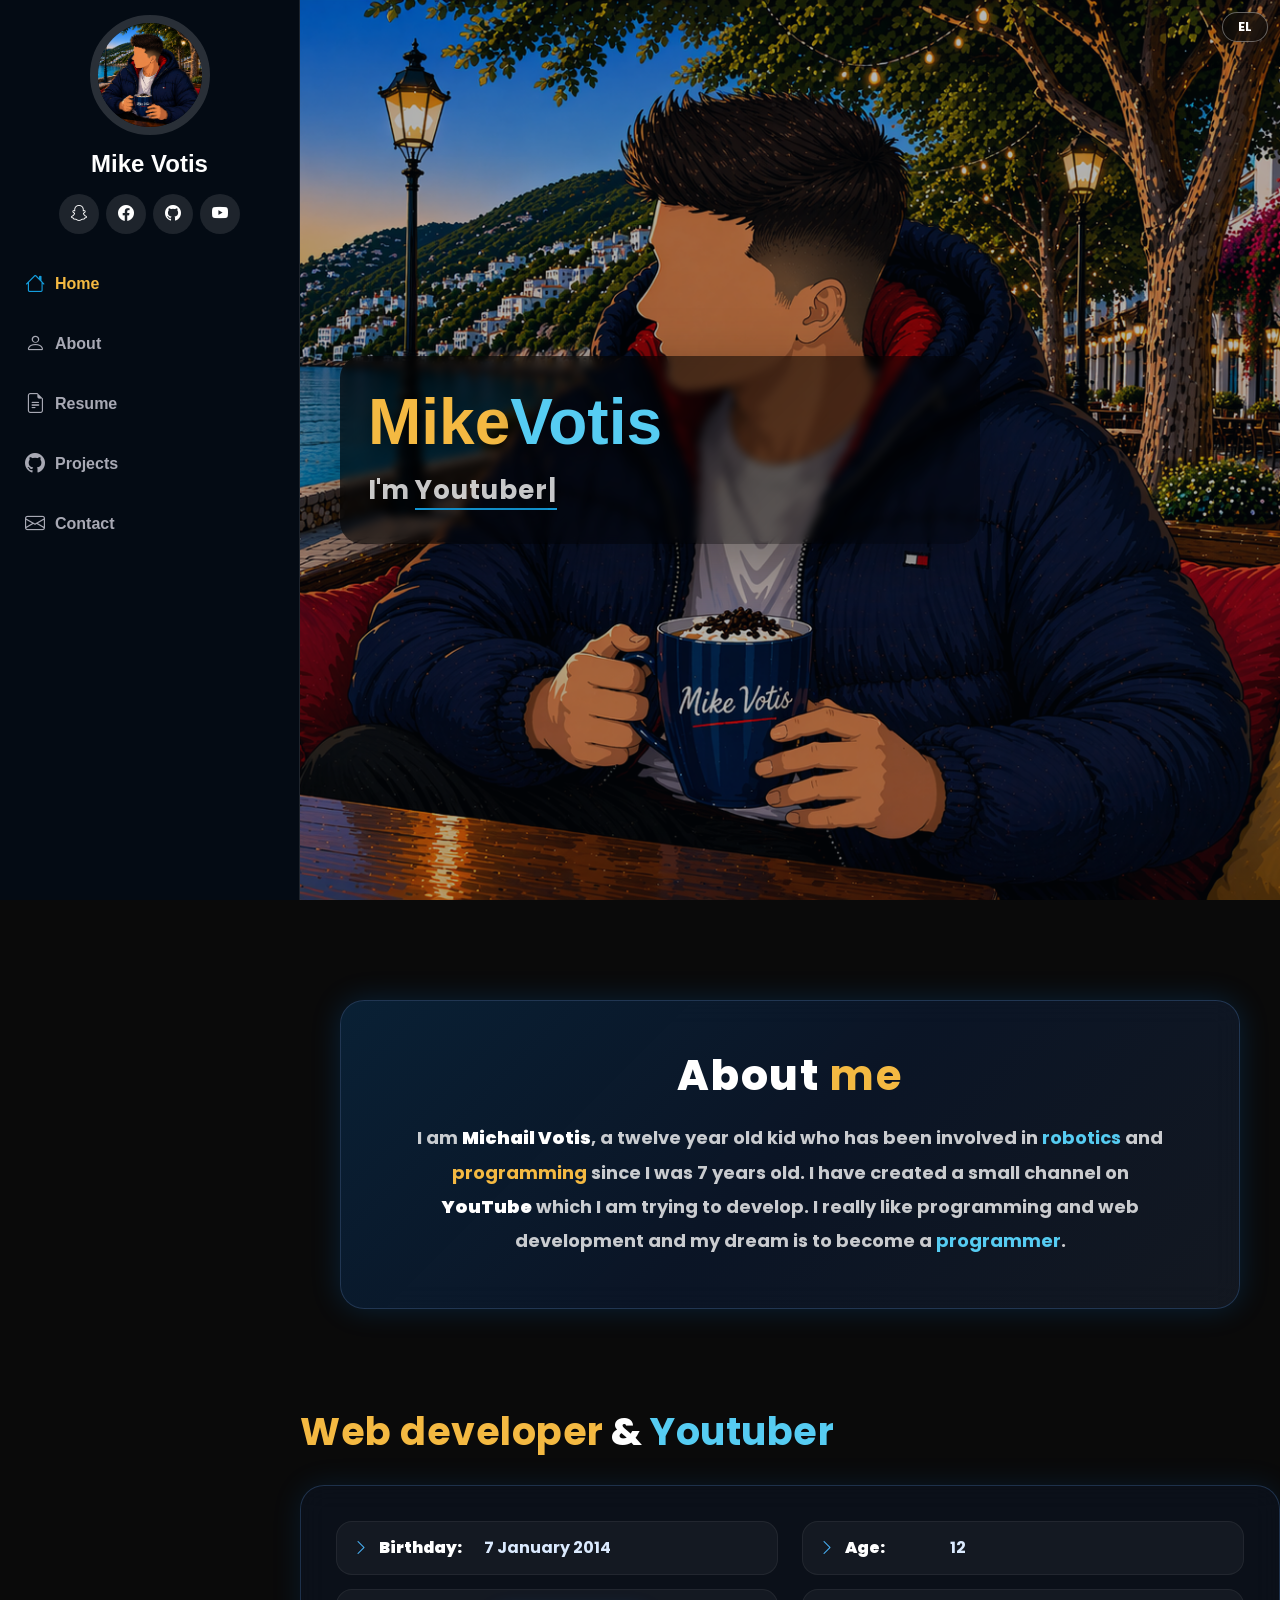
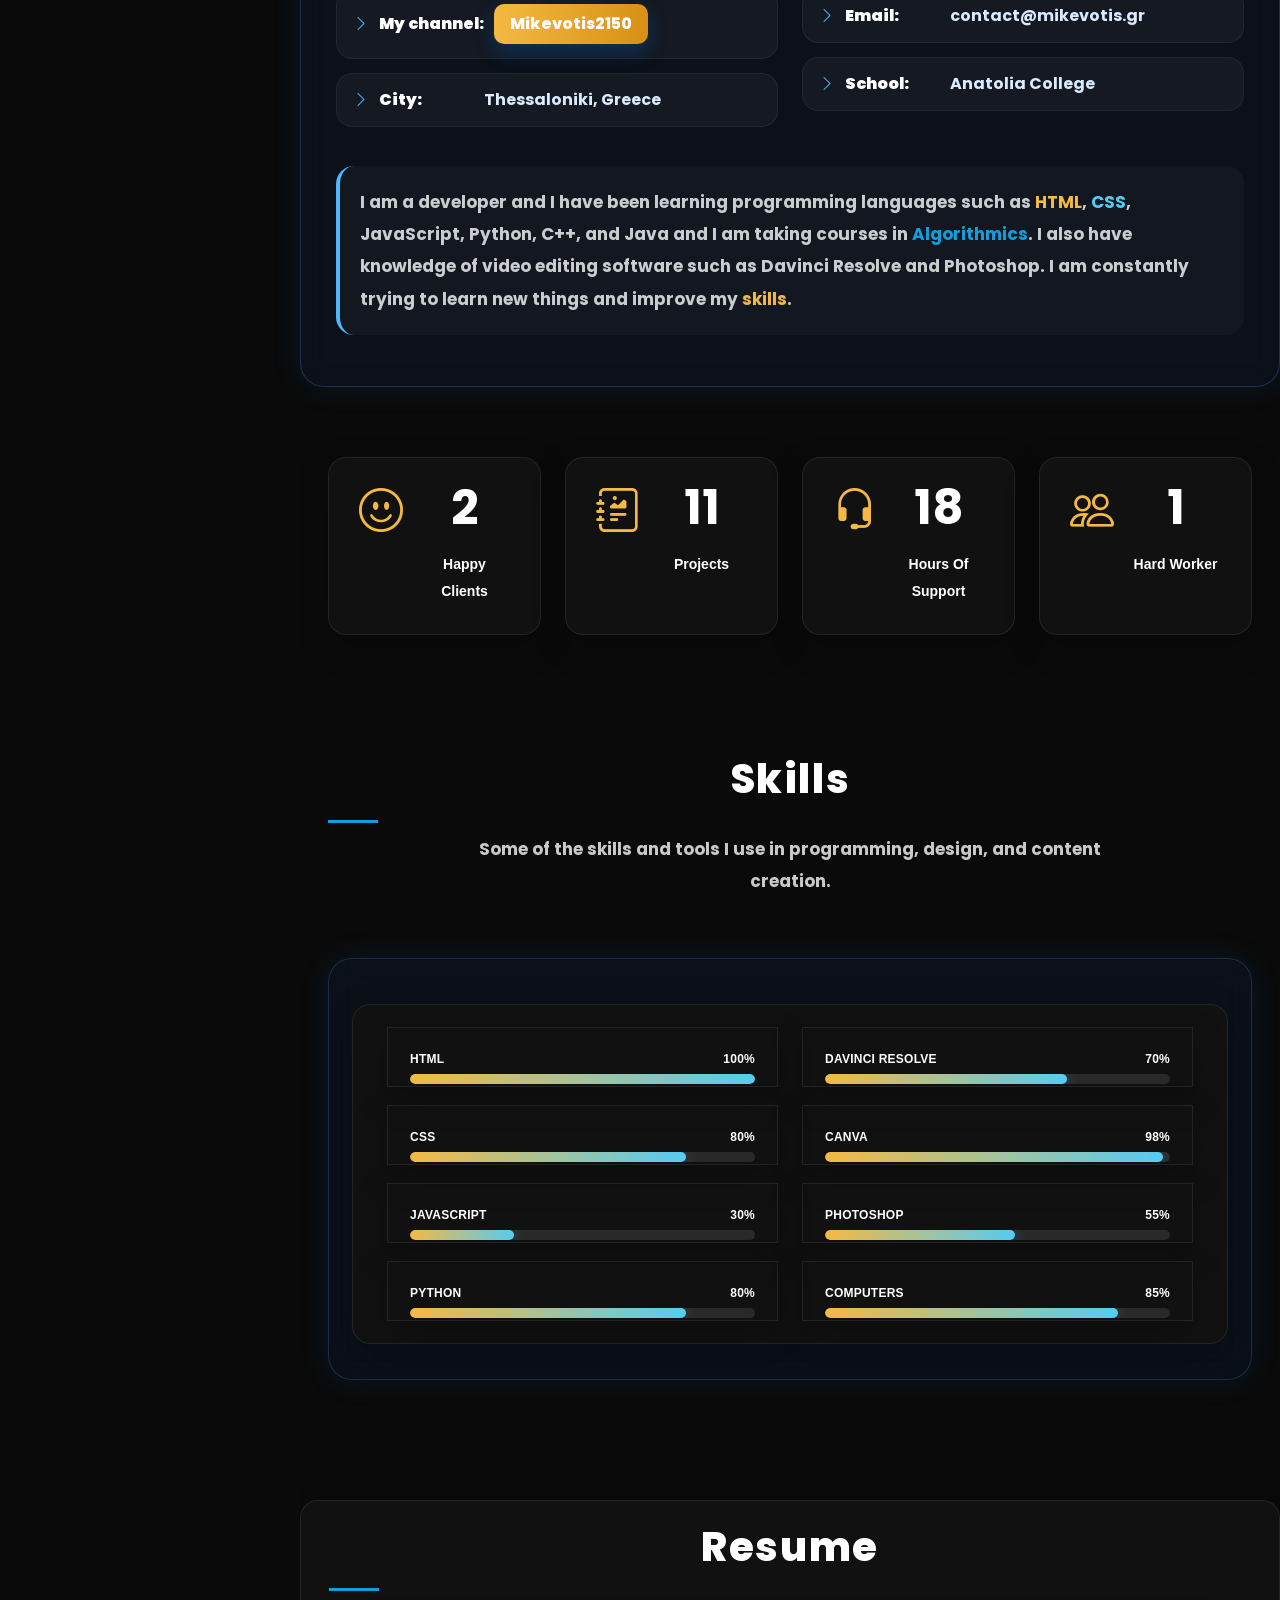
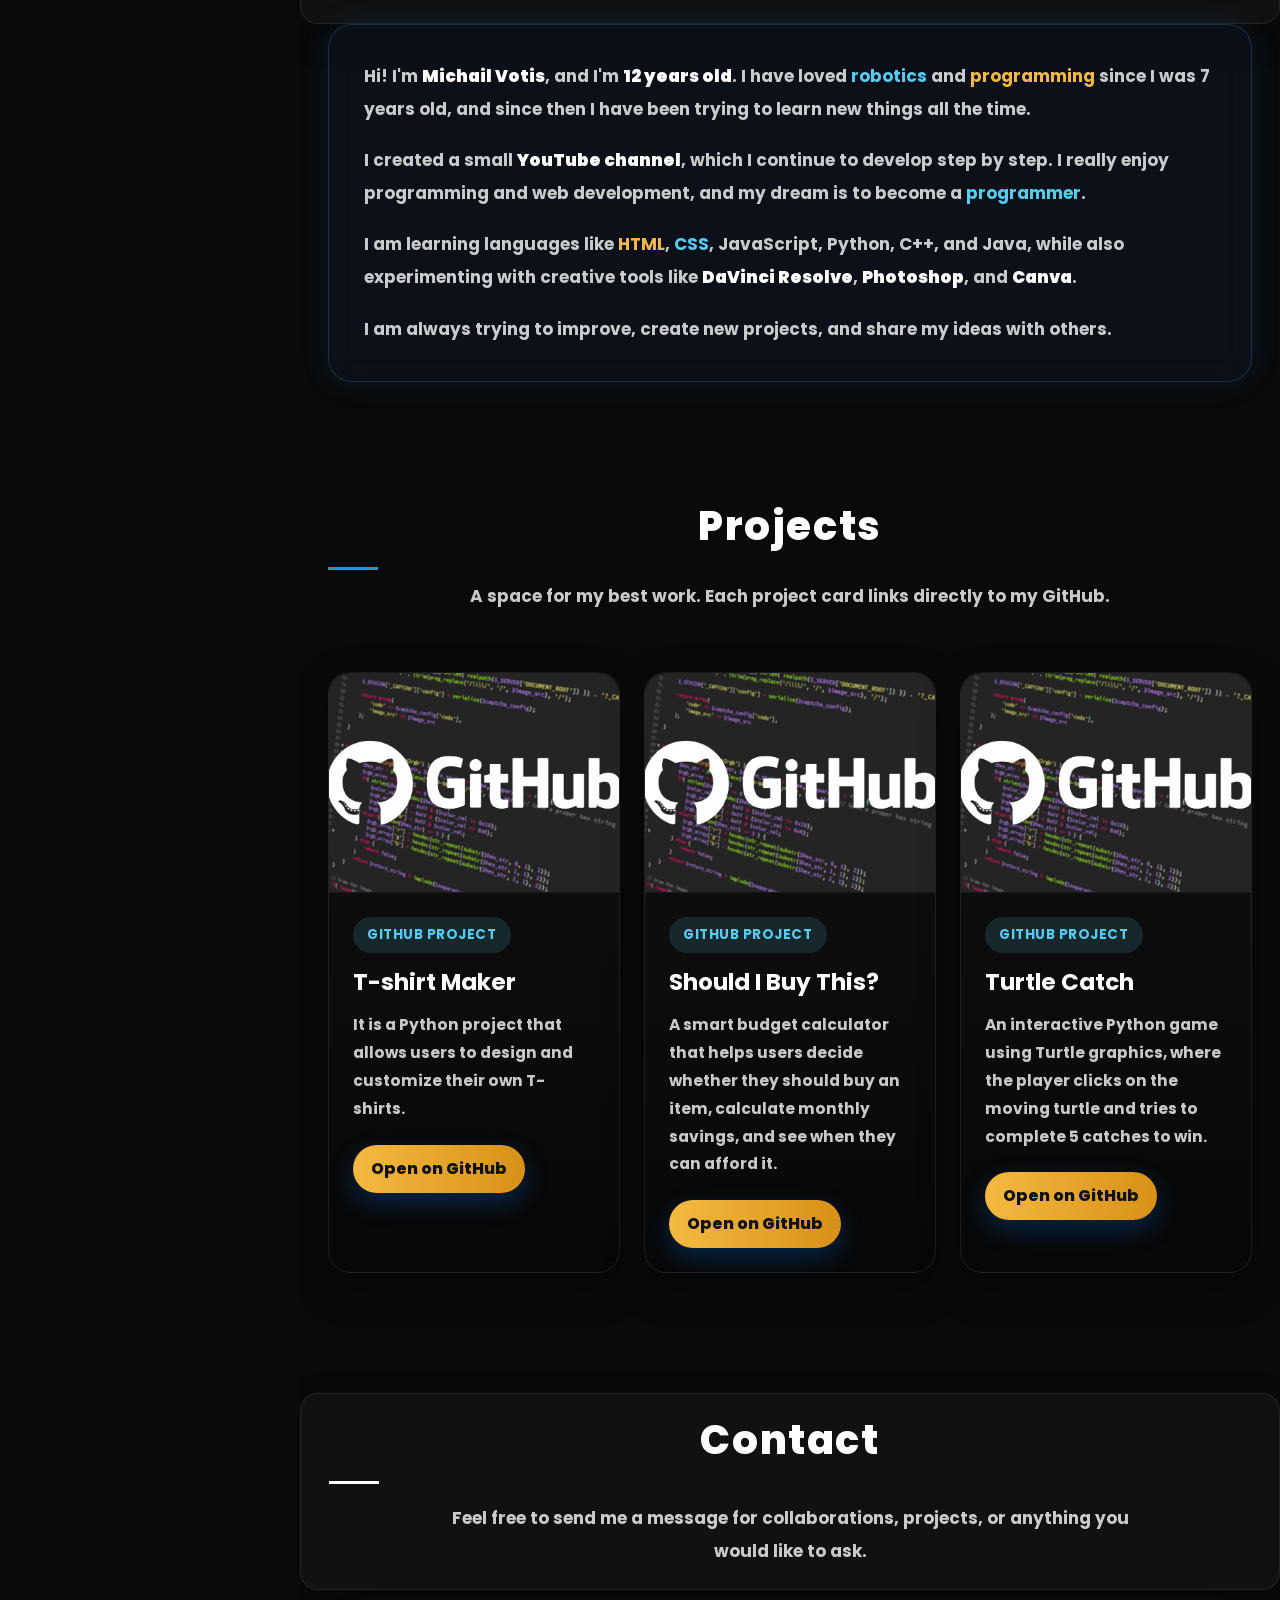
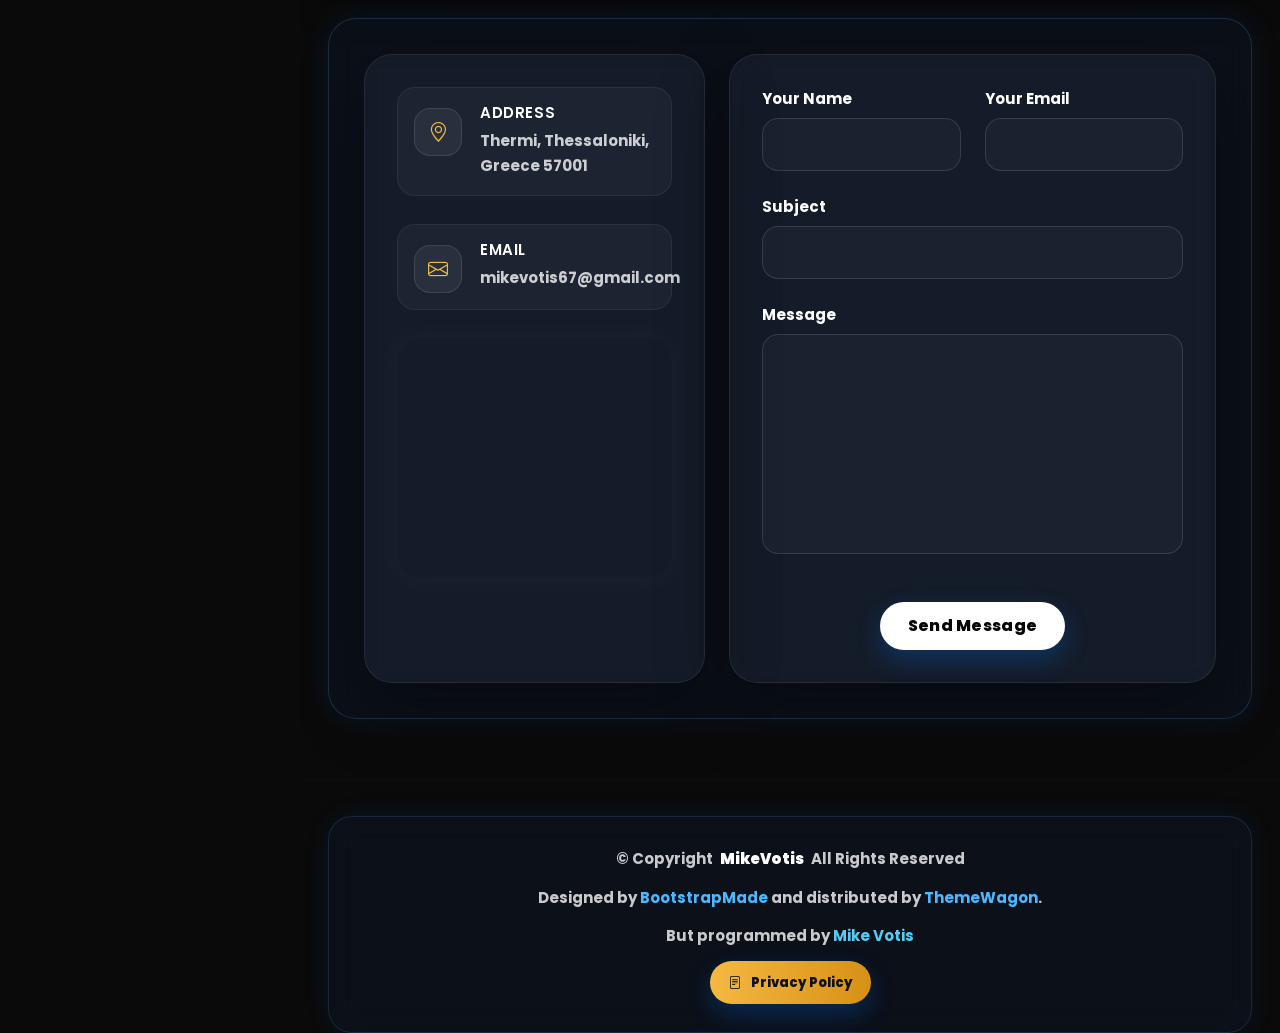
==== index.html @ bc402be2 "Update email address in index.html From mikevotis67@gmail.com -> contact@mikevotis.gr" ====
<!DOCTYPE html>
<html lang="en">

<head>
  <meta charset="utf-8">
  <meta content="width=device-width, initial-scale=1.0" name="viewport">
  <title> MikeVotis-iPortfolio</title>
  <meta content="" name="description">
  <meta content="" name="keywords">
  <script async src="https://pagead2.googlesyndication.com/pagead/js/adsbygoogle.js?client=ca-pub-4760871122355357"
     crossorigin="anonymous"></script>


  <!-- Favicons -->
  <link href="https://yt3.googleusercontent.com/pcLEsklGqMVzjUTTf-Sxmk4lj9FfudiAOTqlA7dYZjmjnIc-ecSGFSF37sD_Z9aXDMeWaXCjlQ=s160-c-k-c0x00ffffff-no-rj" rel="icon">
  <link href="assets/img/apple-touch-icon.png" rel="apple-touch-icon">

  <!-- Fonts -->
  <link href="https://fonts.googleapis.com" rel="preconnect">
  <link href="https://fonts.gstatic.com" rel="preconnect" crossorigin>
  <link href="https://fonts.googleapis.com/css2?family=Roboto:ital,wght@0,100;0,300;0,400;0,500;0,700;0,900;1,100;1,300;1,400;1,500;1,700;1,900&family=Poppins:ital,wght@0,100;0,200;0,300;0,400;0,500;0,600;0,700;0,800;0,900;1,100;1,200;1,300;1,400;1,500;1,600;1,700;1,800;1,900&display=swap" rel="stylesheet">

  <!-- Vendor CSS Files -->
  <link href="assets/vendor/bootstrap/css/bootstrap.min.css" rel="stylesheet">
  <link href="assets/vendor/bootstrap-icons/bootstrap-icons.css" rel="stylesheet">
  <link href="assets/vendor/aos/aos.css" rel="stylesheet">
  <link href="assets/vendor/glightbox/css/glightbox.min.css" rel="stylesheet">
  <link href="assets/vendor/swiper/swiper-bundle.min.css" rel="stylesheet">

  <!-- Google tag (gtag.js) -->
<script async src="https://www.googletagmanager.com/gtag/js?id=G-DJRYVD23MX"></script>
<script>
  window.dataLayer = window.dataLayer || [];
  function gtag(){dataLayer.push(arguments);}
  gtag('js', new Date());

  gtag('config', 'G-DJRYVD23MX');
</script>

  <!-- Main CSS File -->
  <link href="assets/css/main.css" rel="stylesheet">

  <style>
    :root {
      --accent-gold: #f4b942;
      --accent-blue: #56ccf2;
      --soft-black: #0a0a0a;
      --panel-black: #111111;
      --panel-border: rgba(255, 255, 255, 0.08);
      --text-soft: rgba(255, 255, 255, 0.78);
    }

    body.index-page,
    .section,
    .light-background,
    .footer {
      background: var(--soft-black) !important;
      color: #ffffff !important;
      font-family: "Poppins", sans-serif;
      font-weight: 700;
    }

    body.index-page {
      display: flex;
      flex-direction: column;
      min-height: 100dvh;
    }

    .main {
      flex: 1 0 auto;
    }

    p,
    li,
    span,
    a,
    label,
    input,
    textarea,
    button {
      font-weight: 700 !important;
    }

    p {
      color: var(--text-soft) !important;
      line-height: 1.9;
    }

    strong,
    h1,
    h2,
    h3,
    h4,
    h5,
    h6 {
      color: #ffffff !important;
    }

    .container,
    .container-fluid {
      padding-left: 28px !important;
      padding-right: 28px !important;
    }

    .section-title,
    #about .container,
    #resume .container,
    #contact .container,
    #skills .container,
    #stats .container {
      max-width: 1140px;
    }

    .section-title h2,
    #about h2,
    #resume h2,
    #contact h2,
    #skills h2 {
      color: #ffffff !important;
      letter-spacing: 0.04em;
    }

    .hero .container {
      background: linear-gradient(135deg, rgba(0, 0, 0, 0.72), rgba(0, 0, 0, 0.38));
      padding: 28px 32px;
      border-radius: 22px;
      max-width: 640px;
      margin-left: 40px;
      backdrop-filter: blur(4px);
      box-shadow: 0 18px 60px rgba(0, 0, 0, 0.34);
    }

    .hero h2,
    .hero p {
      text-shadow: 0 8px 24px rgba(0, 0, 0, 0.45);
    }

    .highlight-gold {
      color: var(--accent-gold) !important;
    }

    .highlight-blue {
      color: var(--accent-blue) !important;
    }

    .stats-item,
    .info-wrap,
    .contact-form,
    .progress,
    #about .row,
    #resume .section-title,
    #contact .section-title,
    #skills .skills-content {
      background: var(--panel-black);
      border: 1px solid var(--panel-border);
      border-radius: 18px;
      padding: 22px;
      box-shadow: 0 12px 34px rgba(0, 0, 0, 0.22);
    }

    #about .row,
    #skills .skills-content {
      margin-top: 10px;
    }

    #contact .section-title {
      margin-bottom: 28px;
    }

    #contact .section-title p {
      max-width: 680px;
      margin-top: 18px;
    }

    .progress {
      margin-bottom: 18px;
    }

    .progress:last-child {
      margin-bottom: 0;
    }

    .showcase-grid {
      row-gap: 28px;
    }

    .showcase-card {
      height: 100%;
      overflow: hidden;
      background: linear-gradient(180deg, rgba(17, 17, 17, 0.98), rgba(8, 8, 8, 0.98));
      border: 1px solid var(--panel-border);
      border-radius: 22px;
      box-shadow: 0 14px 40px rgba(0, 0, 0, 0.28);
      transition: transform 0.25s ease, border-color 0.25s ease, box-shadow 0.25s ease;
    }

    .showcase-card:hover {
      transform: translateY(-6px);
      border-color: rgba(244, 185, 66, 0.45);
      box-shadow: 0 18px 44px rgba(0, 0, 0, 0.34);
    }

    .showcase-image {
      width: 100%;
      aspect-ratio: 16 / 10;
      object-fit: cover;
      display: block;
      background: #050505;
      border-bottom: 1px solid rgba(255, 255, 255, 0.08);
    }

    .showcase-body {
      padding: 24px;
    }

    .showcase-tag {
      display: inline-flex;
      align-items: center;
      gap: 8px;
      padding: 8px 14px;
      margin-bottom: 16px;
      border-radius: 999px;
      background: rgba(86, 204, 242, 0.14);
      color: var(--accent-blue) !important;
      font-size: 0.84rem;
      letter-spacing: 0.04em;
      text-transform: uppercase;
    }

    .showcase-body h3 {
      margin-bottom: 14px;
      font-size: 1.45rem;
    }

    .showcase-links {
      display: flex;
      flex-wrap: wrap;
      gap: 12px;
      margin-top: 22px;
    }

    .showcase-button {
      display: inline-flex;
      align-items: center;
      justify-content: center;
      gap: 10px;
      padding: 12px 18px;
      border-radius: 999px;
      background: linear-gradient(90deg, var(--accent-gold), #d89016);
      color: #111111 !important;
      font-weight: 800 !important;
      text-decoration: none;
      transition: transform 0.2s ease, filter 0.2s ease;
    }

    .showcase-button.secondary {
      background: rgba(255, 255, 255, 0.08);
      color: #ffffff !important;
      border: 1px solid rgba(255, 255, 255, 0.12);
    }

    .showcase-button:hover {
      transform: translateY(-2px);
      filter: brightness(1.05);
    }

    .showcase-note {
      margin-top: 18px;
      color: rgba(255, 255, 255, 0.62) !important;
      font-size: 0.95rem;
    }

    .progress .progress-bar-wrap {
      background: rgba(255, 255, 255, 0.1);
    }

    .progress .progress-bar {
      background: linear-gradient(90deg, var(--accent-gold), var(--accent-blue));
    }

    .stats-item span,
    .stats-item p,
    .stats-item strong,
    .stats-item .purecounter,
    .progress .skill,
    .progress .skill span,
    .progress .skill .val,
    .progress .val {
      color: #ffffff !important;
    }

    .progress .skill {
      display: flex;
      justify-content: space-between;
      align-items: center;
      gap: 12px;
      margin-bottom: 10px;
      letter-spacing: 0.02em;
    }

    .info-item i,
    .stats-item i,
    .social-links a:hover,
    .navmenu a:hover,
    .navmenu .active {
      color: var(--accent-gold) !important;
    }

    .contact-form input,
    .contact-form textarea {
      background: #050505;
      border: 1px solid rgba(255, 255, 255, 0.12);
      color: #ffffff;
    }

    .contact-form button,
    #channel {
      background: linear-gradient(90deg, var(--accent-gold), #d89016);
      border: none;
      color: #111111;
      font-weight: 800 !important;
    }

    .contact-form button:hover,
    #channel:hover {
      filter: brightness(1.05);
    }

    .footer {
      margin: auto 0 0 !important;
      padding: 36px 0 0 !important;
    }

    .footer-box {
      margin-bottom: 0;
      text-align: center;
    }

    @media (min-width: 1200px) {
      .footer {
        margin: auto 0 0 300px !important;
      }
    }

    hr {
      border-color: rgba(255, 255, 255, 0.12);
    }

    @media (max-width: 768px) {
      .container,
      .container-fluid {
        padding-left: 20px !important;
        padding-right: 20px !important;
      }

      .hero .container {
        margin-left: 0;
        padding: 22px 20px;
      }
    }
  </style>

  <!-- =======================================================
  * Template Name: iPortfolio
  * Template URL: https://bootstrapmade.com/iportfolio-bootstrap-portfolio-websites-template/
  * Updated: Jun 29 2024 with Bootstrap v5.3.3
  * Author: BootstrapMade.com
  * License: https://bootstrapmade.com/license/
  ======================================================== -->
</head>

<body class="index-page">

  

  <!-- Site language toggle (top-right) -->
  <button id="site-lang-toggle" class="site-lang-toggle" type="button" aria-label="Switch language to Greek">EL</button>

  <!-- Contrast helper: when user scrolls away from the hero, add .alt to make the button visible on light backgrounds -->
  <style>
    /* applied when hero is not visible - gives a light background and dark text */
    #site-lang-toggle.alt{
      background: rgba(255,255,255,0.96) !important;
      color: #111 !important;
      border-color: rgba(0,0,0,0.12) !important;
      box-shadow: 0 2px 6px rgba(0,0,0,0.08);
    }
  </style>

  <header id="header" class="header dark-background d-flex flex-column">
    <i class="header-toggle d-xl-none bi bi-list"></i>

    <div class="profile-img">
      <img src="assets/img/hero-bg-mike.png?v=20260419-2" alt="Mike Votis profile image" class="img-fluid rounded-circle">
    </div>

    <a href="index.html" class="logo d-flex align-items-center justify-content-center">
      <!-- Uncomment the line below if you also wish to use an image logo -->
      <!-- <img src="assets/img/logo.png" alt=""> -->
      <h1 class="sitename">Mike Votis</h1>
      
    </a>

    <div class="social-links text-center">
      <a href="https://www.snapchat.com/@mikevotis" target="_blank" class="snapchat"><i class="bi bi-snapchat"></i></a>
      <a href="https://www.facebook.com/MikeVotis2150"target="_blank" class="facebook"><i class="bi bi-facebook"></i></a>
      <a href="https://github.com/MikeVotis-dev" target="_blank" class="github"><i class="bi bi-github"></i></a>
      <a href="https://www.youtube.com/@mikevotis" target="_blank" class="google-plus"><i class="bi bi-youtube"></i></a>
      
    </div>

    <nav id="navmenu" class="navmenu">
      <ul>
        <li><a href="#hero" class="active"><i class="bi bi-house navicon"></i>Home</a></li>
        <li><a href="#about"><i class="bi bi-person navicon"></i> About</a></li>
        <li><a href="#resume"><i class="bi bi-file-earmark-text navicon"></i> Resume</a></li>
        <li><a href="#projects"><i class="bi bi-github navicon"></i> Projects</a></li>
        <!-- <li><a href="#certifications"><i class="bi bi-patch-check navicon"></i> Certifications</a></li> -->
        
         
        </li>
        <li><a href="#contact"><i class="bi bi-envelope navicon"></i> Contact</a></li>
      </ul>
    </nav>

  </header>

  <main class="main">

    <!-- Hero Section -->
    <section id="hero" class="hero section dark-background">
      <img src="assets/img/hero-bg-mike.png?v=20260419-2" alt="Mike Votis hero background" data-aos="fade-in" class="">

      <div class="container" data-aos="fade-up" data-aos-delay="100">
        <h2><span class="highlight-gold">Mike</span><span class="highlight-blue">Votis</span></h2>
        <p>I'm <span class="typed" data-typed-items="Youtuber,Developer,Designer, Editor ">Designer</span></p>
      </div>
    </section><!-- /Hero Section -->

<!-- About Section -->
<section id="about" class="about section">
  <div class="about-header-box" data-aos="fade-up" data-aos-delay="100">
    <h2>About <span class="highlight-gold">me</span></h2>
    <p>
      I am <strong>Michail Votis</strong>, a twelve year old kid who has been involved in
      <span class="highlight-blue">robotics</span> and
      <span class="highlight-gold">programming</span> since I was 7 years old.
      I have created a small channel on <strong>YouTube</strong> which I am trying to develop.
      I really like programming and web development and my dream is to become a
      <span class="highlight-blue">programmer</span>.
    </p>
  </div>
</section>
        
         
          
<h2 class="about-subtitle">
  <span class="highlight-gold">Web developer</span> &amp;
  <span class="highlight-blue">Youtuber</span>
</h2>

<div class="about-info-box">
  <div class="row gy-4">
    <div class="col-lg-6">
      <ul class="about-info-list">
        <li>
          <i class="bi bi-chevron-right"></i>
          <strong>Birthday:</strong>
          <span>7 January 2014</span>
        </li>

        <li>
          <i class="bi bi-chevron-right"></i>
          <strong>My channel:</strong>
          <a href="https://www.youtube.com/@mikevotis" target="_blank" id="channel" class="channel-btn">
            Mikevotis2150
          </a>
        </li>

        <li>
          <i class="bi bi-chevron-right"></i>
          <strong>City:</strong>
          <span>Thessaloniki, Greece</span>
        </li>
      </ul>
    </div>

    <div class="col-lg-6">
      <ul class="about-info-list">
        <li>
          <i class="bi bi-chevron-right"></i>
          <strong>Age:</strong>
          <span>12</span>
        </li>

        <li>
          <i class="bi bi-chevron-right"></i>
          <strong>Email:</strong>
          <span>contact@mikevotis.gr</span>
        </li>

        <li>
          <i class="bi bi-chevron-right"></i>
          <strong>School:</strong>
          <span>Anatolia College</span>
        </li>
      </ul>
    </div>
  </div>

  <p class="about-description">
    I am a developer and I have been learning programming languages such as
    <span class="highlight-gold">HTML</span>,
    <span class="highlight-blue">CSS</span>,
    JavaScript, Python, C++, and Java and I am taking courses in <a href="https://greece.alg.academy/" target="_blank" >Algorithmics</a>.
    I also have knowledge of video editing software such as Davinci Resolve and Photoshop.
    I am constantly trying to learn new things and improve my
    <span class="highlight-gold">skills</span>.
  </p>
</div>

<!-- Stats Section -->
<section id="stats" class="stats section">
  <div class="container" data-aos="fade-up" data-aos-delay="100">
    <div class="row gy-4">

      <div class="col-lg-3 col-md-6">
        <div class="stats-item">
          <i class="bi bi-emoji-smile"></i>
          <span data-purecounter-start="0" data-purecounter-end="2" data-purecounter-duration="1" class="purecounter"></span>
          <p><strong>Happy Clients</strong></p>
        </div>
      </div>

      <div class="col-lg-3 col-md-6">
        <div class="stats-item">
          <i class="bi bi-journal-richtext"></i>
          <span data-purecounter-start="0" data-purecounter-end="12" data-purecounter-duration="1" class="purecounter"></span>
          <p><strong>Projects</strong></p>
        </div>
      </div>

      <div class="col-lg-3 col-md-6">
        <div class="stats-item">
          <i class="bi bi-headset"></i>
          <span data-purecounter-start="0" data-purecounter-end="20" data-purecounter-duration="1" class="purecounter"></span>
          <p><strong>Hours Of Support</strong></p>
        </div>
      </div>

      <div class="col-lg-3 col-md-6">
        <div class="stats-item">
          <i class="bi bi-people"></i>
          <span data-purecounter-start="0" data-purecounter-end="1" data-purecounter-duration="1" class="purecounter"></span>
          <p><strong>Hard Worker</strong></p>
        </div>
      </div>

    </div>
  </div>
</section>

<!-- Skills Section -->
<section id="skills" class="skills section">

  <div class="container section-title" data-aos="fade-up">
    <h2>Skills</h2>
    <p class="section-subtext">Some of the skills and tools I use in programming, design, and content creation.</p>
  </div>

  <div class="container" data-aos="fade-up" data-aos-delay="100">
    <div class="skills-box">
      <div class="row skills-content skills-animation">

        <div class="col-lg-6">

          <div class="progress skill-card">
            <span class="skill"><span>HTML</span> <i class="val">100%</i></span>
            <div class="progress-bar-wrap">
              <div class="progress-bar" role="progressbar" aria-valuenow="100" aria-valuemin="0" aria-valuemax="100"></div>
            </div>
          </div>

          <div class="progress skill-card">
            <span class="skill"><span>CSS</span> <i class="val">80%</i></span>
            <div class="progress-bar-wrap">
              <div class="progress-bar" role="progressbar" aria-valuenow="80" aria-valuemin="0" aria-valuemax="100"></div>
            </div>
          </div>

          <div class="progress skill-card">
            <span class="skill"><span>JavaScript</span> <i class="val">30%</i></span>
            <div class="progress-bar-wrap">
              <div class="progress-bar" role="progressbar" aria-valuenow="30" aria-valuemin="0" aria-valuemax="100"></div>
            </div>
          </div>

          <div class="progress skill-card">
            <span class="skill"><span>Python</span> <i class="val">80%</i></span>
            <div class="progress-bar-wrap">
              <div class="progress-bar" role="progressbar" aria-valuenow="80" aria-valuemin="0" aria-valuemax="100"></div>
            </div>
          </div>

        </div>

        <div class="col-lg-6">

          <div class="progress skill-card">
            <span class="skill"><span>DaVinci Resolve</span> <i class="val">70%</i></span>
            <div class="progress-bar-wrap">
              <div class="progress-bar" role="progressbar" aria-valuenow="70" aria-valuemin="0" aria-valuemax="100"></div>
            </div>
          </div>

          <div class="progress skill-card">
            <span class="skill"><span>Canva</span> <i class="val">98%</i></span>
            <div class="progress-bar-wrap">
              <div class="progress-bar" role="progressbar" aria-valuenow="98" aria-valuemin="0" aria-valuemax="100"></div>
            </div>
          </div>

          <div class="progress skill-card">
            <span class="skill"><span>Photoshop</span> <i class="val">55%</i></span>
            <div class="progress-bar-wrap">
              <div class="progress-bar" role="progressbar" aria-valuenow="55" aria-valuemin="0" aria-valuemax="100"></div>
            </div>
          </div>

          <div class="progress skill-card">
            <span class="skill"><span>Computers</span> <i class="val">85%</i></span>
            <div class="progress-bar-wrap">
              <div class="progress-bar" role="progressbar" aria-valuenow="85" aria-valuemin="0" aria-valuemax="100"></div>
            </div>
          </div>

        </div>

      </div>
    </div>
  </div>

</section><!-- /Skills Section -->


<!-- Resume Section -->
<section id="resume" class="resume section">

  <div class="container section-title" data-aos="fade-up">
    <h2>Resume</h2>
  </div>

  <div class="container" data-aos="fade-up" data-aos-delay="100">
    <div class="resume-box">
      <p>
        Hi! I'm <strong>Michail Votis</strong>, and I'm <strong>12 years old</strong>.
        I have loved <span class="highlight-blue">robotics</span> and
        <span class="highlight-gold">programming</span> since I was 7 years old,
        and since then I have been trying to learn new things all the time.
      </p>

      <p>
        I created a small <strong>YouTube channel</strong>, which I continue to develop step by step.
        I really enjoy programming and web development, and my dream is to become a
        <span class="highlight-blue">programmer</span>.
      </p>

      <p>
        I am learning languages like <span class="highlight-gold">HTML</span>,
        <span class="highlight-blue">CSS</span>, JavaScript, Python, C++, and Java,
        while also experimenting with creative tools like <strong>DaVinci Resolve</strong>,
        <strong>Photoshop</strong>, and <strong>Canva</strong>.
      </p>

      <p>
        I am always trying to improve, create new projects, and share my ideas with others. 🚀
      </p>
    </div>
  </div>

</section><!-- /Resume Section -->


<!-- Projects Section -->
<section id="projects" class="projects section">

  <div class="container section-title" data-aos="fade-up">
    <h2>Projects</h2>
    <p class="section-subtext">A space for my best work. Each project card links directly to my GitHub.</p>
  </div>

  <div class="container" data-aos="fade-up" data-aos-delay="100">
    <div class="row showcase-grid gy-4">

      <div class="col-lg-4 col-md-6">
        <article class="showcase-card">
          <img src="assets/img/github-cover.jpeg" alt="T-shirt Maker project preview" class="showcase-image">
          <div class="showcase-body">
            <span class="showcase-tag">GitHub Project</span>
            <h3>T-shirt Maker</h3>
            <p>It is a Python project that allows users to design and customize their own T-shirts.</p>
            <div class="showcase-links">
              <a href="https://github.com/MikeVotis-dev/Mike-Votis-projects/blob/main/Tshirt_maker.py" target="_blank" rel="noopener noreferrer" class="showcase-button">Open on GitHub</a>
            </div>
          </div>
        </article>
      </div>

      <div class="col-lg-4 col-md-6">
        <article class="showcase-card">
          <img src="assets/img/github-cover.jpeg" alt="Should I Buy This project preview" class="showcase-image">
          <div class="showcase-body">
            <span class="showcase-tag">GitHub Project</span>
            <h3>Should I Buy This?</h3>
            <p>
              A smart budget calculator that helps users decide whether they should buy an item,
              calculate monthly savings, and see when they can afford it.
            </p>
            <div class="showcase-links">
              <a href="https://github.com/MikeVotis-dev/Mike-Votis-projects/blob/main/Should_I_buy_this.py" target="_blank" rel="noopener noreferrer" class="showcase-button">Open on GitHub</a>
            </div>
          </div>
        </article>
      </div>

      <div class="col-lg-4 col-md-6">
        <article class="showcase-card">
          <img src="assets/img/github-cover.jpeg" alt="Turtle Catch project preview" class="showcase-image">
          <div class="showcase-body">
            <span class="showcase-tag">GitHub Project</span>
            <h3>Turtle Catch</h3>
            <p>
              An interactive Python game using Turtle graphics, where the player clicks on the
              moving turtle and tries to complete 5 catches to win.
            </p>
            <div class="showcase-links">
              <a href="https://github.com/MikeVotis-dev/Mike-Votis-projects/blob/main/turtle.catch.py" target="_blank" rel="noopener noreferrer" class="showcase-button">Open on GitHub</a>
            </div>
          </div>
        </article>
      </div>

    </div>
  </div>

</section><!-- /Projects Section -->

<!-- Contact Section -->
<section id="contact" class="contact section">

  <div class="container section-title" data-aos="fade-up">
    <h2>Contact</h2>
    <p class="section-subtext">
      Feel free to send me a message for collaborations, projects, or anything you would like to ask.
    </p>
  </div>

  <div class="container" data-aos="fade-up" data-aos-delay="100">
    <div class="contact-box">
      <div class="row gy-4">

        <div class="col-lg-5">
          <div class="info-wrap">
            <div class="info-item d-flex" data-aos="fade-up" data-aos-delay="200">
              <i class="bi bi-geo-alt flex-shrink-0"></i>
              <div>
                <h3>Address</h3>
                <p>Thermi, Thessaloniki, Greece 57001</p>
              </div>
            </div>

            <div class="info-item d-flex" data-aos="fade-up" data-aos-delay="400">
              <i class="bi bi-envelope flex-shrink-0"></i>
              <div>
                <h3>Email</h3>
                <p>mikevotis67@gmail.com</p>
              </div>
            </div>

            <iframe
              class="contact-map"
              src="https://www.google.com/maps/embed?pb=!1m18!1m12!1m3!1d7210.620191760796!2d23.014745797206626!3d40.54838593409542!2m3!1f0!2f0!3f0!3m2!1i1024!2i768!4f13.1!3m3!1m2!1s0x14a8408c487efed9%3A0xdbfbf12ac3e13c21!2s57001%20Thermi%2C%20Greece!5e0!3m2!1sen!2sus!4v1631234567890"
              style="border:0; width:100%; height:240px; display:block;"
              allowfullscreen=""
              loading="lazy"
              referrerpolicy="no-referrer-when-downgrade">
            </iframe>
          </div>
        </div>

        <div class="col-lg-7">
          <form action="https://formspree.io/f/xgvlzzee" method="POST" class="contact-form" data-aos="fade-up" data-aos-delay="200">
            <div class="row gy-4">

              <div class="col-md-6">
                <label for="name-field" class="pb-2">Your Name</label>
                <input type="text" name="name" id="name-field" class="form-control" required>
              </div>

              <div class="col-md-6">
                <label for="email-field" class="pb-2">Your Email</label>
                <input type="email" class="form-control" name="email" id="email-field" required>
              </div>

              <div class="col-md-12">
                <label for="subject-field" class="pb-2">Subject</label>
                <input type="text" class="form-control" name="subject" id="subject-field" required>
              </div>

              <div class="col-md-12">
                <label for="message-field" class="pb-2">Message</label>
                <textarea class="form-control" name="message" rows="8" id="message-field" required></textarea>
              </div>

              <div class="col-md-12">
                <div class="loading">Loading</div>
                <div class="error-message"></div>
                <div class="sent-message">Your message has been sent. Thank you!</div>
              </div>

              <div class="col-md-12 text-center">
                <input type="hidden" name="_replyto" id="_replyto-field">
                <button type="submit" class="contact-btn">Send Message</button>
              </div>

            </div>
          </form>
        </div>

      </div>
    </div>
  </div>

</section><!-- /Contact Section -->

</main>

<footer id="footer" class="footer">
  <div class="container">
    <div class="footer-box">
      <div class="copyright text-center">
        <p>&copy; <span>Copyright</span> <strong class="px-1 sitename">MikeVotis</strong> <span>All Rights Reserved</span></p>
      </div>

      <div class="credits text-center">
        <p>Designed by <a href="https://bootstrapmade.com/" target="_blank">BootstrapMade</a> and distributed by <a href="https://themewagon.com" target="_blank">ThemeWagon</a>.</p>
        <p class="footer-made">But programmed by <span class="highlight-blue">Mike Votis</span> </p>
        <a href="privacy-policy.html" class="showcase-button">
  <i class="bi bi-file-text"></i>
  Privacy Policy
</a>
        
      </div>
    </div>
  </div>
</footer>


<a href="#" id="scroll-top" class="scroll-top d-flex align-items-center justify-content-center">
  <i class="bi bi-arrow-up-short"></i>
</a>

<div id="preloader"></div>

<script src="assets/vendor/bootstrap/js/bootstrap.bundle.min.js"></script>
<script src="assets/vendor/php-email-form/validate.js"></script>
<script src="assets/vendor/aos/aos.js"></script>
<script src="assets/vendor/typed.js/typed.umd.js"></script>
<script src="assets/vendor/purecounter/purecounter_vanilla.js"></script>
<script src="assets/vendor/waypoints/noframework.waypoints.js"></script>
<script src="assets/vendor/glightbox/js/glightbox.min.js"></script>
<script src="assets/vendor/imagesloaded/imagesloaded.pkgd.min.js"></script>
<script src="assets/vendor/isotope-layout/isotope.pkgd.min.js"></script>
<script src="assets/vendor/swiper/swiper-bundle.min.js"></script>
  <!-- Main JS File -->
  <script src="assets/js/main.js"></script>

</body>

</html>
---- assets/css/main.css ----
/**
* Template Name: iPortfolio
* Template URL: https://bootstrapmade.com/iportfolio-bootstrap-portfolio-websites-template/
* Updated: Jun 29 2024 with Bootstrap v5.3.3
* Author: BootstrapMade.com
* License: https://bootstrapmade.com/license/
*/

/*--------------------------------------------------------------
# Font & Color Variables
# Help: https://bootstrapmade.com/color-system/
--------------------------------------------------------------*/
/* Fonts */
:root {
  --default-font: "Raleway",  system-ui, -apple-system, "Segoe UI", "Helvetica Neue", Arial, sans-serif;
  --heading-font: "Raleway",  sans-serif;
  --nav-font: "Raleway",  sans-serif;
}

/* Global Colors - The following color variables are used throughout the website. Updating them here will change the color scheme of the entire website */
:root { 
  --background-color: #ffffff; /* Background color for the entire website, including individual sections */
  --default-color: #272829; /* Default color used for the majority of the text content across the entire website */
  --heading-color: #050d18; /* Color for headings, subheadings and title throughout the website */
  --accent-color: #149ddd; /* Accent color that represents your brand on the website. It's used for buttons, links, and other elements that need to stand out */
  --surface-color: #ffffff; /* The surface color is used as a background of boxed elements within sections, such as cards, icon boxes, or other elements that require a visual separation from the global background. */
  --contrast-color: #ffffff; /* Contrast color for text, ensuring readability against backgrounds of accent, heading, or default colors. */
}

/* Nav Menu Colors - The following color variables are used specifically for the navigation menu. They are separate from the global colors to allow for more customization options */
:root {
  --nav-color: #a8a9b4;  /* The default color of the main navmenu links */
  --nav-hover-color: #ffffff; /* Applied to main navmenu links when they are hovered over or active */
  --nav-mobile-background-color: #040b14; /* Used as the background color for mobile navigation menu */
  --nav-dropdown-background-color: #040b14; /* Used as the background color for dropdown items that appear when hovering over primary navigation items */
  --nav-dropdown-color: #a8a9b4; /* Used for navigation links of the dropdown items in the navigation menu. */
  --nav-dropdown-hover-color: #ffffff; /* Similar to --nav-hover-color, this color is applied to dropdown navigation links when they are hovered over. */
}

/* Color Presets - These classes override global colors when applied to any section or element, providing reuse of the sam color scheme. */

.light-background {
  --background-color: #f4fafd;
  --surface-color: #ffffff;
}

.dark-background {
  --background-color: #040b14;
  --default-color: #ffffff;
  --heading-color: #ffffff;
  --surface-color: #151f2b;
  --contrast-color: #ffffff;
}

/* Smooth scroll */
:root {
  scroll-behavior: smooth;
}

/*--------------------------------------------------------------
# General Styling & Shared Classes
--------------------------------------------------------------*/
body {
  color: var(--default-color);
  background-color: var(--background-color);
  font-family: var(--default-font);
}

a {
  color: var(--accent-color);
  text-decoration: none;
  transition: 0.3s;
}

a:hover {
  color: color-mix(in srgb, var(--accent-color), transparent 25%);
  text-decoration: none;
}

h1,
h2,
h3,
h4,
h5,
h6 {
  color: var(--heading-color);
  font-family: var(--heading-font);
}

/* PHP Email Form Messages
------------------------------*/
.php-email-form .error-message,
.contact-form .error-message {
  display: none;
  background: #df1529;
  color: #ffffff;
  text-align: left;
  padding: 15px;
  margin-bottom: 24px;
  font-weight: 600;
}


.php-email-form .sent-message,
.contact-form .sent-message {
  display: none;
  color: #ffffff;
  background: #059652;
  text-align: center;
  padding: 15px;
  margin-bottom: 24px;
  font-weight: 600;
}

.php-email-form .loading,
.contact-form .loading {
  display: none;
  background: var(--surface-color);
  text-align: center;
  padding: 15px;
  margin-bottom: 24px;
}

.php-email-form .loading:before,
.contact-form .loading:before {
  content: "";
  display: inline-block;
  border-radius: 50%;
  width: 24px;
  height: 24px;
  margin: 0 10px -6px 0;
  border: 3px solid var(--accent-color);
  border-top-color: var(--surface-color);
  animation: php-email-form-loading 1s linear infinite;
}

@keyframes php-email-form-loading {
  0% {
    transform: rotate(0deg);
  }

  100% {
    transform: rotate(360deg);
  }
}

/*--------------------------------------------------------------
# Global Header
--------------------------------------------------------------*/
.site-lang-toggle {
  position: fixed;
  top: 12px;
  right: 12px;
  z-index: 99999;
  min-width: 46px;
}

#site-lang-toggle {
  background: rgba(10, 10, 10, 0.58);
  border: 1px solid rgba(255, 255, 255, 0.35);
  color: #ffffff;
  padding: 8px 12px;
  border-radius: 999px;
  font-size: 0.78rem;
  font-weight: 800;
  line-height: 1;
  box-shadow: 0 10px 24px rgba(0, 0, 0, 0.22);
  backdrop-filter: blur(10px);
  -webkit-backdrop-filter: blur(10px);
  transition: background-color 0.2s ease, border-color 0.2s ease, color 0.2s ease, transform 0.2s ease;
}

#site-lang-toggle:hover {
  background: #ffffff;
  border-color: #ffffff;
  color: #111111;
  transform: translateY(-1px);
}
.header {
  color: var(--default-color);
  background-color: var(--background-color);
  position: fixed;
  top: 0;
  left: 0;
  bottom: 0;
  padding: 0 15px;
  width: 300px;
  transition: all ease-in-out 0.3s;
  overflow-y: auto;
  z-index: 997;
  border-right: 1px solid color-mix(in srgb, var(--default-color), transparent 90%);
}

.header .profile-img img {
  margin: 15px auto;
  display: block;
  width: 120px;
  height: 120px;
  object-fit: cover;
  object-position: 50% 32%;
  border-radius: 50%;
  overflow: hidden;
  border: 8px solid color-mix(in srgb, var(--default-color), transparent 85%);
}

.header .logo {
  line-height: 1;
  margin-bottom: 15px;
}

.header .logo img {
  max-height: 32px;
  margin-right: 8px;
}

.header .logo h1 {
  font-size: 24px;
  margin: 0;
  font-weight: 700;
  color: var(--heading-color);
}

.header .social-links {
  margin: 0 0 20px 0;
}

.header .social-links a {
  font-size: 16px;
  display: inline-flex;
  align-items: center;
  justify-content: center;
  background: color-mix(in srgb, var(--default-color), transparent 90%);
  color: var(--default-color);
  margin: 0 2px;
  border-radius: 50%;
  text-align: center;
  width: 40px;
  height: 40px;
  transition: 0.3s;
}

.header .social-links a:hover {
  color: var(--contrast-color);
  background: var(--accent-color);
}

@media (min-width: 1200px) {

  .header~main,
  .header~#footer {
    margin-left: 300px;
  }
}

@media (max-width: 1199px) {
  .header {
    left: -100%;
  }
}

.header.header-show {
  left: 0;
}

.header .header-toggle {
  color: var(--contrast-color);
  background-color: var(--accent-color);
  font-size: 22px;
  display: flex;
  align-items: center;
  justify-content: center;
  width: 40px;
  height: 40px;
  border-radius: 50%;
  cursor: pointer;
  position: fixed;
  /* default: flush to the far left edge */
  top: 15px;
  left: 0;
  right: auto;
  /* smooth move between sides */
  transition: left 0.25s ease, right 0.25s ease, transform 0.25s ease, background-color 0.3s;
  z-index: 9999;

/* helper classes to explicitly place the toggle on either side */
.header .header-toggle.to-right {
  left: auto;
  right: 15px;
}

.header .header-toggle.to-left {
  left: 15px;
  right: auto;
}
  transition: background-color 0.3s;
}

.header .header-toggle:hover {
  color: var(--contrast-color);
  background-color: color-mix(in srgb, var(--accent-color) 90%, white 15%);
}

/*--------------------------------------------------------------
# Navigation Menu
--------------------------------------------------------------*/
.mobile-nav-toggle {
  display: none;
}

.navmenu {
  padding: 0;
  z-index: 9997;
}

.navmenu ul {
  list-style: none;
  padding: 0 0 20px 0;
  margin: 0;
}

.navmenu a,
.navmenu a:focus {
  color: var(--nav-color);
  padding: 15px 10px;
  font-family: var(--nav-font);
  font-size: 16px;
  font-weight: 400;
  display: flex;
  align-items: center;
  white-space: nowrap;
  transition: 0.3s;
  width: 100%;
}

.navmenu a .navicon,
.navmenu a:focus .navicon {
  font-size: 20px;
  margin-right: 10px;
}

.navmenu a .toggle-dropdown,
.navmenu a:focus .toggle-dropdown {
  font-size: 12px;
  line-height: 0;
  margin-left: auto;
  width: 30px;
  height: 30px;
  display: flex;
  align-items: center;
  justify-content: center;
  border-radius: 50%;
  transition: 0.3s;
  flex-shrink: 0;
  background-color: color-mix(in srgb, var(--accent-color), transparent 90%);
}

.navmenu a .toggle-dropdown:hover,
.navmenu a:focus .toggle-dropdown:hover {
  background-color: var(--accent-color);
  color: var(--contrast-color);
}

.navmenu a:hover,
.navmenu .active,
.navmenu .active:focus {
  color: var(--nav-hover-color);
}

.navmenu a:hover .navicon,
.navmenu .active .navicon,
.navmenu .active:focus .navicon {
  color: var(--accent-color);
}

.navmenu .active .toggle-dropdown,
.navmenu .active:focus .toggle-dropdown {
  background-color: var(--accent-color);
  color: var(--contrast-color);
  transform: rotate(180deg);
}

.navmenu .dropdown {
  display: block;
}

.navmenu .dropdown a,
.navmenu .dropdown a:focus {
  color: --nav-dropdown-color;
}

.navmenu .dropdown a:hover,
.navmenu .dropdown .active,
.navmenu .dropdown .active:focus {
  color: var(--nav-dropdown-hover-color);
}

.navmenu .dropdown ul {
  position: static;
  display: none;
  z-index: 99;
  padding: 5px 10px;
  margin: 5px 10px;
  background-color: var(--nav-dropdown-background-color);
  border: 1px solid color-mix(in srgb, var(--default-color), transparent 90%);
  box-shadow: none;
  transition: all 0.5s ease-in-out;
}

.navmenu .dropdown ul ul {
  background-color: rgba(33, 37, 41, 0.1);
}

.navmenu .dropdown>.dropdown-active {
  display: block;
  background-color: rgba(33, 37, 41, 0.03);
}

/*--------------------------------------------------------------
# Global Footer
--------------------------------------------------------------*/
.footer {
  color: var(--default-color);
  background-color: var(--background-color);
  font-size: 14px;
  padding: 40px 0;
  position: relative;
  border-top: 1px solid color-mix(in srgb, var(--default-color), transparent 90%);
}

.footer .copyright p {
  margin-bottom: 0;
}

.footer .credits {
  margin-top: 4px;
  font-size: 13px;
  text-align: center;
}

/*--------------------------------------------------------------
# Preloader
--------------------------------------------------------------*/
#preloader {
  position: fixed;
  inset: 0;
  z-index: 999999;
  overflow: hidden;
  background: var(--background-color);
  transition: all 0.6s ease-out;
}

#preloader:before {
  content: "";
  position: fixed;
  top: calc(50% - 30px);
  left: calc(50% - 30px);
  border: 6px solid #ffffff;
  border-color: var(--accent-color) transparent var(--accent-color) transparent;
  border-radius: 50%;
  width: 60px;
  height: 60px;
  animation: animate-preloader 1.5s linear infinite;
}

@keyframes animate-preloader {
  0% {
    transform: rotate(0deg);
  }

  100% {
    transform: rotate(360deg);
  }
}

/*--------------------------------------------------------------
# Scroll Top Button
--------------------------------------------------------------*/
.scroll-top {
  position: fixed;
  visibility: hidden;
  opacity: 0;
  right: 15px;
  bottom: -15px;
  z-index: 99999;
  background-color: var(--accent-color);
  width: 44px;
  height: 44px;
  border-radius: 50px;
  transition: all 0.4s;
}

.scroll-top i {
  font-size: 24px;
  color: var(--contrast-color);
  line-height: 0;
}

.scroll-top:hover {
  background-color: color-mix(in srgb, var(--accent-color), transparent 20%);
  color: var(--contrast-color);
}

.scroll-top.active {
  visibility: visible;
  opacity: 1;
  bottom: 15px;
}

/*--------------------------------------------------------------
# Disable aos animation delay on mobile devices
--------------------------------------------------------------*/
@media screen and (max-width: 768px) {
  [data-aos-delay] {
    transition-delay: 0 !important;
  }
}

/*--------------------------------------------------------------
# Global Page Titles & Breadcrumbs
--------------------------------------------------------------*/
.page-title {
  color: var(--default-color);
  background-color: var(--background-color);
  padding: 25px 0;
  position: relative;
}

.page-title h1 {
  font-size: 24px;
  font-weight: 700;
}

.page-title .breadcrumbs ol {
  display: flex;
  flex-wrap: wrap;
  list-style: none;
  padding: 0;
  margin: 0;
  font-size: 14px;
  font-weight: 400;
}

.page-title .breadcrumbs ol li+li {
  padding-left: 10px;
}

.page-title .breadcrumbs ol li+li::before {
  content: "/";
  display: inline-block;
  padding-right: 10px;
  color: color-mix(in srgb, var(--default-color), transparent 70%);
}

/*--------------------------------------------------------------
# Global Sections
--------------------------------------------------------------*/
section,
.section {
  color: var(--default-color);
  background-color: var(--background-color);
  padding: 60px 0;
  overflow: clip;
}

/*--------------------------------------------------------------
# Global Section Titles
--------------------------------------------------------------*/
.section-title {
  padding-bottom: 60px;
  position: relative;
}

.section-title h2 {
  font-size: 32px;
  font-weight: 700;
  margin-bottom: 20px;
  padding-bottom: 20px;
  position: relative;
}

.section-title h2:after {
  content: "";
  position: absolute;
  display: block;
  width: 50px;
  height: 3px;
  background: var(--accent-color);
  left: 0;
  bottom: 0;
}

.section-title p {
  margin-bottom: 0;
}

/*--------------------------------------------------------------
# Hero Section
--------------------------------------------------------------*/
.hero {
  width: 100%;
  min-height: 100vh;
  position: relative;
  padding: 80px 0;
  display: flex;
  align-items: center;
  justify-content: center;
}

.hero img {
  position: absolute;
  inset: 0;
  display: block;
  width: 100%;
  height: 100%;
  object-fit: cover;
  z-index: 1;
}

.hero:before {
  content: "";
  background: color-mix(in srgb, var(--background-color), transparent 70%);
  position: absolute;
  inset: 0;
  z-index: 2;
}

.hero .container {
  position: relative;
  z-index: 3;
}

.hero h2 {
  margin: 0;
  font-size: 64px;
  font-weight: 700;
}

.hero p {
  margin: 5px 0 0 0;
  font-size: 26px;
}

.hero p span {
  letter-spacing: 1px;
  border-bottom: 2px solid var(--accent-color);
}

.hero .social-links {
  margin-top: 25px;
}

.hero .social-links a {
  font-size: 24px;
  display: inline-block;
  color: color-mix(in srgb, var(--default-color), transparent 50%);
  line-height: 1;
  margin-right: 20px;
  transition: 0.3s;
}

.hero .social-links a:hover {
  color: var(--accent-color);
}

@media (max-width: 768px) {
  .hero h2 {
    font-size: 32px;
  }

  .hero p {
    font-size: 20px;
  }
}

/*--------------------------------------------------------------
# About Section
--------------------------------------------------------------*/
.about .content h2 {
  font-weight: 700;
  font-size: 24px;
}

.about .content ul {
  list-style: none;
  padding: 0;
}

.about .content ul li {
  margin-bottom: 20px;
  display: flex;
  align-items: center;
}

.about .content ul strong {
  margin-right: 10px;
}

.about .content ul i {
  font-size: 16px;
  margin-right: 5px;
  color: var(--accent-color);
  line-height: 0;
}

/*--------------------------------------------------------------
# Stats Section
--------------------------------------------------------------*/
.stats .stats-item {
  padding: 30px;
  width: 100%;
}

.stats .stats-item i {
  color: var(--accent-color);
  display: block;
  font-size: 44px;
  float: left;
  line-height: 0;
}

.stats .stats-item .purecounter {
  color: var(--heading-color);
  font-size: 48px;
  line-height: 40px;
  display: block;
  font-weight: 700;
  margin-left: 60px;
}

.stats .stats-item p {
  color: color-mix(in srgb, var(--default-color), transparent 40%);
  padding: 15px 0 0 0;
  margin: 0 0 0 60px;
  font-family: var(--heading-font);
  font-size: 14px;
}

/*--------------------------------------------------------------
# Skills Section
--------------------------------------------------------------*/
.skills {
  font-family: var(--heading-font);
}
.skills .progress {
  height: 60px;
  display: block;
  background: none;
  border-radius: 0;
}

.skills .progress .skill {
  color: var(--heading-color);
  padding: 0;
  margin: 0 0 6px 0;
  text-transform: uppercase;
  display: block;
  font-weight: 600;
  font-family: var(--heading-font);
}

.skills .progress .skill .val {
  float: right;
  font-style: normal;
}

.skills .progress-bar-wrap {
  background: color-mix(in srgb, var(--default-color), transparent 90%);
  height: 10px;
}

.skills .progress-bar {
  width: 1px;
  height: 10px;
  transition: 0.9s;
  background-color: var(--accent-color);
}

/*--------------------------------------------------------------
# Resume Section
--------------------------------------------------------------*/
.resume .resume-title {
  color: var(--heading-color);
  font-size: 26px;
  font-weight: 700;
  margin-top: 20px;
  margin-bottom: 20px;
}

.resume .resume-item {
  padding: 0 0 20px 20px;
  margin-top: -2px;
  border-left: 2px solid var(--accent-color);
  position: relative;
}

.resume .resume-item h4 {
  line-height: 18px;
  font-size: 18px;
  font-weight: 600;
  text-transform: uppercase;
  color: color-mix(in srgb, var(--default-color), transparent 20%);
  margin-bottom: 10px;
}

.resume .resume-item h5 {
  font-size: 16px;
  padding: 5px 15px;
  display: inline-block;
  font-weight: 600;
  margin-bottom: 10px;
}

.resume .resume-item ul {
  padding-left: 20px;
}
#projects2{
  padding-left: 20px;
  font-family: Raleway;
  
}
.resume .resume-item ul li {
  padding-bottom: 10px;
}

.resume .resume-item:last-child {
  padding-bottom: 0;
}

.resume .resume-item::before {
  content: "";
  position: absolute;
  width: 16px;
  height: 16px;
  border-radius: 50px;
  left: -9px;
  top: 0;
  background: var(--background-color);
  border: 2px solid var(--accent-color);
}

/*--------------------------------------------------------------
# Portfolio Section
--------------------------------------------------------------*/
/* Force Raleway (heading font) across all visible text in Portfolio */
.portfolio,
.portfolio h1,
.portfolio h2,
.portfolio h3,
.portfolio h4,
.portfolio h5,
.portfolio h6,
.portfolio p,
.portfolio li,
.portfolio a,
.portfolio .portfolio-info,
.portfolio .portfolio-filters li {
  font-family: var(--heading-font) !important;
}

.portfolio .portfolio-filters {
  padding: 0;
  margin: 0 auto 20px auto;
  list-style: none;
  text-align: center;
}

.portfolio .portfolio-filters li {
  cursor: pointer;
  display: inline-block;
  padding: 0;
  font-size: 14px;
  font-weight: 400;
  margin: 0 10px;
  line-height: 1;
  text-transform: uppercase;
  margin-bottom: 10px;
  transition: all 0.3s ease-in-out;
}

.portfolio .portfolio-filters li:hover,
.portfolio .portfolio-filters li.filter-active {
  color: var(--accent-color);
}

.portfolio .portfolio-filters li:first-child {
  margin-left: 0;
}

.portfolio .portfolio-filters li:last-child {
  margin-right: 0;
}

@media (max-width: 575px) {
  .portfolio .portfolio-filters li {
    font-size: 14px;
    margin: 0 5px;
  }
}

.portfolio .portfolio-content {
  position: relative;
  overflow: hidden;
}

.portfolio .portfolio-content img {
  transition: 0.3s;
}

.portfolio .portfolio-content .portfolio-info {
  opacity: 0;
  position: absolute;
  inset: 0;
  z-index: 3;
  transition: all ease-in-out 0.3s;
  background: rgba(0, 0, 0, 0.6);
  padding: 15px;
}

.portfolio .portfolio-content .portfolio-info h4 {
  font-size: 14px;
  padding: 5px 10px;
  font-weight: 400;
  color: #ffffff;
  display: inline-block;
  background-color: var(--accent-color);
}

.portfolio .portfolio-content .portfolio-info p {
  position: absolute;
  bottom: 10px;
  text-align: center;
  display: inline-block;
  left: 0;
  right: 0;
  font-size: 16px;
  font-weight: 600;
  color: rgba(255, 255, 255, 0.8);
}

.portfolio .portfolio-content .portfolio-info .preview-link,
.portfolio .portfolio-content .portfolio-info .details-link {
  position: absolute;
  left: calc(50% - 40px);
  font-size: 26px;
  top: calc(50% - 14px);
  color: #fff;
  transition: 0.3s;
  line-height: 1.2;
}

.portfolio .portfolio-content .portfolio-info .preview-link:hover,
.portfolio .portfolio-content .portfolio-info .details-link:hover {
  color: var(--accent-color);
}

.portfolio .portfolio-content .portfolio-info .details-link {
  left: 50%;
  font-size: 34px;
  line-height: 0;
}

.portfolio .portfolio-content:hover .portfolio-info {
  opacity: 1;
}

.portfolio .portfolio-content:hover img {
  transform: scale(1.1);
}

/*--------------------------------------------------------------
# Services Section
--------------------------------------------------------------*/
.services .service-item {
  position: relative;
}

.services .service-item .icon {
  background: var(--accent-color);
  display: flex;
  align-items: center;
  justify-content: center;
  width: 54px;
  height: 54px;
  border-radius: 50%;
  transition: 0.5s;
  border: 1px solid var(--accent-color);
  margin-right: 20px;
}

.services .service-item .icon i {
  color: var(--contrast-color);
  font-size: 24px;
  line-height: 0;
}

.services .service-item:hover .icon {
  background: var(--surface-color);
}

.services .service-item:hover .icon i {
  color: var(--accent-color);
}

.services .service-item .title {
  font-weight: 700;
  margin-bottom: 15px;
  font-size: 18px;
}

.services .service-item .title a {
  color: var(--heading-color);
}

.services .service-item .title a:hover {
  color: var(--accent-color);
}

.services .service-item .description {
  line-height: 24px;
  font-size: 14px;
}

/*--------------------------------------------------------------
# Testimonials Section
--------------------------------------------------------------*/
.testimonials .testimonials-carousel,
.testimonials .testimonials-slider {
  overflow: hidden;
}

.testimonials .testimonial-item {
  box-sizing: content-box;
  text-align: center;
  min-height: 320px;
}

.testimonials .testimonial-item .testimonial-img {
  width: 90px;
  border-radius: 50%;
  margin: 0 auto;
}

.testimonials .testimonial-item h3 {
  font-size: 18px;
  font-weight: bold;
  margin: 10px 0 5px 0;
}

.testimonials .testimonial-item h4 {
  font-size: 14px;
  color: color-mix(in srgb, var(--default-color), transparent 20%);
  margin: 0;
}

.testimonials .testimonial-item .quote-icon-left,
.testimonials .testimonial-item .quote-icon-right {
  color: color-mix(in srgb, var(--accent-color), transparent 40%);
  font-size: 26px;
  line-height: 0;
}

.testimonials .testimonial-item .quote-icon-left {
  display: inline-block;
  left: -5px;
  position: relative;
}

.testimonials .testimonial-item .quote-icon-right {
  display: inline-block;
  right: -5px;
  position: relative;
  top: 10px;
  transform: scale(-1, -1);
}

.testimonials .testimonial-item p {
  font-style: italic;
  margin: 0 15px 15px 15px;
  padding: 20px;
  background-color: var(--surface-color);
  position: relative;
  margin-bottom: 35px;
  border-radius: 6px;
  box-shadow: 0px 2px 15px rgba(0, 0, 0, 0.1);
}

.testimonials .testimonial-item p::after {
  content: "";
  width: 0;
  height: 0;
  border-top: 20px solid var(--surface-color);
  border-right: 20px solid transparent;
  border-left: 20px solid transparent;
  position: absolute;
  bottom: -20px;
  left: calc(50% - 20px);
}

.testimonials .swiper-wrapper {
  height: auto;
}

.testimonials .swiper-pagination {
  margin-top: 40px;
  position: relative;
}

.testimonials .swiper-pagination .swiper-pagination-bullet {
  width: 12px;
  height: 12px;
  background-color: var(--background-color);
  opacity: 1;
  border: 1px solid var(--accent-color);
}

.testimonials .swiper-pagination .swiper-pagination-bullet-active {
  background-color: var(--accent-color);
}

/*--------------------------------------------------------------
# Contact Section
--------------------------------------------------------------*/
.contact {
  --surface-color: #101114;
  --default-color: #d2d5db;
  --heading-color: #ffffff;
  --accent-color: #ffffff;
  --contrast-color: #050505;
  background:
    radial-gradient(circle at top left, rgba(255, 255, 255, 0.08), transparent 28%),
    radial-gradient(circle at bottom right, rgba(255, 255, 255, 0.05), transparent 22%),
    linear-gradient(180deg, #040404 0%, #0a0a0d 100%);
  color: var(--default-color);
}

.contact .section-title h2,
.contact .section-title p,
.contact .info-item h3,
.contact .info-item p,
.contact label {
  color: inherit;
}

.contact .section-title h2 {
  color: #ffffff;
  letter-spacing: -0.03em;
}

.contact .section-title p {
  max-width: 620px;
  color: rgba(255, 255, 255, 0.68);
}

.contact .info-wrap {
  background: rgba(255, 255, 255, 0.04);
  border: 1px solid rgba(255, 255, 255, 0.08);
  border-radius: 28px;
  box-shadow: 0 24px 70px rgba(0, 0, 0, 0.38);
  padding: 32px;
  backdrop-filter: blur(10px);
}

@media (max-width: 575px) {
  .contact .info-wrap {
    padding: 20px;
  }
}

.contact .info-item {
  margin-bottom: 28px;
  gap: 18px;
  align-items: flex-start;
}

.contact .info-item i {
  font-size: 20px;
  color: #ffffff;
  background: rgba(255, 255, 255, 0.06);
  border: 1px solid rgba(255, 255, 255, 0.1);
  width: 48px;
  height: 48px;
  display: flex;
  justify-content: center;
  align-items: center;
  border-radius: 16px;
  transition: all 0.3s ease-in-out;
  margin-right: 0;
  flex: 0 0 48px;
}

.contact .info-item h3 {
  padding: 0;
  font-size: 15px;
  font-weight: 600;
  letter-spacing: 0.04em;
  text-transform: uppercase;
  margin-bottom: 6px;
}

.contact .info-item p {
  padding: 0;
  margin-bottom: 0;
  font-size: 15px;
  line-height: 1.7;
  color: rgba(255, 255, 255, 0.82);
}

.contact .info-item:hover i {
  background: rgba(255, 255, 255, 0.14);
  transform: translateY(-2px);
}

.contact .php-email-form,
.contact .contact-form {
  background: rgba(255, 255, 255, 0.04);
  border: 1px solid rgba(255, 255, 255, 0.08);
  border-radius: 28px;
  height: 100%;
  padding: 32px;
  box-shadow: 0 24px 70px rgba(0, 0, 0, 0.38);
  backdrop-filter: blur(10px);
}

@media (max-width: 575px) {
  .contact .php-email-form,
  .contact .contact-form {
    padding: 20px;
  }
}

.contact .php-email-form input[type=text],
.contact .php-email-form input[type=email],
.contact .php-email-form textarea,
.contact .contact-form input[type=text],
.contact .contact-form input[type=email],
.contact .contact-form textarea {
  font-size: 15px;
  padding: 14px 18px;
  box-shadow: none;
  border-radius: 16px;
  color: #ffffff;
  background: rgba(255, 255, 255, 0.03);
  border: 1px solid rgba(255, 255, 255, 0.12);
  transition: border-color 0.2s ease, background-color 0.2s ease, transform 0.2s ease;
}

.contact .php-email-form input[type=text]:focus,
.contact .php-email-form input[type=email]:focus,
.contact .php-email-form textarea:focus,
.contact .contact-form input[type=text]:focus,
.contact .contact-form input[type=email]:focus,
.contact .contact-form textarea:focus {
  border-color: rgba(255, 255, 255, 0.4);
  background: rgba(255, 255, 255, 0.06);
  transform: translateY(-1px);
}

.contact .php-email-form input[type=text]::placeholder,
.contact .php-email-form input[type=email]::placeholder,
.contact .php-email-form textarea::placeholder,
.contact .contact-form input[type=text]::placeholder,
.contact .contact-form input[type=email]::placeholder,
.contact .contact-form textarea::placeholder {
  color: rgba(255, 255, 255, 0.34);
}

.contact .contact-form .form-control,
.contact .contact-form .form-control:focus {
  color: #ffffff;
}

.contact .contact-form textarea {
  min-height: 220px;
  resize: vertical;
}

.contact .php-email-form button[type=submit],
.contact .contact-form button[type=submit] {
  color: #050505;
  background: #ffffff;
  border: 0;
  padding: 12px 28px;
  transition: 0.4s;
  border-radius: 50px;
  font-weight: 700;
  letter-spacing: 0.02em;
}

.contact .php-email-form button[type=submit]:hover,
.contact .contact-form button[type=submit]:hover {
  background: #ffffff;
}

/* Ensure contact form submit button is rounded and blue (user request: μπλε background, στρογγυλεμένο) */
.contact .php-email-form button[type=submit],
.contact .contact-form button[type=submit] {
  background: #ffffff !important;
  color: #050505 !important;
  border-radius: 999px !important;
  padding: 12px 28px;
  border: 0;
  transition: transform 0.18s ease, filter 0.18s ease, box-shadow 0.18s ease;
}

/* Hover / Active effects: darken on hover and add subtle lift, press removes lift */
.contact .php-email-form button[type=submit]:hover,
.contact .contact-form button[type=submit]:hover {
  filter: brightness(0.96);
  transform: translateY(-2px);
  box-shadow: 0 14px 30px rgba(255, 255, 255, 0.12);
}

.contact .php-email-form button[type=submit]:active,
.contact .contact-form button[type=submit]:active {
  transform: translateY(0);
  filter: brightness(0.9);
  box-shadow: none;
}

.contact .error-message,
.contact .sent-message,
.contact .loading {
  border-radius: 16px;
}

.contact .contact-map {
  margin-top: 8px;
  border-radius: 24px;
  overflow: hidden;
  filter: grayscale(1) contrast(1.08) brightness(0.84);
  border: 1px solid rgba(255, 255, 255, 0.08);
}

/*--------------------------------------------------------------
# Portfolio Details Section
--------------------------------------------------------------*/
.portfolio-details .portfolio-details-slider img {
  width: 100%;
}

.portfolio-details .portfolio-details-slider .swiper-pagination {
  margin-top: 20px;
  position: relative;
}

.portfolio-details .portfolio-details-slider .swiper-pagination .swiper-pagination-bullet {
  width: 12px;
  height: 12px;
  background-color: color-mix(in srgb, var(--default-color), transparent 85%);
  opacity: 1;
}

.portfolio-details .portfolio-details-slider .swiper-pagination .swiper-pagination-bullet-active {
  background-color: var(--accent-color);
}

.portfolio-details .portfolio-info {
  padding: 30px;
  box-shadow: 0px 0 30px rgba(0, 0, 0, 0.1);
}

.portfolio-details .portfolio-info h3 {
  font-size: 22px;
  font-weight: 700;
  margin-bottom: 20px;
  padding-bottom: 20px;
  border-bottom: 1px solid color-mix(in srgb, var(--default-color), transparent 85%);
}

.portfolio-details .portfolio-info ul {
  list-style: none;
  padding: 0;
  font-size: 15px;
}

.portfolio-details .portfolio-info ul li+li {
  margin-top: 10px;
}

.portfolio-details .portfolio-description {
  padding-top: 30px;
}

.portfolio-details .portfolio-description h2 {
  font-size: 26px;
  font-weight: 700;
  margin-bottom: 20px;
}

.portfolio-details .portfolio-description p {
  padding: 0;
  color: color-mix(in srgb, var(--default-color), transparent 30%);
}

/*--------------------------------------------------------------
# Service Details Section
--------------------------------------------------------------*/
.service-details .services-list {
  padding: 10px 30px;
  border: 1px solid color-mix(in srgb, var(--default-color), transparent 90%);
  margin-bottom: 20px;
}

.service-details .services-list a {
  display: block;
  line-height: 1;
  padding: 8px 0 8px 15px;
  border-left: 3px solid color-mix(in srgb, var(--default-color), transparent 70%);
  margin: 20px 0;
  color: color-mix(in srgb, var(--default-color), transparent 20%);
  transition: 0.3s;
}

.service-details .services-list a.active {
  color: var(--heading-color);
  font-weight: 700;
  border-color: var(--accent-color);
}

.service-details .services-list a:hover {
  border-color: var(--accent-color);
}

.service-details .services-img {
  margin-bottom: 20px;
}

.service-details h3 {
  font-size: 26px;
  font-weight: 700;
}

.service-details h4 {
  font-size: 20px;
  font-weight: 700;
}

.service-details p {
  font-size: 15px;
}

.service-details ul {
  list-style: none;
  padding: 0;
  font-size: 15px;
}

.service-details ul li {
  padding: 5px 0;
  display: flex;
  align-items: center;
}

.service-details ul i {
  font-size: 20px;
  margin-right: 8px;
  color: var(--accent-color);
}

/*--------------------------------------------------------------
# Starter Section Section
--------------------------------------------------------------*/
#channel{
  border-radius: 10px;
  color: black;
  background-color: white
} 

#Logo_CashAI{
  size: 1px;
  border-radius: 10px;

}


.about {
  display: flex;
  justify-content: center;
  align-items: center;
  padding: 100px 20px;
  position: relative;
}

.about-header-box {
  max-width: 900px;
  width: 100%;
  text-align: center;
  padding: 50px 35px;
  border-radius: 24px;
  background: rgba(15, 25, 45, 0.45);
  backdrop-filter: blur(14px);
  -webkit-backdrop-filter: blur(14px);
  border: 1px solid rgba(100, 170, 255, 0.25);
  box-shadow: 0 0 30px rgba(0, 140, 255, 0.18);
  position: relative;
  overflow: hidden;
}

.about-header-box::before {
  content: "";
  position: absolute;
  inset: 0;
  background: linear-gradient(
    135deg,
    rgba(0, 153, 255, 0.12),
    rgba(0, 70, 180, 0.08),
    rgba(255, 255, 255, 0.03)
  );
  z-index: 0;
}

.about-header-box h2,
.about-header-box p {
  position: relative;
  z-index: 1;
}

.about-header-box h2 {
  font-size: 42px;
  font-weight: 800;
  margin-bottom: 20px;
  color: #ffffff;
  font-family: 'Poppins', sans-serif;
  letter-spacing: 1px;
}

.about-header-box p {
  font-size: 18px;
  line-height: 1.9;
  color: #dbeafe;
  font-family: 'Poppins', sans-serif;
  max-width: 760px;
  margin: 0 auto;
}

.highlight-blue {
  color: #4db8ff;
  font-weight: 700;
}

.highlight-gold {
  color: #ffd166;
  font-weight: 700;
}



.about-subtitle {
  font-family: 'Poppins', sans-serif;
  font-size: 38px;
  font-weight: 800;
  color: #ffffff;
  margin-bottom: 30px;
  text-align: left;
  letter-spacing: 0.5px;
}

.about-info-box {
  background: rgba(15, 25, 45, 0.45);
  border: 1px solid rgba(100, 170, 255, 0.22);
  backdrop-filter: blur(14px);
  -webkit-backdrop-filter: blur(14px);
  border-radius: 24px;
  padding: 35px;
  box-shadow: 0 0 30px rgba(0, 140, 255, 0.12);
}

.about-info-list {
  list-style: none;
  padding: 0;
  margin: 0;
}

.about-info-list li {
  display: flex;
  align-items: center;
  gap: 10px;
  padding: 14px 16px;
  margin-bottom: 14px;
  border-radius: 16px;
  background: rgba(255, 255, 255, 0.04);
  border: 1px solid rgba(255, 255, 255, 0.06);
  color: #dbeafe;
  font-family: 'Poppins', sans-serif;
  transition: all 0.3s ease;
}

.about-info-list li:hover {
  transform: translateY(-3px);
  background: rgba(0, 132, 255, 0.08);
  border-color: rgba(77, 184, 255, 0.25);
}

.about-info-list li i {
  color: #4db8ff;
  font-size: 16px;
}

.about-info-list li strong {
  color: #ffffff;
  min-width: 95px;
}

.about-info-list li span,
.about-info-list li a {
  color: #dbeafe;
}

.channel-btn {
  display: inline-block;
  padding: 8px 16px;
  border-radius: 12px;
  background: linear-gradient(135deg, #007bff, #00a6ff);
  color: #fff !important;
  text-decoration: none;
  font-weight: 600;
  font-family: 'Poppins', sans-serif;
  box-shadow: 0 8px 20px rgba(0, 123, 255, 0.25);
  transition: all 0.3s ease;
}

.channel-btn:hover {
  transform: translateY(-2px) scale(1.03);
  box-shadow: 0 12px 24px rgba(0, 123, 255, 0.35);
}

.about-description {
  margin-top: 25px;
  padding: 20px;
  border-radius: 18px;
  background: rgba(255, 255, 255, 0.03);
  color: #dbeafe;
  font-size: 17px;
  line-height: 1.9;
  font-family: 'Poppins', sans-serif;
  border-left: 4px solid #4db8ff;
}

/* Stats Section */
.stats {
  padding-top: 70px;
}

.stats-item {
  text-align: center;
  padding: 30px 20px;
  border-radius: 22px;
  background: rgba(15, 25, 45, 0.45);
  border: 1px solid rgba(100, 170, 255, 0.18);
  backdrop-filter: blur(12px);
  -webkit-backdrop-filter: blur(12px);
  box-shadow: 0 0 25px rgba(0, 140, 255, 0.10);
  transition: all 0.3s ease;
  height: 100%;
}

.stats-item:hover {
  transform: translateY(-6px);
  box-shadow: 0 0 30px rgba(0, 140, 255, 0.18);
  border-color: rgba(77, 184, 255, 0.3);
}

.stats-item i {
  font-size: 34px;
  color: #4db8ff;
  margin-bottom: 15px;
  display: inline-block;
}

.stats-item span {
  display: block;
  font-size: 34px;
  font-weight: 800;
  color: #ffffff;
  font-family: 'Poppins', sans-serif;
  margin-bottom: 8px;
}

.stats-item p {
  margin: 0;
  color: #dbeafe;
  font-size: 16px;
  font-family: 'Poppins', sans-serif;
}

.highlight-blue {
  color: #4db8ff;
  font-weight: 700;
}

.highlight-gold {
  color: #ffd166;
  font-weight: 700;
}

/* Responsive */
@media (max-width: 768px) {
  .about-subtitle {
    font-size: 28px;
    text-align: center;
  }

  .about-info-box {
    padding: 22px;
  }

  .about-description {
    font-size: 15px;
  }

  .stats-item span {
    font-size: 28px;
  }
}


.section-title h2 {
  font-family: 'Poppins', sans-serif;
  font-size: 40px;
  font-weight: 800;
  color: #ffffff;
  margin-bottom: 10px;
  text-align: center;
}

.section-subtext {
  color: #cfe7ff;
  text-align: center;
  font-size: 17px;
  font-family: 'Poppins', sans-serif;
  max-width: 700px;
  margin: 0 auto;
}

/* Skills */
.skills-box {
  background: rgba(15, 25, 45, 0.45);
  border: 1px solid rgba(100, 170, 255, 0.20);
  backdrop-filter: blur(14px);
  -webkit-backdrop-filter: blur(14px);
  border-radius: 24px;
  padding: 35px;
  box-shadow: 0 0 30px rgba(0, 140, 255, 0.12);
}

.skill-card {
  margin-bottom: 24px;
  padding: 18px 20px;
  border-radius: 18px;
  background: rgba(255, 255, 255, 0.04);
  border: 1px solid rgba(255, 255, 255, 0.06);
  transition: all 0.3s ease;
}

.skill-card:hover {
  transform: translateY(-4px);
  background: rgba(0, 132, 255, 0.08);
  border-color: rgba(77, 184, 255, 0.25);
}

.skill {
  display: flex;
  justify-content: space-between;
  margin-bottom: 10px;
  color: #ffffff;
  font-family: 'Poppins', sans-serif;
  font-weight: 600;
}

.skill .val {
  color: #4db8ff;
  font-style: normal;
  font-weight: 700;
}

.progress-bar-wrap {
  width: 100%;
  height: 10px;
  background: rgba(255, 255, 255, 0.08);
  border-radius: 999px;
  overflow: hidden;
}

.progress-bar {
  height: 100%;
  border-radius: 999px;
  background: linear-gradient(90deg, #008cff, #4db8ff);
  box-shadow: 0 0 15px rgba(77, 184, 255, 0.35);
}

/* Resume */
.resume-box {
  max-width: 950px;
  margin: 0 auto;
  padding: 35px;
  border-radius: 24px;
  background: rgba(15, 25, 45, 0.45);
  border: 1px solid rgba(100, 170, 255, 0.20);
  backdrop-filter: blur(14px);
  -webkit-backdrop-filter: blur(14px);
  box-shadow: 0 0 30px rgba(0, 140, 255, 0.12);
}

.resume-box p {
  color: #dbeafe;
  font-size: 17px;
  line-height: 1.95;
  font-family: 'Poppins', sans-serif;
  margin-bottom: 18px;
}

.resume-box p:last-child {
  margin-bottom: 0;
}

/* Projects */
.showcase-card {
  height: 100%;
  border-radius: 24px;
  overflow: hidden;
  background: rgba(15, 25, 45, 0.45);
  border: 1px solid rgba(100, 170, 255, 0.18);
  backdrop-filter: blur(14px);
  -webkit-backdrop-filter: blur(14px);
  box-shadow: 0 0 30px rgba(0, 140, 255, 0.10);
  transition: all 0.35s ease;
}

.showcase-card:hover {
  transform: translateY(-8px);
  box-shadow: 0 0 35px rgba(0, 140, 255, 0.18);
  border-color: rgba(77, 184, 255, 0.28);
}

.showcase-image {
  width: 100%;
  height: 220px;
  object-fit: cover;
  display: block;
}

.showcase-body {
  padding: 24px;
}

.showcase-tag {
  display: inline-block;
  padding: 6px 12px;
  border-radius: 999px;
  background: rgba(77, 184, 255, 0.12);
  color: #7ecbff;
  font-size: 13px;
  font-weight: 600;
  font-family: 'Poppins', sans-serif;
  margin-bottom: 14px;
}

.showcase-body h3 {
  color: #ffffff;
  font-size: 24px;
  font-weight: 700;
  font-family: 'Poppins', sans-serif;
  margin-bottom: 12px;
}

.showcase-body p {
  color: #dbeafe;
  font-size: 15.5px;
  line-height: 1.8;
  font-family: 'Poppins', sans-serif;
  margin-bottom: 20px;
}

.showcase-button {
  display: inline-block;
  padding: 10px 18px;
  border-radius: 12px;
  background: linear-gradient(135deg, #007bff, #00a6ff);
  color: #ffffff;
  text-decoration: none;
  font-weight: 600;
  font-family: 'Poppins', sans-serif;
  box-shadow: 0 10px 24px rgba(0, 123, 255, 0.25);
  transition: all 0.3s ease;
}

.showcase-button:hover {
  transform: translateY(-2px) scale(1.03);
  box-shadow: 0 12px 28px rgba(0, 123, 255, 0.35);
  color: #ffffff;
}

.highlight-blue {
  color: #4db8ff;
  font-weight: 700;
}

.highlight-gold {
  color: #ffd166;
  font-weight: 700;
}

/* Responsive */
@media (max-width: 768px) {
  .section-title h2 {
    font-size: 30px;
  }

  .skills-box,
  .resume-box {
    padding: 22px;
  }

  .showcase-body {
    padding: 20px;
  }

  .showcase-body h3 {
    font-size: 20px;
  }

  .resume-box p,
  .showcase-body p,
  .section-subtext {
    font-size: 15px;
  }
}

/* Contact */
.contact-box {
  background: rgba(15, 25, 45, 0.45);
  border: 1px solid rgba(100, 170, 255, 0.20);
  backdrop-filter: blur(14px);
  -webkit-backdrop-filter: blur(14px);
  border-radius: 28px;
  padding: 35px;
  box-shadow: 0 0 30px rgba(0, 140, 255, 0.12);
}

.info-wrap {
  background: rgba(255, 255, 255, 0.03);
  border-radius: 22px;
  padding: 24px;
  height: 100%;
  border: 1px solid rgba(255, 255, 255, 0.06);
}

.info-item {
  gap: 16px;
  padding: 16px;
  margin-bottom: 18px;
  border-radius: 18px;
  background: rgba(255, 255, 255, 0.04);
  border: 1px solid rgba(255, 255, 255, 0.06);
  transition: all 0.3s ease;
}

.info-item:hover {
  transform: translateY(-3px);
  background: rgba(0, 132, 255, 0.08);
  border-color: rgba(77, 184, 255, 0.25);
}

.info-item i {
  font-size: 24px;
  color: #4db8ff;
  margin-top: 4px;
}

.info-item h3 {
  font-size: 20px;
  color: #ffffff;
  margin-bottom: 6px;
  font-family: 'Poppins', sans-serif;
  font-weight: 700;
}

.info-item p {
  margin: 0;
  color: #dbeafe;
  font-size: 15.5px;
  line-height: 1.7;
  font-family: 'Poppins', sans-serif;
}

.contact-map {
  margin-top: 10px;
  border-radius: 18px;
  overflow: hidden;
  box-shadow: 0 0 18px rgba(0, 140, 255, 0.10);
}

/* Form */
.contact-form {
  background: rgba(255, 255, 255, 0.03);
  border-radius: 22px;
  padding: 28px;
  border: 1px solid rgba(255, 255, 255, 0.06);
  height: 100%;
}

.contact-form label {
  color: #ffffff;
  font-weight: 600;
  font-family: 'Poppins', sans-serif;
  font-size: 15px;
}

.contact-form .form-control {
  background: rgba(255, 255, 255, 0.05);
  border: 1px solid rgba(100, 170, 255, 0.18);
  color: #ffffff;
  border-radius: 14px;
  padding: 14px 16px;
  font-family: 'Poppins', sans-serif;
  box-shadow: none;
  transition: all 0.3s ease;
}

.contact-form .form-control::placeholder {
  color: #b9d8f7;
}

.contact-form .form-control:focus {
  border-color: #4db8ff;
  box-shadow: 0 0 0 4px rgba(77, 184, 255, 0.12);
  background: rgba(255, 255, 255, 0.07);
  color: #ffffff;
}

.contact-form textarea.form-control {
  resize: none;
}

.contact-btn {
  display: inline-block;
  padding: 12px 24px;
  border: none;
  border-radius: 14px;
  background: linear-gradient(135deg, #007bff, #00a6ff);
  color: #ffffff;
  font-weight: 700;
  font-family: 'Poppins', sans-serif;
  box-shadow: 0 10px 24px rgba(0, 123, 255, 0.25);
  transition: all 0.3s ease;
}

.contact-btn:hover {
  transform: translateY(-2px) scale(1.03);
  box-shadow: 0 12px 28px rgba(0, 123, 255, 0.35);
}

/* Footer */
.footer {
  padding: 40px 0 60px;
  background: transparent;
}

.footer-box {
  background: rgba(15, 25, 45, 0.45);
  border: 1px solid rgba(100, 170, 255, 0.16);
  backdrop-filter: blur(14px);
  -webkit-backdrop-filter: blur(14px);
  border-radius: 24px;
  padding: 28px 20px;
  box-shadow: 0 0 24px rgba(0, 140, 255, 0.10);
}

.footer .copyright p,
.footer .credits p {
  margin-bottom: 10px;
  color: #dbeafe;
  font-family: 'Poppins', sans-serif;
  font-size: 15px;
}

.footer .credits a {
  color: #4db8ff;
  text-decoration: none;
  font-weight: 600;
}

.footer .credits a:hover {
  color: #7ecbff;
}

.footer-made {
  font-size: 16px;
  font-weight: 600;
  color: #ffffff;
}

/* Scroll top button */
.scroll-top {
  width: 46px;
  height: 46px;
  border-radius: 50%;
  background: linear-gradient(135deg, #007bff, #00a6ff);
  color: #fff;
  box-shadow: 0 10px 20px rgba(0, 123, 255, 0.25);
  transition: all 0.3s ease;
}

.scroll-top:hover {
  transform: translateY(-3px);
  box-shadow: 0 12px 24px rgba(0, 123, 255, 0.35);
}

/* Responsive */
@media (max-width: 768px) {
  .contact-box,
  .contact-form,
  .info-wrap,
  .footer-box {
    padding: 20px;
  }

  .info-item h3 {
    font-size: 18px;
  }

  .info-item p,
  .footer .copyright p,
  .footer .credits p {
    font-size: 14px;
  }
}
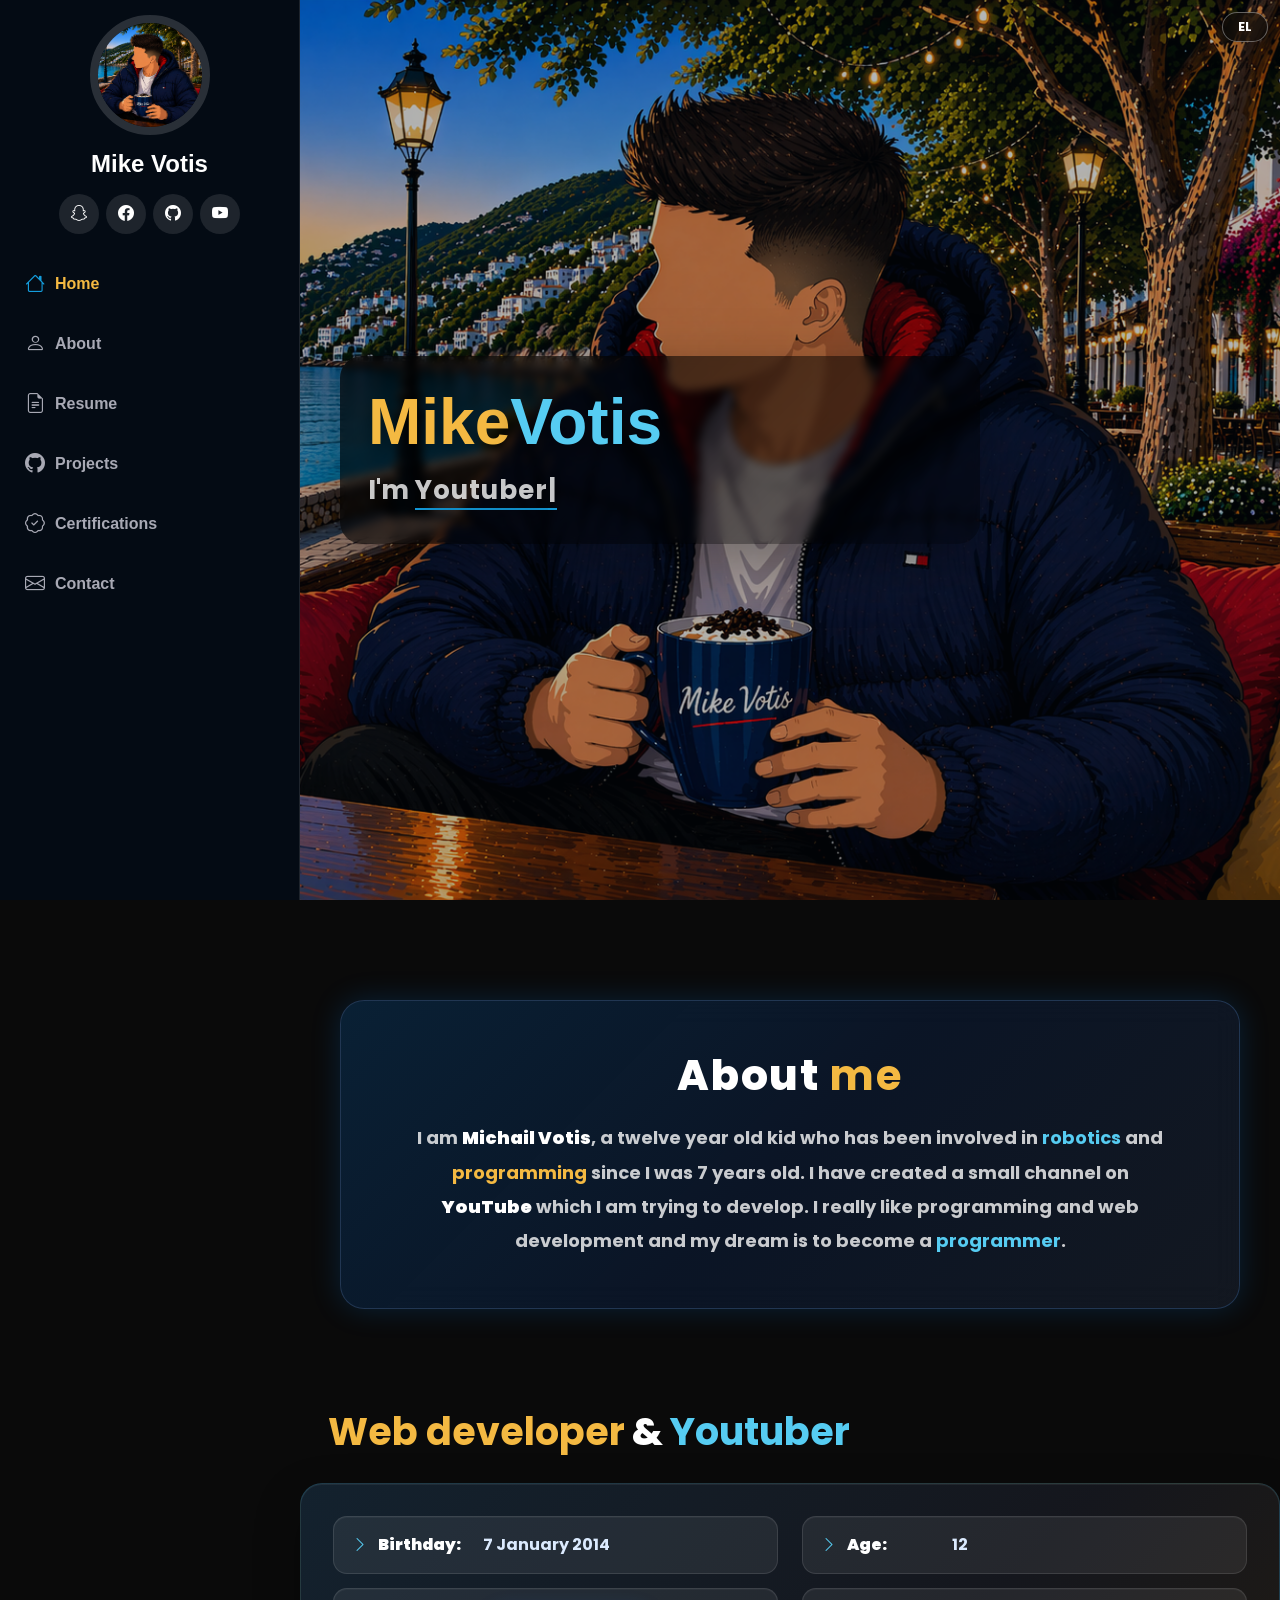
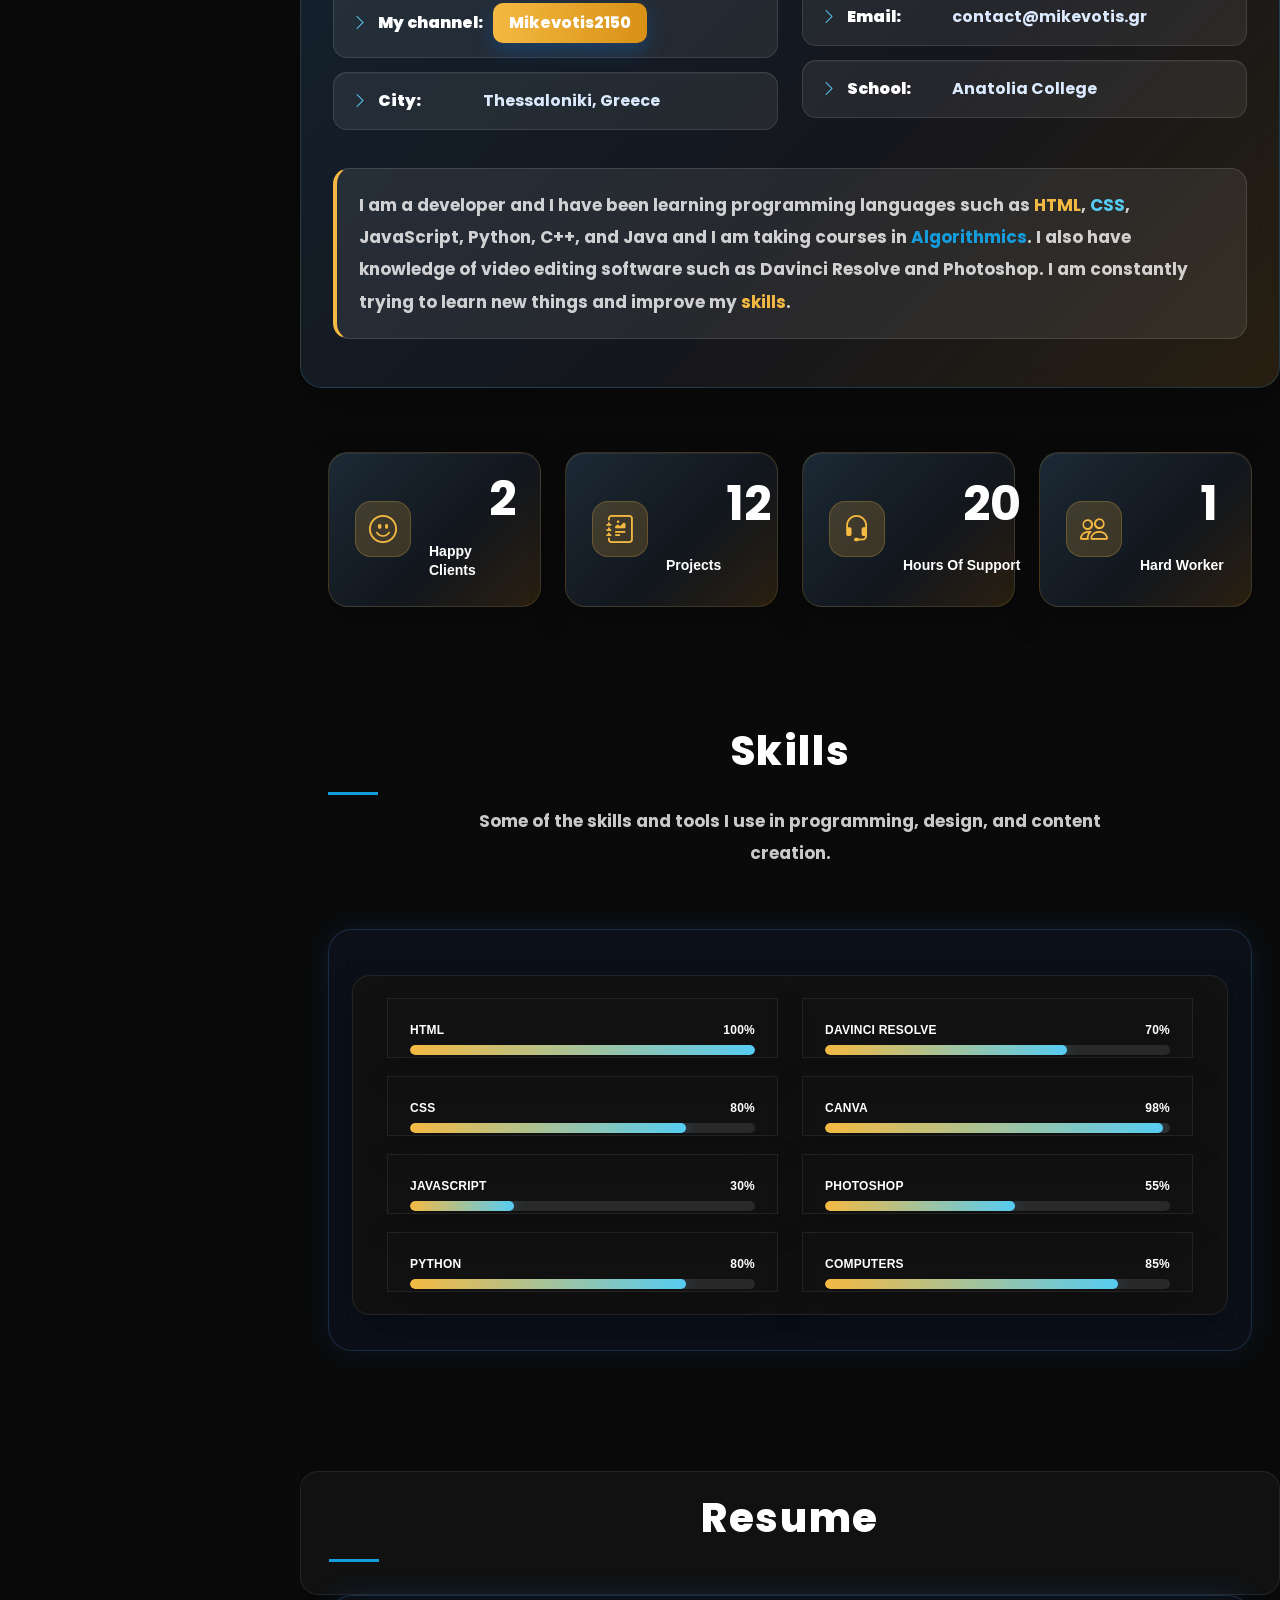
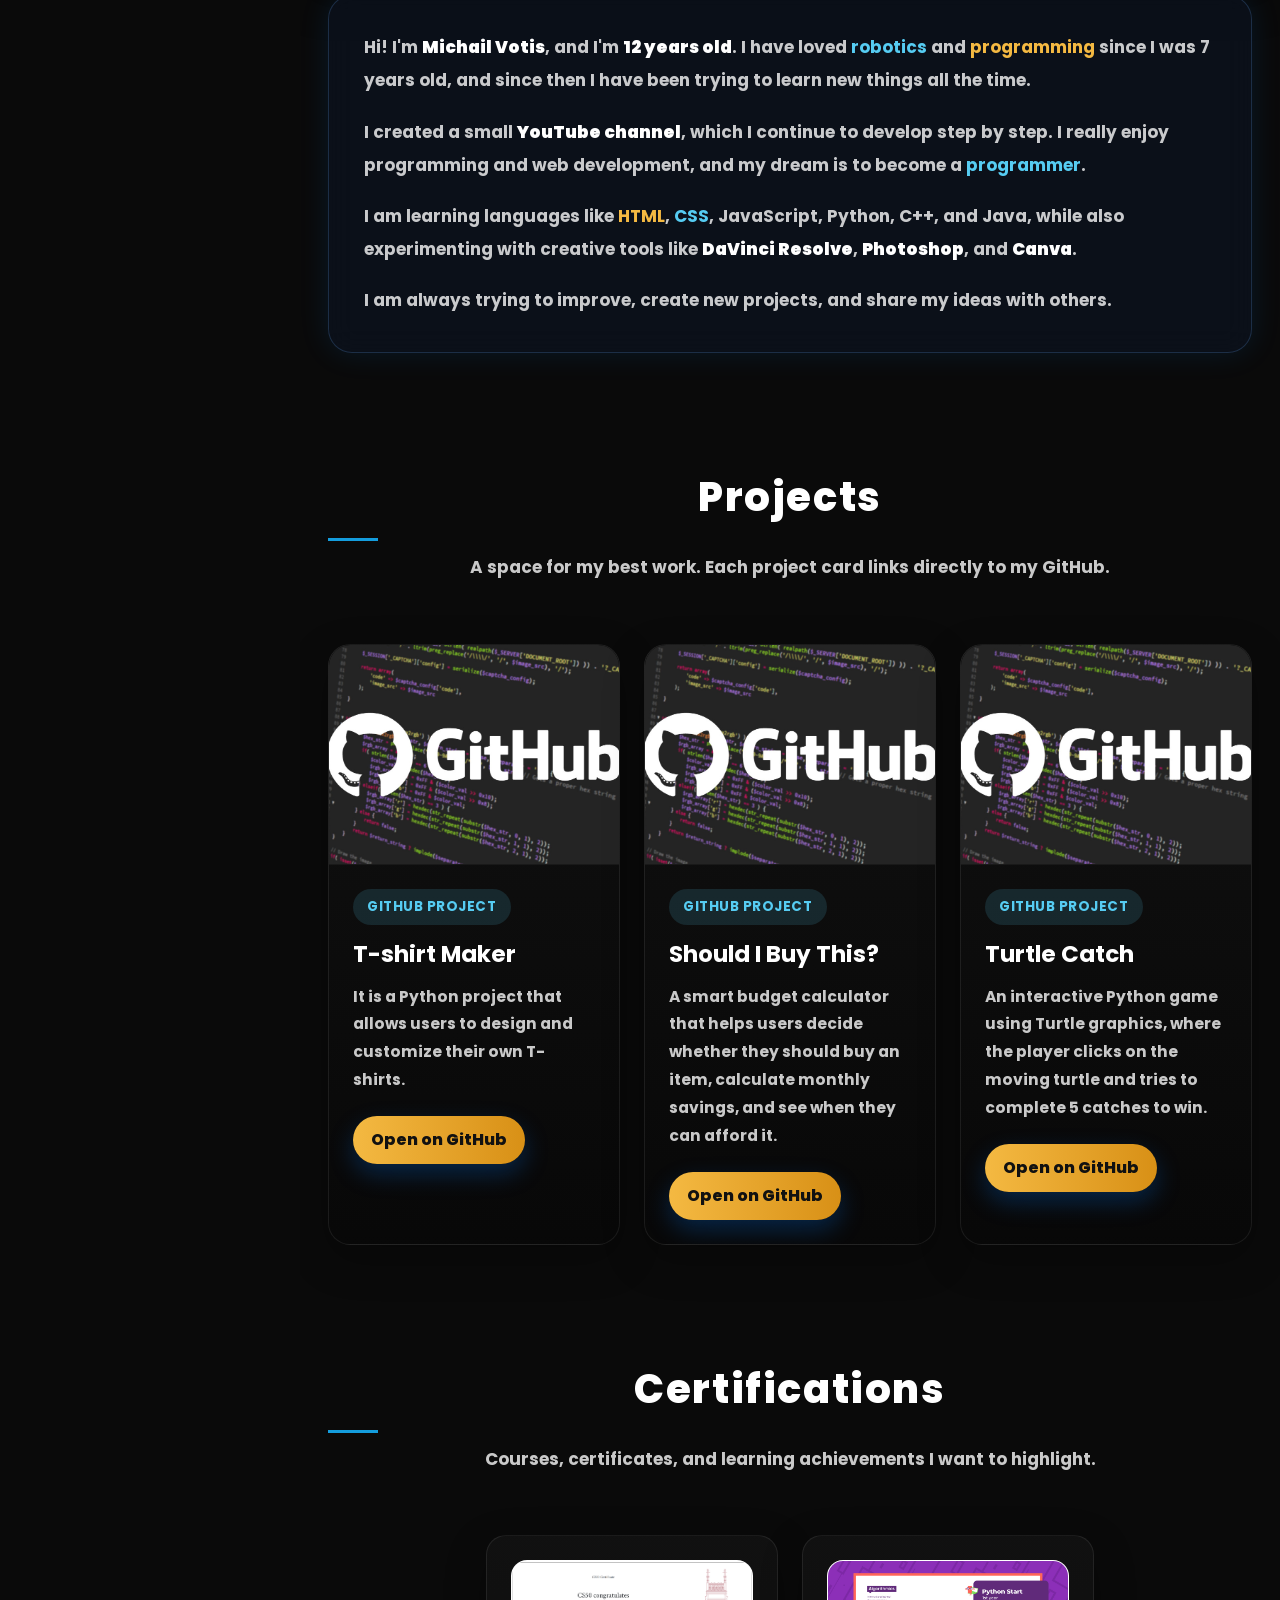
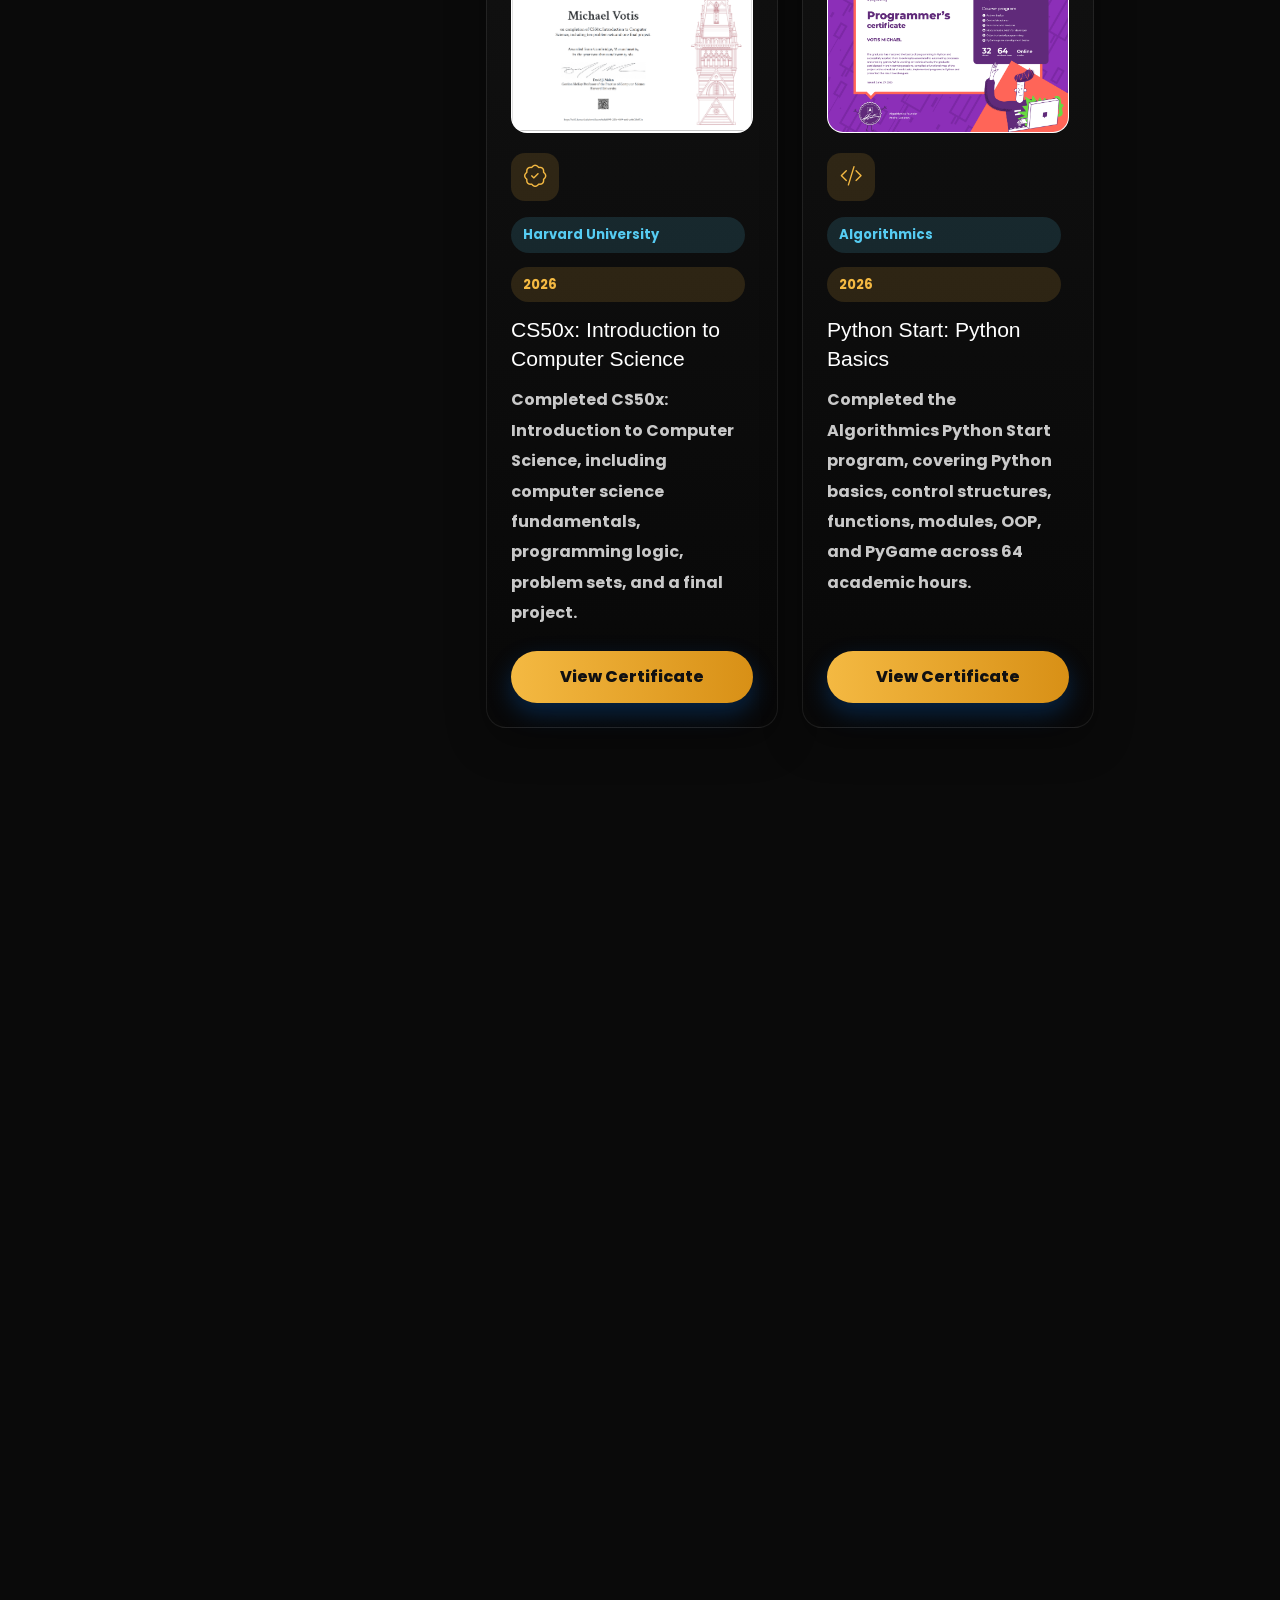
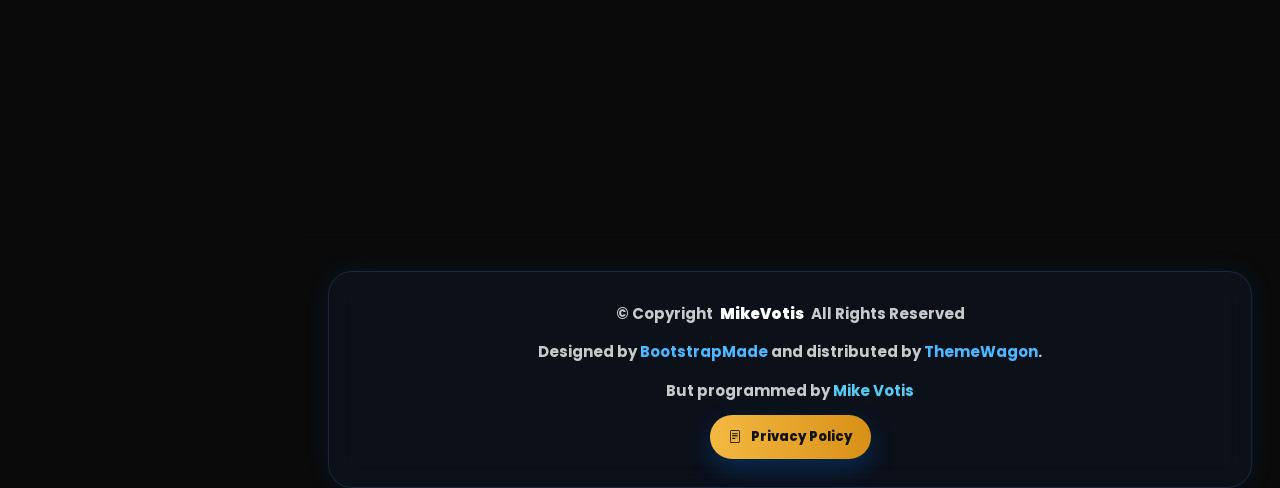
==== commit 9807d182: "Add certifications section and refresh portfolio design" ====
--- a/index.html
+++ b/index.html
@@ -106,6 +106,7 @@
     #about .container,
     #resume .container,
     #contact .container,
+    #certifications .container,
     #skills .container,
     #stats .container {
       max-width: 1140px;
@@ -115,6 +116,7 @@
     #about h2,
     #resume h2,
     #contact h2,
+    #certifications h2,
     #skills h2 {
       color: #ffffff !important;
       letter-spacing: 0.04em;
@@ -270,6 +272,217 @@
       font-size: 0.95rem;
     }
 
+    .certifications-grid {
+      row-gap: 28px;
+    }
+
+    #certifications .container {
+      max-width: 1320px;
+    }
+
+    #certifications .row > [class*="col-"] {
+      display: flex;
+    }
+
+    .certification-card {
+      display: flex;
+      flex-direction: column;
+      width: 100%;
+      height: 100%;
+      padding: 24px;
+      background: linear-gradient(180deg, rgba(17, 17, 17, 0.98), rgba(8, 8, 8, 0.98));
+      border: 1px solid var(--panel-border);
+      border-radius: 20px;
+      box-shadow: 0 14px 40px rgba(0, 0, 0, 0.28);
+      transition: transform 0.25s ease, border-color 0.25s ease, box-shadow 0.25s ease;
+    }
+
+    .certification-card:hover {
+      transform: translateY(-6px);
+      border-color: rgba(86, 204, 242, 0.38);
+      box-shadow: 0 18px 44px rgba(0, 0, 0, 0.34);
+    }
+
+    .certification-icon {
+      display: inline-flex;
+      align-items: center;
+      justify-content: center;
+      width: 48px;
+      height: 48px;
+      margin-bottom: 16px;
+      border-radius: 14px;
+      background: rgba(244, 185, 66, 0.14);
+      color: var(--accent-gold);
+      font-size: 1.4rem;
+    }
+
+    .certification-image {
+      width: 100%;
+      aspect-ratio: 14 / 10;
+      margin-bottom: 20px;
+      border-radius: 16px;
+      object-fit: contain;
+      object-position: center;
+      background: #ffffff;
+      border: 1px solid rgba(255, 255, 255, 0.12);
+      display: block;
+    }
+
+    .certification-card > a:first-child {
+      display: block;
+    }
+
+    .certification-card h3 {
+      margin-bottom: 12px;
+      font-size: 1.32rem;
+      line-height: 1.35;
+    }
+
+    .certification-card p {
+      flex: 1 1 auto;
+      min-height: 150px;
+      margin-bottom: 22px;
+    }
+
+    #certifications .showcase-links {
+      margin-top: auto;
+      width: 100%;
+    }
+
+    #certifications .showcase-button {
+      width: 100%;
+      min-height: 52px;
+      padding: 12px 18px;
+      border-radius: 999px;
+      text-align: center;
+      white-space: normal;
+    }
+
+    .certification-meta {
+      display: inline-flex;
+      align-items: center;
+      gap: 8px;
+      padding: 8px 12px;
+      margin-right: 8px;
+      margin-bottom: 14px;
+      border-radius: 999px;
+      background: rgba(86, 204, 242, 0.14);
+      color: var(--accent-blue) !important;
+      font-size: 0.82rem;
+    }
+
+    .certification-date {
+      background: rgba(244, 185, 66, 0.14);
+      color: var(--accent-gold) !important;
+    }
+
+    .about-subtitle {
+      max-width: 1320px;
+      margin: 0 auto 28px;
+      padding: 0 28px;
+      letter-spacing: 0 !important;
+    }
+
+    .about-info-box {
+      max-width: 1320px;
+      margin: 0 auto;
+      padding: 32px;
+      background:
+        linear-gradient(135deg, rgba(20, 35, 48, 0.96), rgba(22, 24, 31, 0.94) 54%, rgba(43, 33, 17, 0.88));
+      border: 1px solid rgba(86, 204, 242, 0.18);
+      border-radius: 22px;
+      box-shadow: 0 18px 46px rgba(0, 0, 0, 0.26), inset 0 1px 0 rgba(255, 255, 255, 0.06);
+    }
+
+    .about-info-list li {
+      min-height: 58px;
+      margin-bottom: 14px;
+      padding: 14px 18px;
+      background: rgba(255, 255, 255, 0.07);
+      border: 1px solid rgba(255, 255, 255, 0.11);
+      border-radius: 14px;
+      box-shadow: inset 0 1px 0 rgba(255, 255, 255, 0.04);
+    }
+
+    .about-info-list li:hover {
+      transform: translateY(-2px);
+      background: rgba(86, 204, 242, 0.12);
+      border-color: rgba(86, 204, 242, 0.34);
+    }
+
+    .about-info-list li i {
+      color: var(--accent-blue) !important;
+    }
+
+    .about-description {
+      margin-top: 24px;
+      padding: 20px 22px;
+      background: rgba(255, 255, 255, 0.08);
+      border: 1px solid rgba(255, 255, 255, 0.12);
+      border-left: 4px solid var(--accent-gold);
+      border-radius: 16px;
+    }
+
+    .stats {
+      padding-top: 64px;
+    }
+
+    .stats .row {
+      justify-content: center;
+    }
+
+    .stats .stats-item {
+      display: grid;
+      grid-template-columns: 56px 1fr;
+      grid-template-rows: auto auto;
+      column-gap: 18px;
+      align-items: center;
+      min-height: 150px;
+      padding: 26px;
+      text-align: left;
+      background:
+        linear-gradient(135deg, rgba(29, 43, 55, 0.96), rgba(19, 24, 31, 0.94) 58%, rgba(46, 34, 18, 0.9));
+      border: 1px solid rgba(244, 185, 66, 0.16);
+      border-radius: 20px;
+      box-shadow: 0 14px 36px rgba(0, 0, 0, 0.24), inset 0 1px 0 rgba(255, 255, 255, 0.06);
+      transition: transform 0.25s ease, border-color 0.25s ease, box-shadow 0.25s ease;
+    }
+
+    .stats .stats-item:hover {
+      transform: translateY(-6px);
+      border-color: rgba(244, 185, 66, 0.38);
+      box-shadow: 0 18px 44px rgba(0, 0, 0, 0.34);
+    }
+
+    .stats .stats-item i {
+      grid-row: 1 / span 2;
+      display: inline-flex;
+      align-items: center;
+      justify-content: center;
+      width: 56px;
+      height: 56px;
+      margin: 0;
+      border-radius: 16px;
+      background: rgba(244, 185, 66, 0.18);
+      border: 1px solid rgba(244, 185, 66, 0.24);
+      color: var(--accent-gold) !important;
+      font-size: 1.75rem;
+    }
+
+    .stats .stats-item span {
+      margin: 0;
+      font-size: 2.8rem;
+      line-height: 1;
+      text-align: left;
+    }
+
+    .stats .stats-item p {
+      margin: 8px 0 0;
+      color: var(--text-soft) !important;
+      line-height: 1.35;
+      text-align: left;
+    }
+
     .progress .progress-bar-wrap {
       background: rgba(255, 255, 255, 0.1);
     }
@@ -357,6 +570,20 @@
         margin-left: 0;
         padding: 22px 20px;
       }
+
+      .about-subtitle,
+      .about-info-box {
+        max-width: none;
+        margin-left: 20px;
+        margin-right: 20px;
+        padding-left: 20px;
+        padding-right: 20px;
+      }
+
+      .stats .stats-item {
+        min-height: 130px;
+        padding: 22px;
+      }
     }
   </style>
 
@@ -415,10 +642,7 @@
         <li><a href="#about"><i class="bi bi-person navicon"></i> About</a></li>
         <li><a href="#resume"><i class="bi bi-file-earmark-text navicon"></i> Resume</a></li>
         <li><a href="#projects"><i class="bi bi-github navicon"></i> Projects</a></li>
-        <!-- <li><a href="#certifications"><i class="bi bi-patch-check navicon"></i> Certifications</a></li> -->
-        
-         
-        </li>
+        <li><a href="#certifications"><i class="bi bi-patch-check navicon"></i> Certifications</a></li>
         <li><a href="#contact"><i class="bi bi-envelope navicon"></i> Contact</a></li>
       </ul>
     </nav>
@@ -745,6 +969,64 @@
 
 </section><!-- /Projects Section -->
 
+<!-- Certifications Section -->
+<section id="certifications" class="certifications section">
+
+  <div class="container section-title" data-aos="fade-up">
+    <h2>Certifications</h2>
+    <p class="section-subtext">Courses, certificates, and learning achievements I want to highlight.</p>
+  </div>
+
+  <div class="container" data-aos="fade-up" data-aos-delay="100">
+    <div class="row certifications-grid gy-4 justify-content-center">
+
+      <div class="col-lg-4 col-md-6">
+        <article class="certification-card">
+          <a href="assets/img/cs50-certification.png" target="_blank" rel="noopener noreferrer">
+            <img src="assets/img/cs50-certification.png" alt="CS50x Introduction to Computer Science certificate for Michael Votis" class="certification-image">
+          </a>
+          <span class="certification-icon"><i class="bi bi-patch-check"></i></span>
+          <span class="certification-meta">Harvard University</span>
+          <span class="certification-meta certification-date">2026</span>
+          <h3>CS50x: Introduction to Computer Science</h3>
+          <p>
+            Completed CS50x: Introduction to Computer Science, including computer science
+            fundamentals, programming logic, problem sets, and a final project.
+          </p>
+          <div class="showcase-links">
+            <a href="assets/img/cs50-certification.png" target="_blank" rel="noopener noreferrer" class="showcase-button">
+              View Certificate
+            </a>
+          </div>
+        </article>
+      </div>
+
+      <div class="col-lg-4 col-md-6">
+        <article class="certification-card">
+          <a href="assets/img/algorithmics-python-start.png" target="_blank" rel="noopener noreferrer">
+            <img src="assets/img/algorithmics-python-start.png" alt="Algorithmics Python Start certificate for Michael Votis" class="certification-image">
+          </a>
+          <span class="certification-icon"><i class="bi bi-code-slash"></i></span>
+          <span class="certification-meta">Algorithmics</span>
+          <span class="certification-meta certification-date">2026</span>
+          <h3>Python Start: Python Basics</h3>
+          <p>
+            Completed the Algorithmics Python Start program, covering Python basics,
+            control structures, functions, modules, OOP, and PyGame across 64 academic hours.
+          </p>
+          <div class="showcase-links">
+            <a href="assets/img/algorithmics-python-start.png" target="_blank" rel="noopener noreferrer" class="showcase-button">
+              View Certificate
+            </a>
+          </div>
+        </article>
+      </div>
+
+    </div>
+  </div>
+
+</section><!-- /Certifications Section -->
+
 <!-- Contact Section -->
 <section id="contact" class="contact section">
 
@@ -773,7 +1055,7 @@
               <i class="bi bi-envelope flex-shrink-0"></i>
               <div>
                 <h3>Email</h3>
-                <p>mikevotis67@gmail.com</p>
+                <p>contact@mikevotis.gr</p>
               </div>
             </div>
 
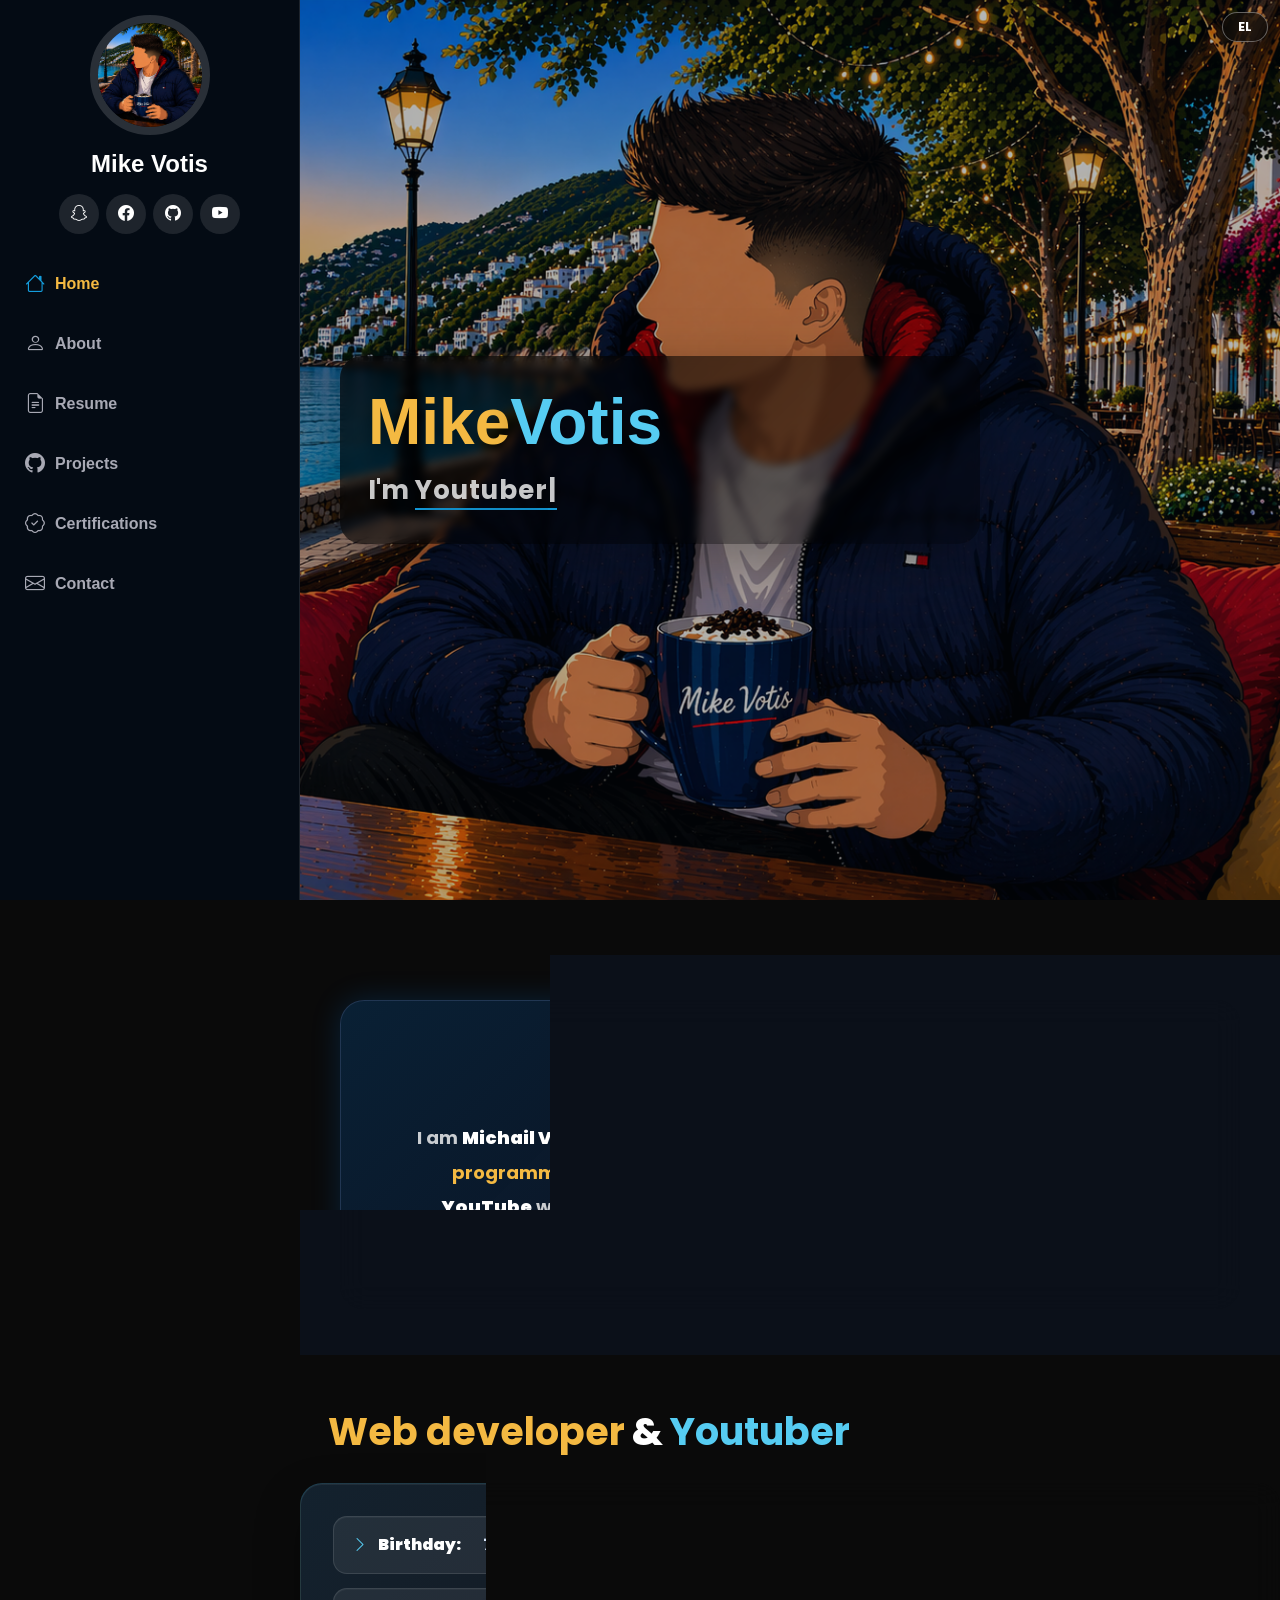
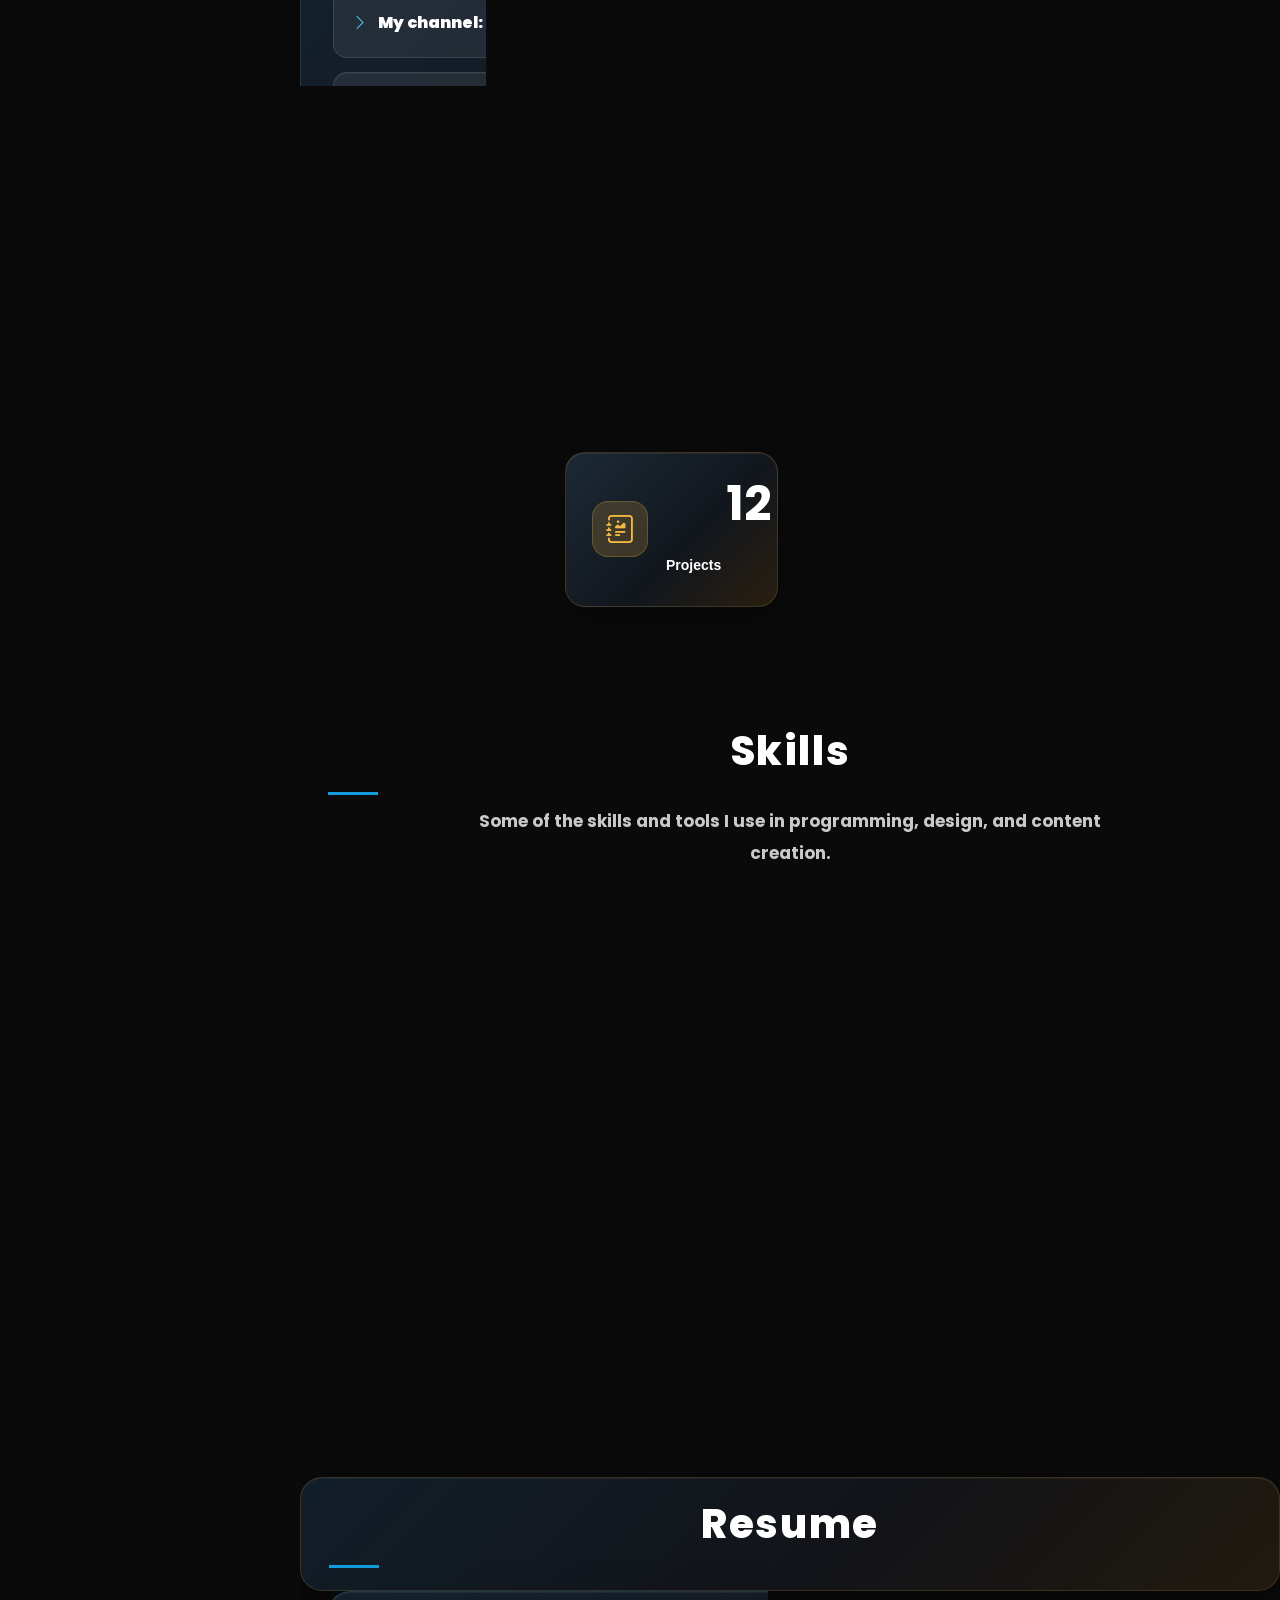
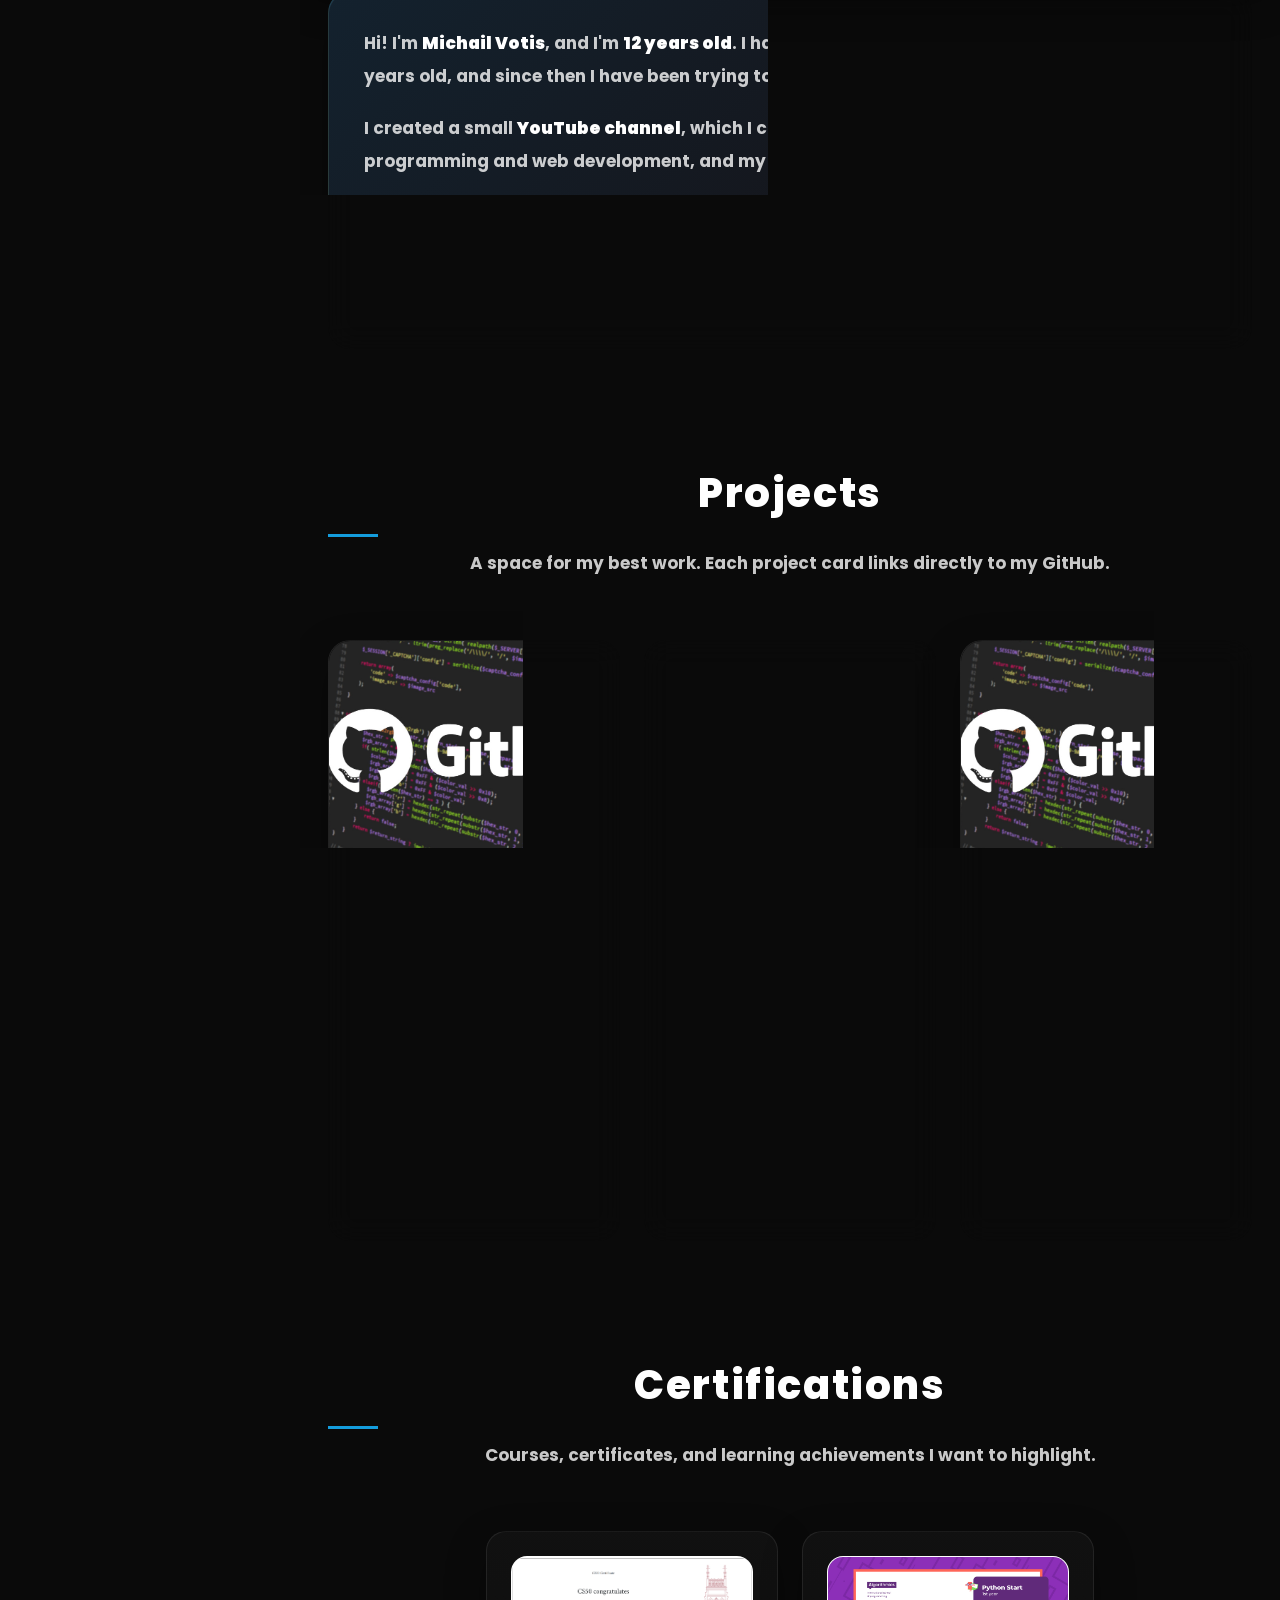
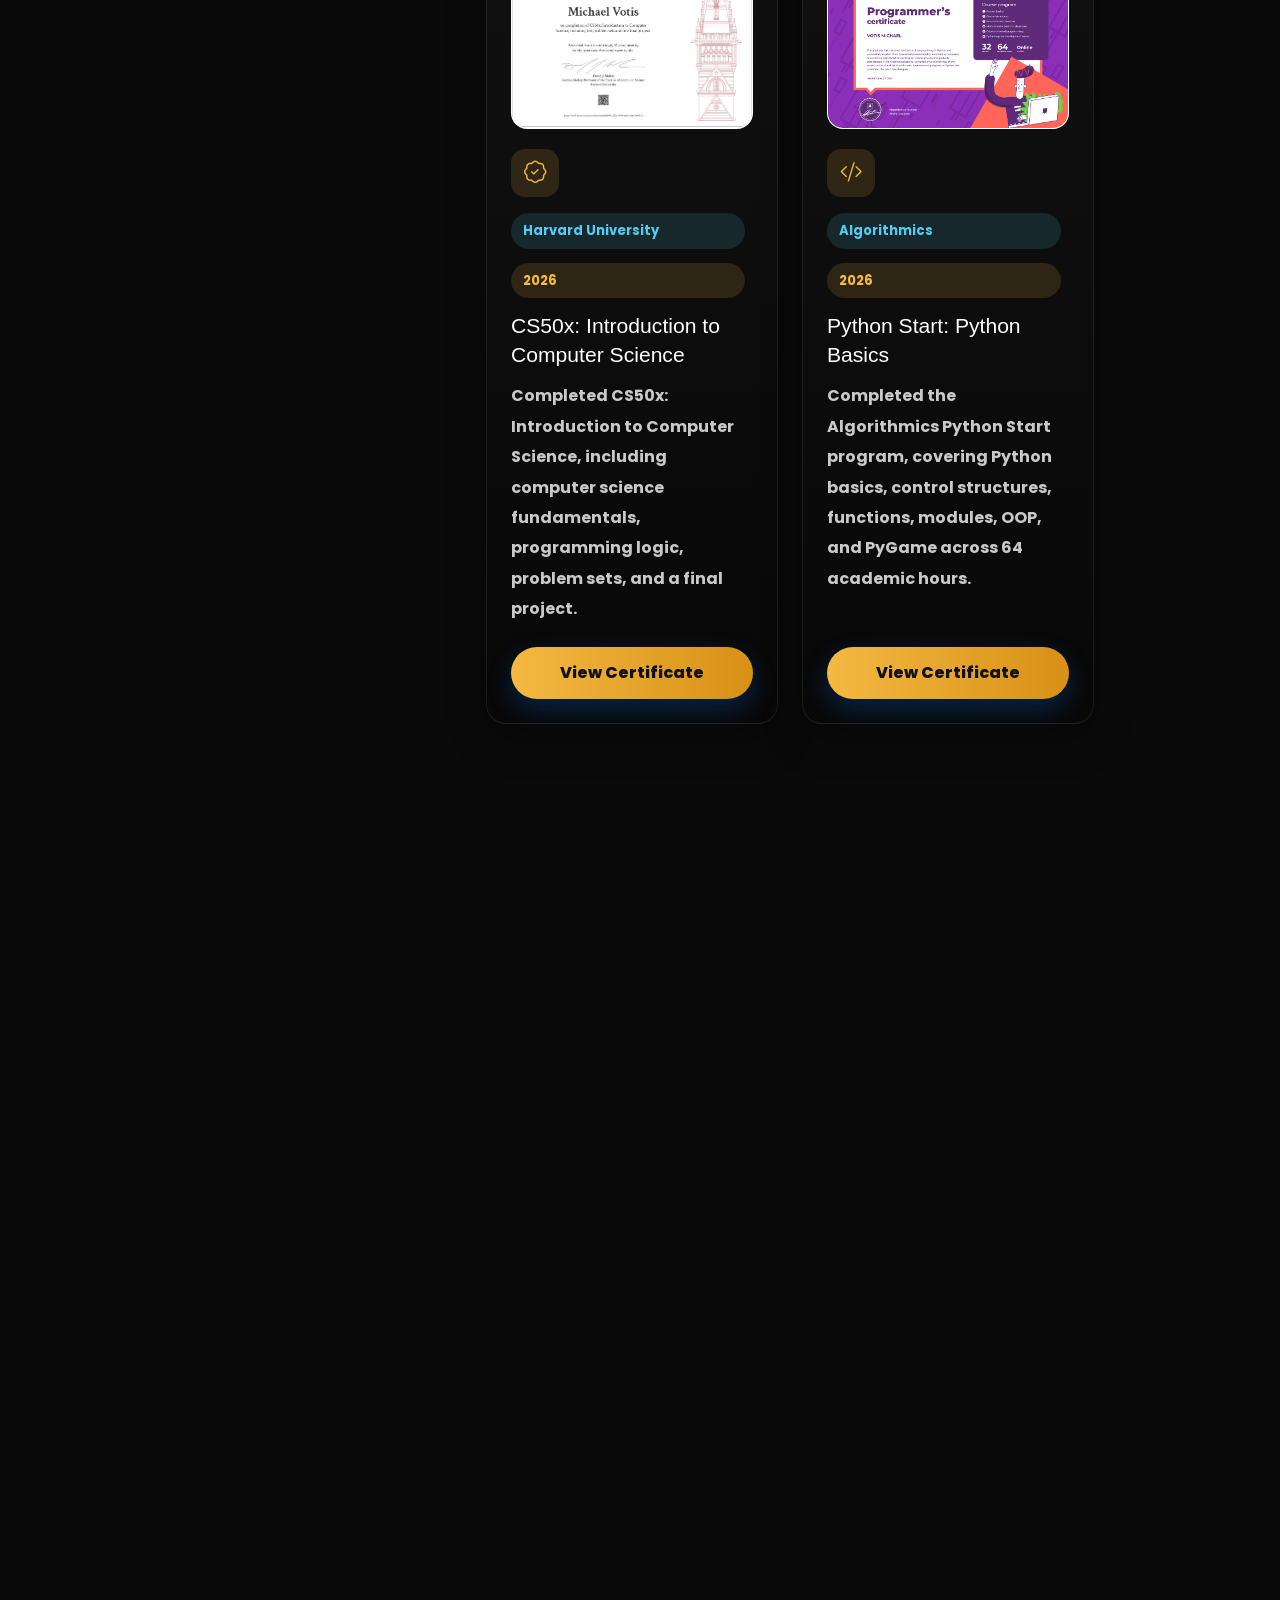
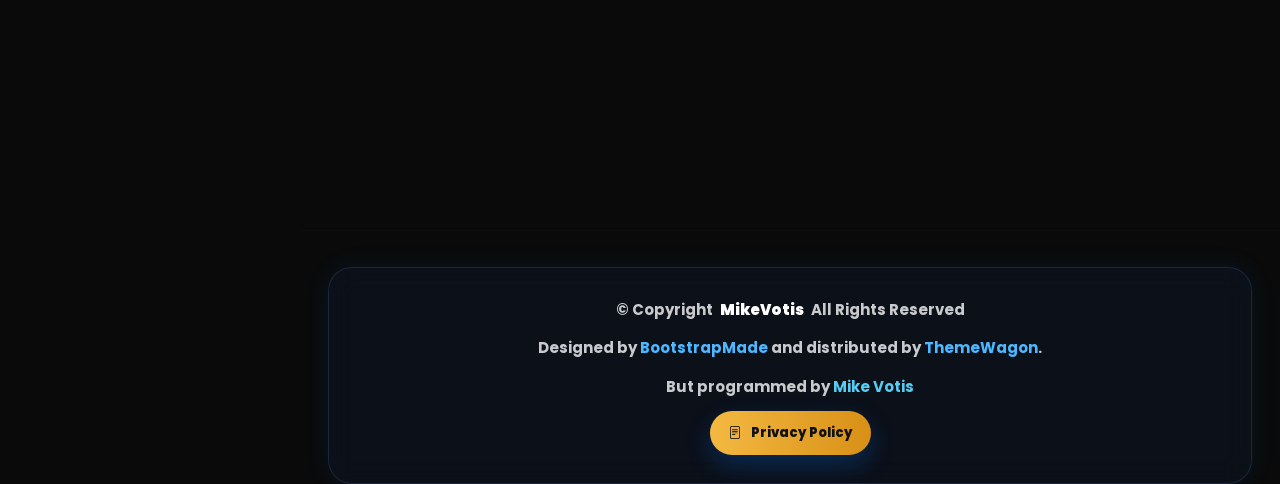
==== commit 75d252d5: "Refresh skills and resume styling" ====
--- a/index.html
+++ b/index.html
@@ -481,6 +481,76 @@
       color: var(--text-soft) !important;
       line-height: 1.35;
       text-align: left;
+    }
+
+    #skills .skills-content,
+    .skills-box {
+      background:
+        linear-gradient(135deg, rgba(20, 35, 48, 0.96), rgba(22, 24, 31, 0.94) 54%, rgba(43, 33, 17, 0.88)) !important;
+      border: 1px solid rgba(86, 204, 242, 0.18) !important;
+      border-radius: 22px !important;
+      box-shadow: 0 18px 46px rgba(0, 0, 0, 0.26), inset 0 1px 0 rgba(255, 255, 255, 0.06) !important;
+    }
+
+    .skills-box {
+      max-width: 1060px;
+      margin: 0 auto;
+      padding: 28px !important;
+    }
+
+    #skills .skills-content {
+      padding: 0 !important;
+      border: none !important;
+      box-shadow: none !important;
+      background: transparent !important;
+    }
+
+    #skills .skill-card {
+      min-height: 72px;
+      margin-bottom: 18px;
+      padding: 16px 18px;
+      background: rgba(255, 255, 255, 0.07) !important;
+      border: 1px solid rgba(255, 255, 255, 0.11) !important;
+      border-radius: 14px !important;
+      box-shadow: inset 0 1px 0 rgba(255, 255, 255, 0.04);
+    }
+
+    #skills .skill-card:hover {
+      transform: translateY(-2px);
+      background: rgba(86, 204, 242, 0.12) !important;
+      border-color: rgba(86, 204, 242, 0.34) !important;
+    }
+
+    #skills .progress-bar-wrap {
+      height: 10px;
+      background: rgba(255, 255, 255, 0.14);
+    }
+
+    #skills .progress-bar {
+      background: linear-gradient(90deg, var(--accent-gold), #86d9d3, var(--accent-blue));
+      box-shadow: 0 0 18px rgba(86, 204, 242, 0.24);
+    }
+
+    #resume .section-title {
+      max-width: 1060px;
+      background:
+        linear-gradient(135deg, rgba(20, 35, 48, 0.82), rgba(22, 24, 31, 0.74) 55%, rgba(43, 33, 17, 0.68)) !important;
+      border: 1px solid rgba(244, 185, 66, 0.16) !important;
+      border-radius: 22px !important;
+      box-shadow: 0 14px 36px rgba(0, 0, 0, 0.22), inset 0 1px 0 rgba(255, 255, 255, 0.05) !important;
+    }
+
+    #resume .section-title h2 {
+      margin-bottom: 0;
+    }
+
+    .resume-box {
+      max-width: 960px;
+      background:
+        linear-gradient(135deg, rgba(20, 35, 48, 0.96), rgba(22, 24, 31, 0.94) 54%, rgba(43, 33, 17, 0.88)) !important;
+      border: 1px solid rgba(86, 204, 242, 0.18) !important;
+      border-radius: 22px !important;
+      box-shadow: 0 18px 46px rgba(0, 0, 0, 0.26), inset 0 1px 0 rgba(255, 255, 255, 0.06) !important;
     }
 
     .progress .progress-bar-wrap {
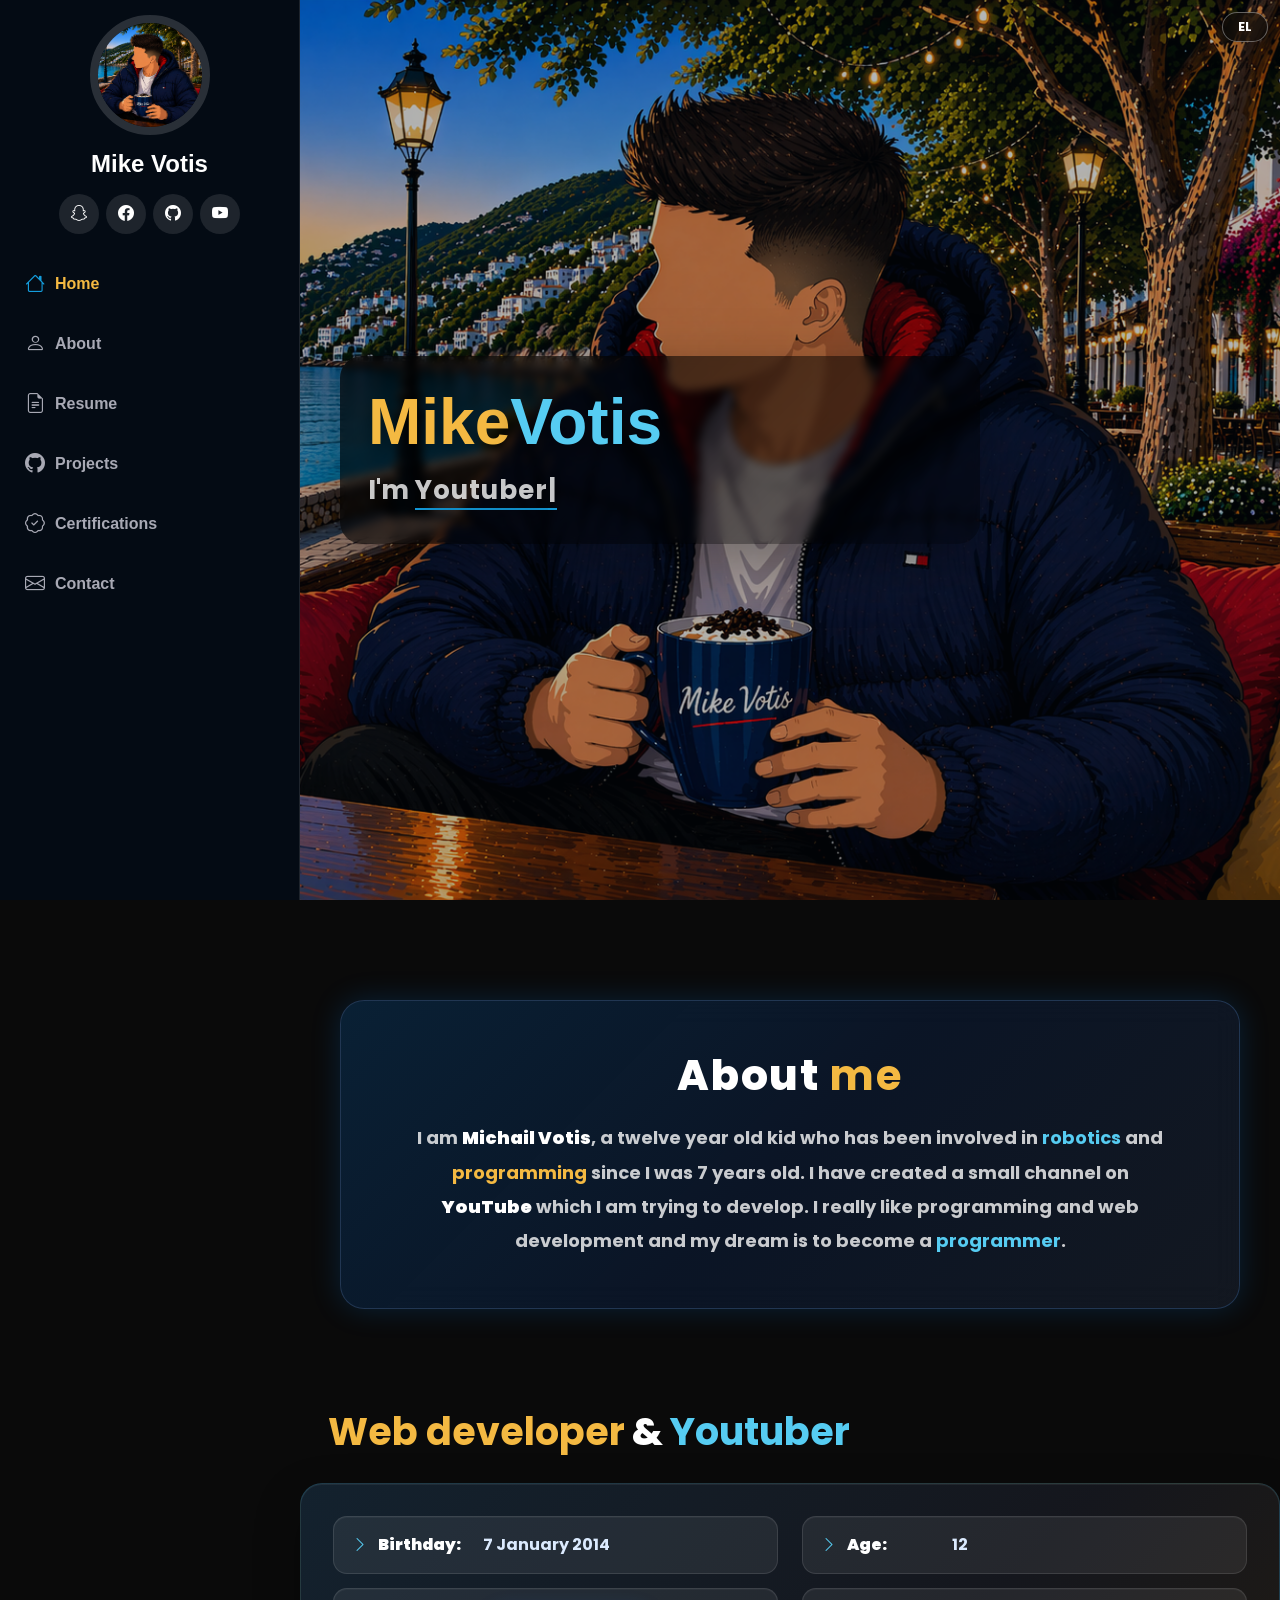
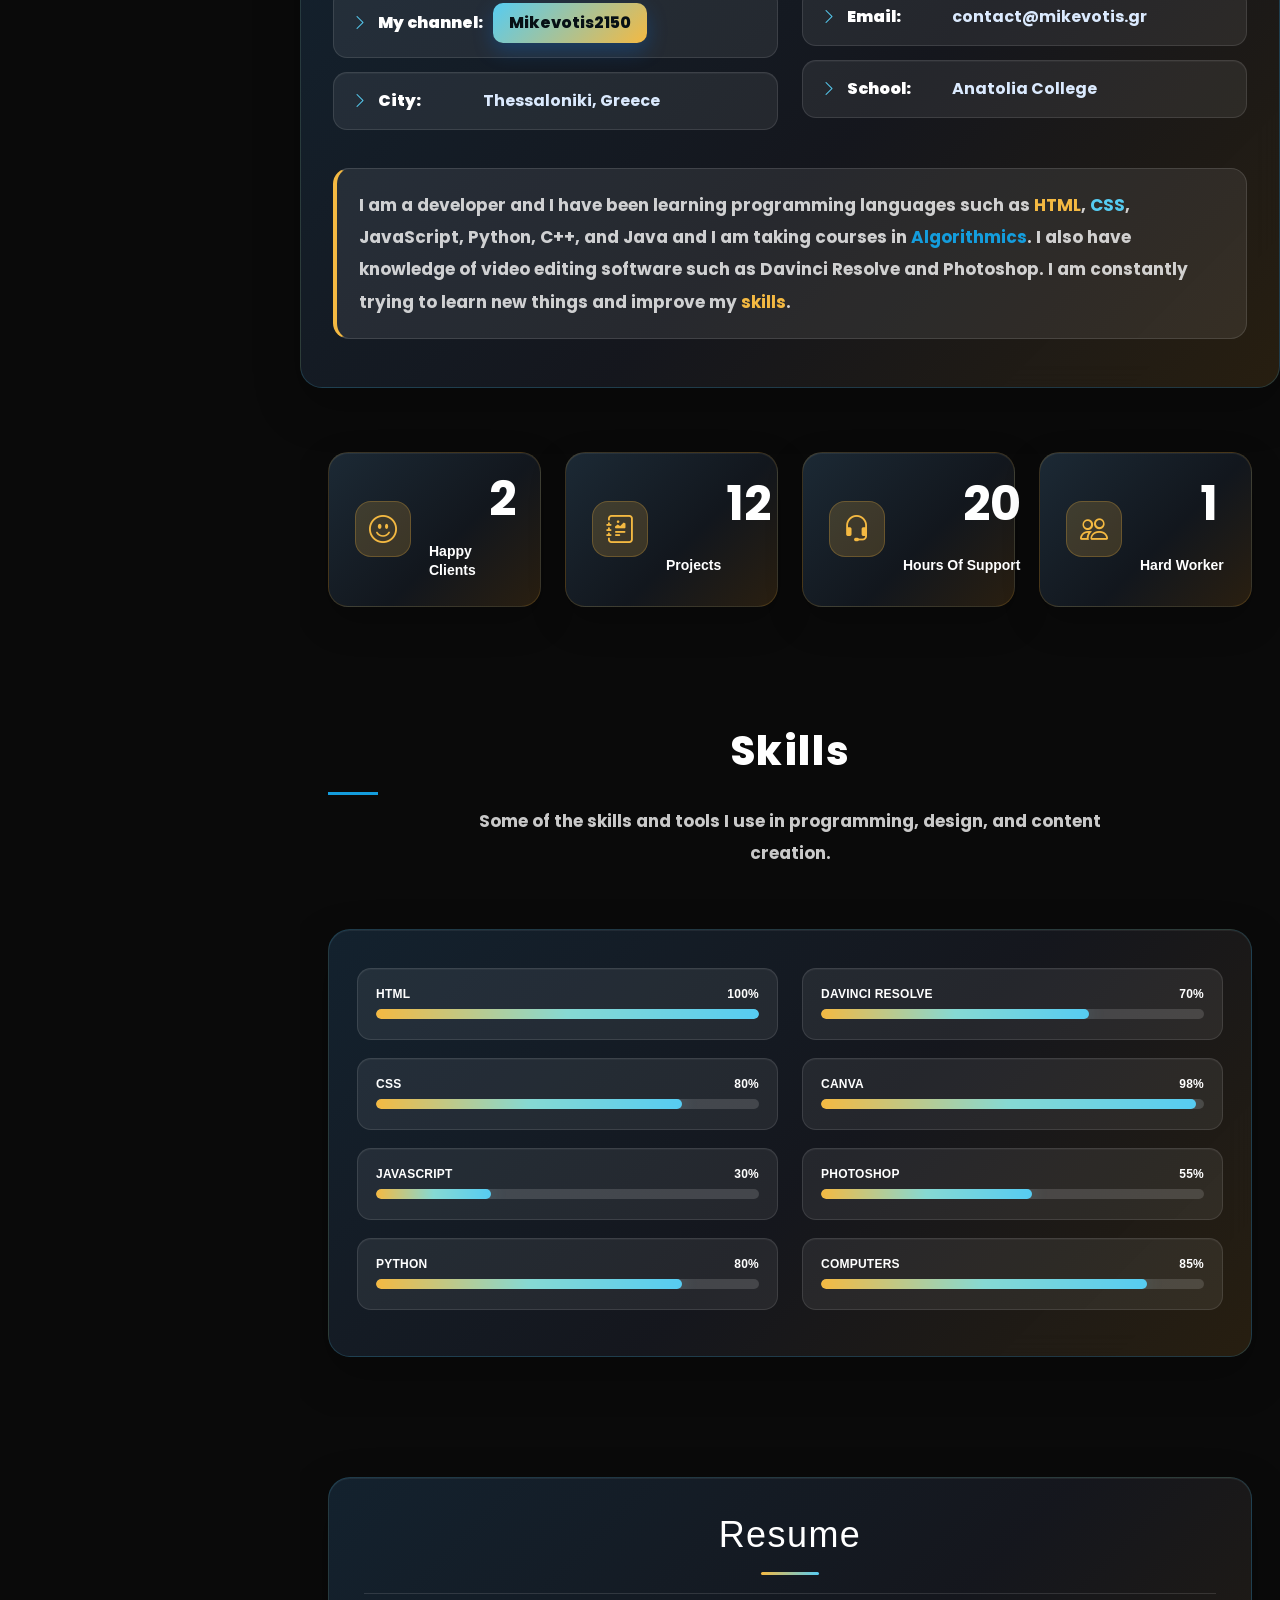
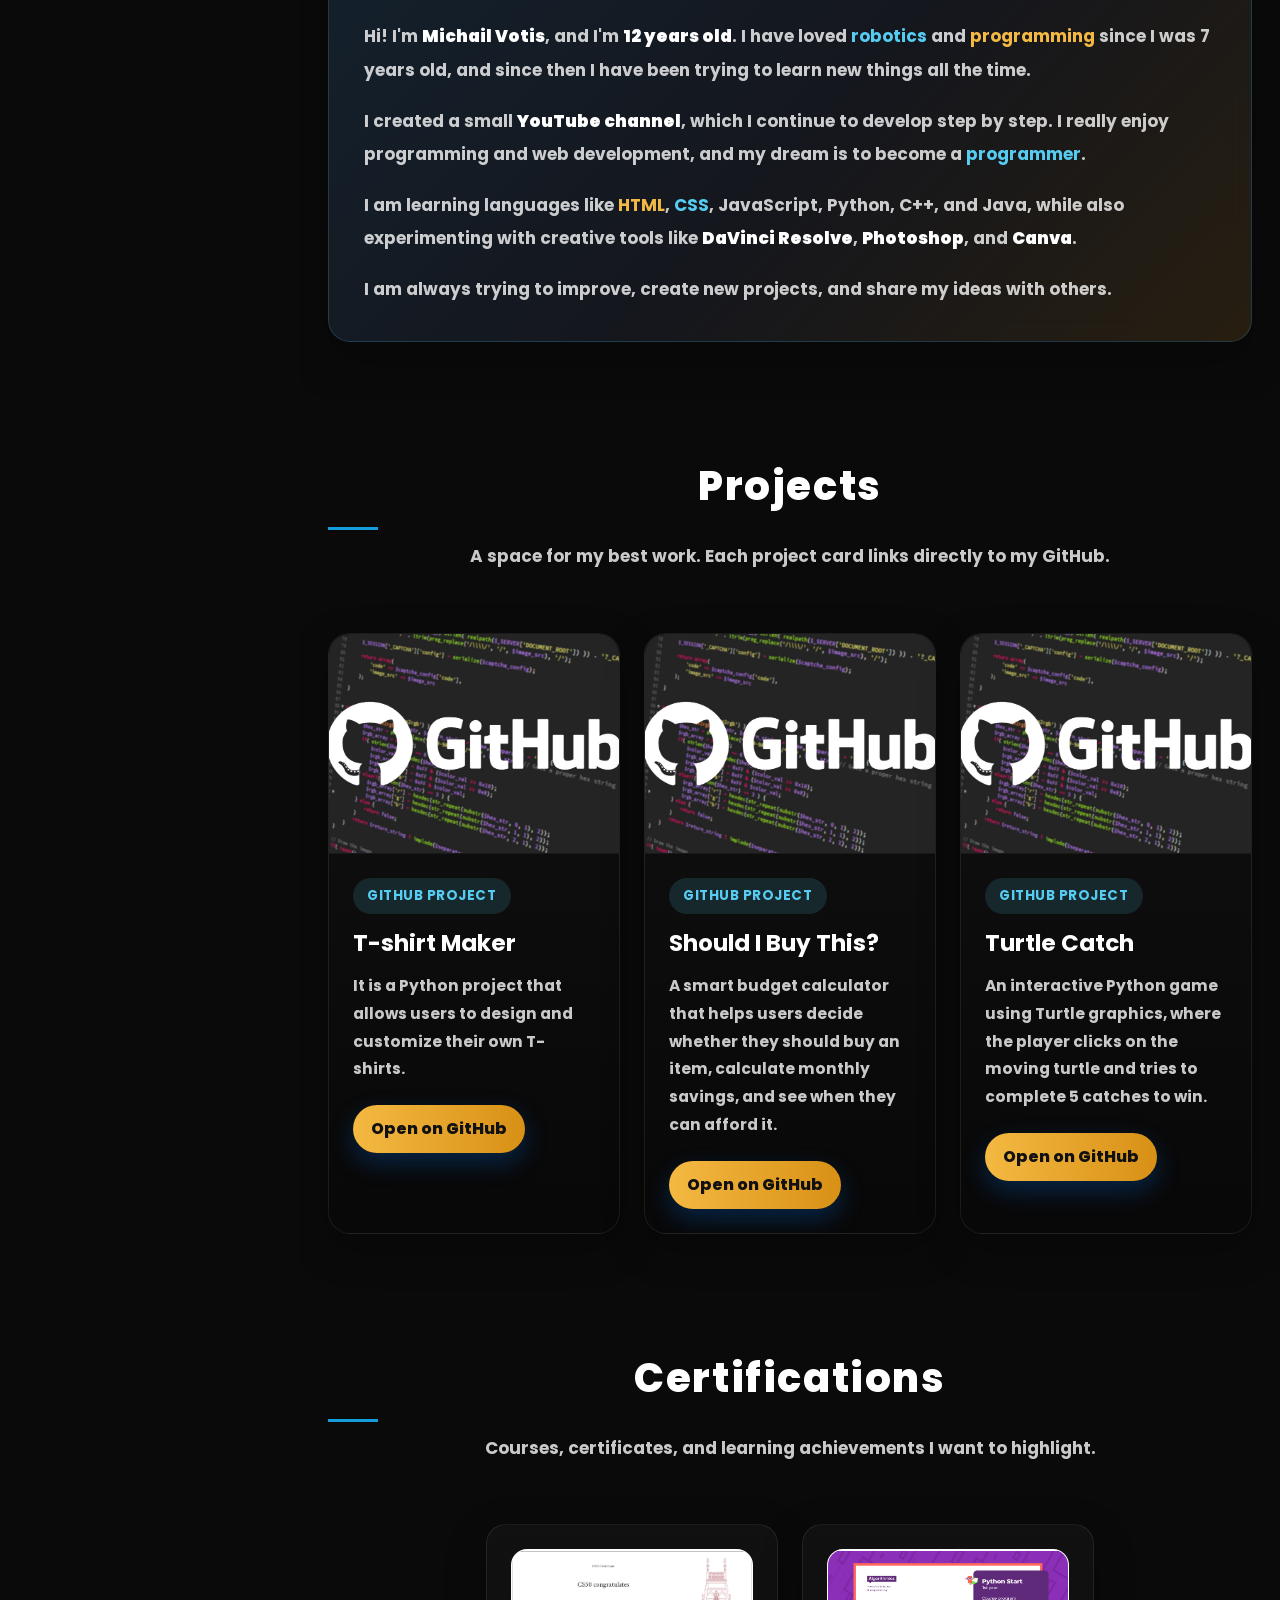
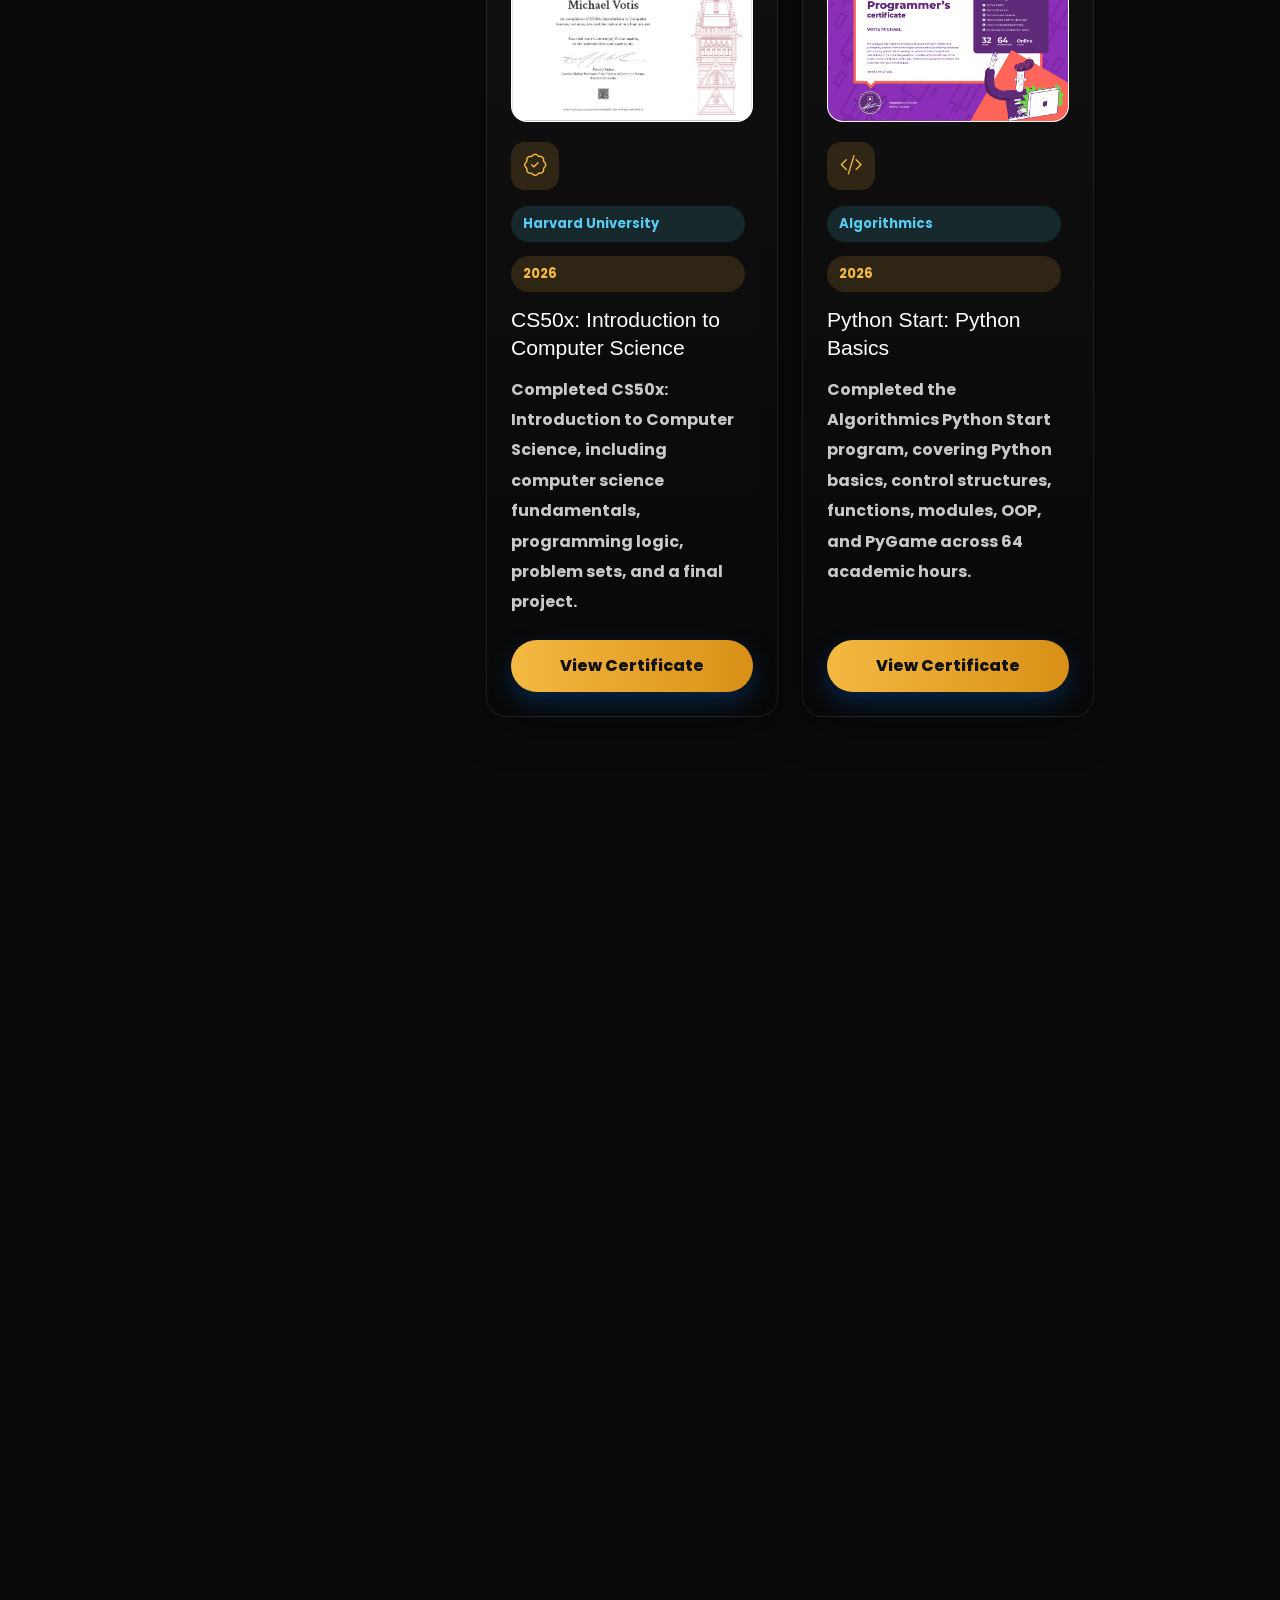
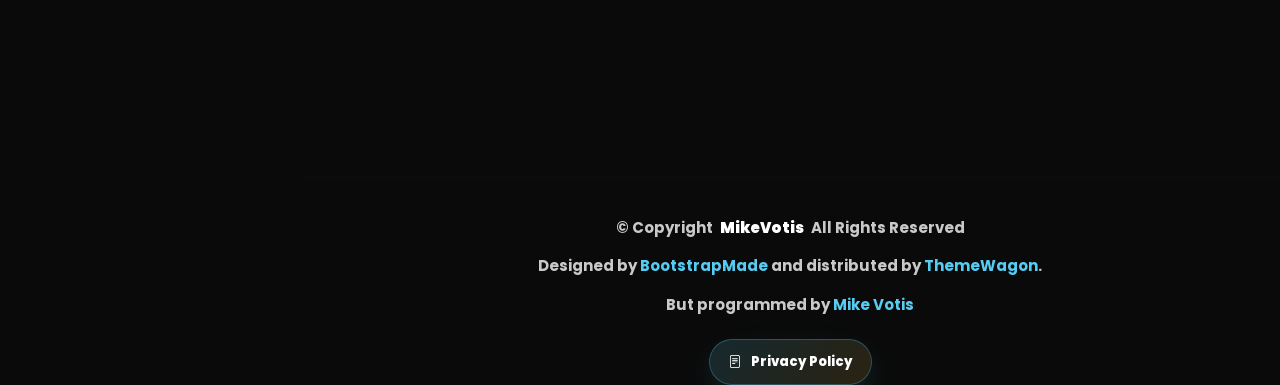
==== commit 47db5fb9: "Polish contact footer and resume layout" ====
--- a/index.html
+++ b/index.html
@@ -531,19 +531,6 @@
       box-shadow: 0 0 18px rgba(86, 204, 242, 0.24);
     }
 
-    #resume .section-title {
-      max-width: 1060px;
-      background:
-        linear-gradient(135deg, rgba(20, 35, 48, 0.82), rgba(22, 24, 31, 0.74) 55%, rgba(43, 33, 17, 0.68)) !important;
-      border: 1px solid rgba(244, 185, 66, 0.16) !important;
-      border-radius: 22px !important;
-      box-shadow: 0 14px 36px rgba(0, 0, 0, 0.22), inset 0 1px 0 rgba(255, 255, 255, 0.05) !important;
-    }
-
-    #resume .section-title h2 {
-      margin-bottom: 0;
-    }
-
     .resume-box {
       max-width: 960px;
       background:
@@ -551,6 +538,25 @@
       border: 1px solid rgba(86, 204, 242, 0.18) !important;
       border-radius: 22px !important;
       box-shadow: 0 18px 46px rgba(0, 0, 0, 0.26), inset 0 1px 0 rgba(255, 255, 255, 0.06) !important;
+    }
+
+    .resume-box h2 {
+      margin-bottom: 26px;
+      padding-bottom: 18px;
+      border-bottom: 1px solid rgba(255, 255, 255, 0.12);
+      color: #ffffff !important;
+      font-size: 2.25rem;
+      text-align: center;
+    }
+
+    .resume-box h2::after {
+      content: "";
+      display: block;
+      width: 58px;
+      height: 3px;
+      margin: 16px auto 0;
+      border-radius: 999px;
+      background: linear-gradient(90deg, var(--accent-gold), var(--accent-blue));
     }
 
     .progress .progress-bar-wrap {
@@ -589,18 +595,72 @@
       color: var(--accent-gold) !important;
     }
 
+    .contact-box {
+      max-width: 1180px;
+      margin: 0 auto;
+      padding: 34px;
+      background:
+        linear-gradient(135deg, rgba(20, 35, 48, 0.96), rgba(22, 24, 31, 0.94) 54%, rgba(43, 33, 17, 0.88)) !important;
+      border: 1px solid rgba(86, 204, 242, 0.18) !important;
+      border-radius: 24px !important;
+      box-shadow: 0 18px 46px rgba(0, 0, 0, 0.26), inset 0 1px 0 rgba(255, 255, 255, 0.06) !important;
+    }
+
+    #contact .contact-box > .section-title {
+      max-width: 760px;
+      margin: 0 auto 30px;
+      padding: 0 !important;
+      background: transparent !important;
+      border: none !important;
+      border-radius: 0 !important;
+      box-shadow: none !important;
+      text-align: center;
+    }
+
+    #contact .contact-box > .section-title h2 {
+      margin-bottom: 14px;
+    }
+
+    #contact .contact-box > .section-title h2::after {
+      margin-left: auto;
+      margin-right: auto;
+      background: linear-gradient(90deg, var(--accent-gold), var(--accent-blue));
+    }
+
+    .info-wrap,
+    .contact-form {
+      background: rgba(255, 255, 255, 0.07) !important;
+      border: 1px solid rgba(255, 255, 255, 0.11) !important;
+      border-radius: 20px !important;
+      box-shadow: inset 0 1px 0 rgba(255, 255, 255, 0.04) !important;
+    }
+
+    .info-item {
+      background: rgba(255, 255, 255, 0.065) !important;
+      border-color: rgba(255, 255, 255, 0.1) !important;
+    }
+
+    .info-item:hover {
+      background: rgba(86, 204, 242, 0.12) !important;
+      border-color: rgba(86, 204, 242, 0.34) !important;
+    }
+
+    .info-item i {
+      color: var(--accent-gold) !important;
+    }
+
     .contact-form input,
     .contact-form textarea {
-      background: #050505;
-      border: 1px solid rgba(255, 255, 255, 0.12);
+      background: rgba(255, 255, 255, 0.07) !important;
+      border: 1px solid rgba(255, 255, 255, 0.12) !important;
       color: #ffffff;
     }
 
     .contact-form button,
     #channel {
-      background: linear-gradient(90deg, var(--accent-gold), #d89016);
+      background: linear-gradient(135deg, var(--accent-blue), var(--accent-gold)) !important;
       border: none;
-      color: #111111;
+      color: #071015 !important;
       font-weight: 800 !important;
     }
 
@@ -616,7 +676,36 @@
 
     .footer-box {
       margin-bottom: 0;
+      padding: 0 !important;
+      background: transparent !important;
+      border: none !important;
+      border-radius: 0 !important;
+      box-shadow: none !important;
+      backdrop-filter: none !important;
+      -webkit-backdrop-filter: none !important;
       text-align: center;
+    }
+
+    .footer .copyright p,
+    .footer .credits p {
+      color: var(--text-soft) !important;
+    }
+
+    .footer .credits a:not(.footer-privacy-link) {
+      color: var(--accent-blue) !important;
+    }
+
+    .footer .footer-privacy-link {
+      margin-top: 10px;
+      background: linear-gradient(135deg, rgba(86, 204, 242, 0.16), rgba(244, 185, 66, 0.14)) !important;
+      border: 1px solid rgba(86, 204, 242, 0.28) !important;
+      color: #ffffff !important;
+      box-shadow: 0 12px 28px rgba(86, 204, 242, 0.12) !important;
+    }
+
+    .footer .footer-privacy-link:hover {
+      border-color: rgba(244, 185, 66, 0.45) !important;
+      filter: none;
     }
 
     @media (min-width: 1200px) {
@@ -940,12 +1029,10 @@
 <!-- Resume Section -->
 <section id="resume" class="resume section">
 
-  <div class="container section-title" data-aos="fade-up">
-    <h2>Resume</h2>
-  </div>
-
   <div class="container" data-aos="fade-up" data-aos-delay="100">
     <div class="resume-box">
+      <h2>Resume</h2>
+
       <p>
         Hi! I'm <strong>Michail Votis</strong>, and I'm <strong>12 years old</strong>.
         I have loved <span class="highlight-blue">robotics</span> and
@@ -1100,15 +1187,15 @@
 <!-- Contact Section -->
 <section id="contact" class="contact section">
 
-  <div class="container section-title" data-aos="fade-up">
-    <h2>Contact</h2>
-    <p class="section-subtext">
-      Feel free to send me a message for collaborations, projects, or anything you would like to ask.
-    </p>
-  </div>
-
   <div class="container" data-aos="fade-up" data-aos-delay="100">
     <div class="contact-box">
+      <div class="section-title">
+        <h2>Contact</h2>
+        <p class="section-subtext">
+          Feel free to send me a message for collaborations, projects, or anything you would like to ask.
+        </p>
+      </div>
+
       <div class="row gy-4">
 
         <div class="col-lg-5">
@@ -1197,7 +1284,7 @@
       <div class="credits text-center">
         <p>Designed by <a href="https://bootstrapmade.com/" target="_blank">BootstrapMade</a> and distributed by <a href="https://themewagon.com" target="_blank">ThemeWagon</a>.</p>
         <p class="footer-made">But programmed by <span class="highlight-blue">Mike Votis</span> </p>
-        <a href="privacy-policy.html" class="showcase-button">
+        <a href="privacy-policy.html" class="showcase-button footer-privacy-link">
   <i class="bi bi-file-text"></i>
   Privacy Policy
 </a>
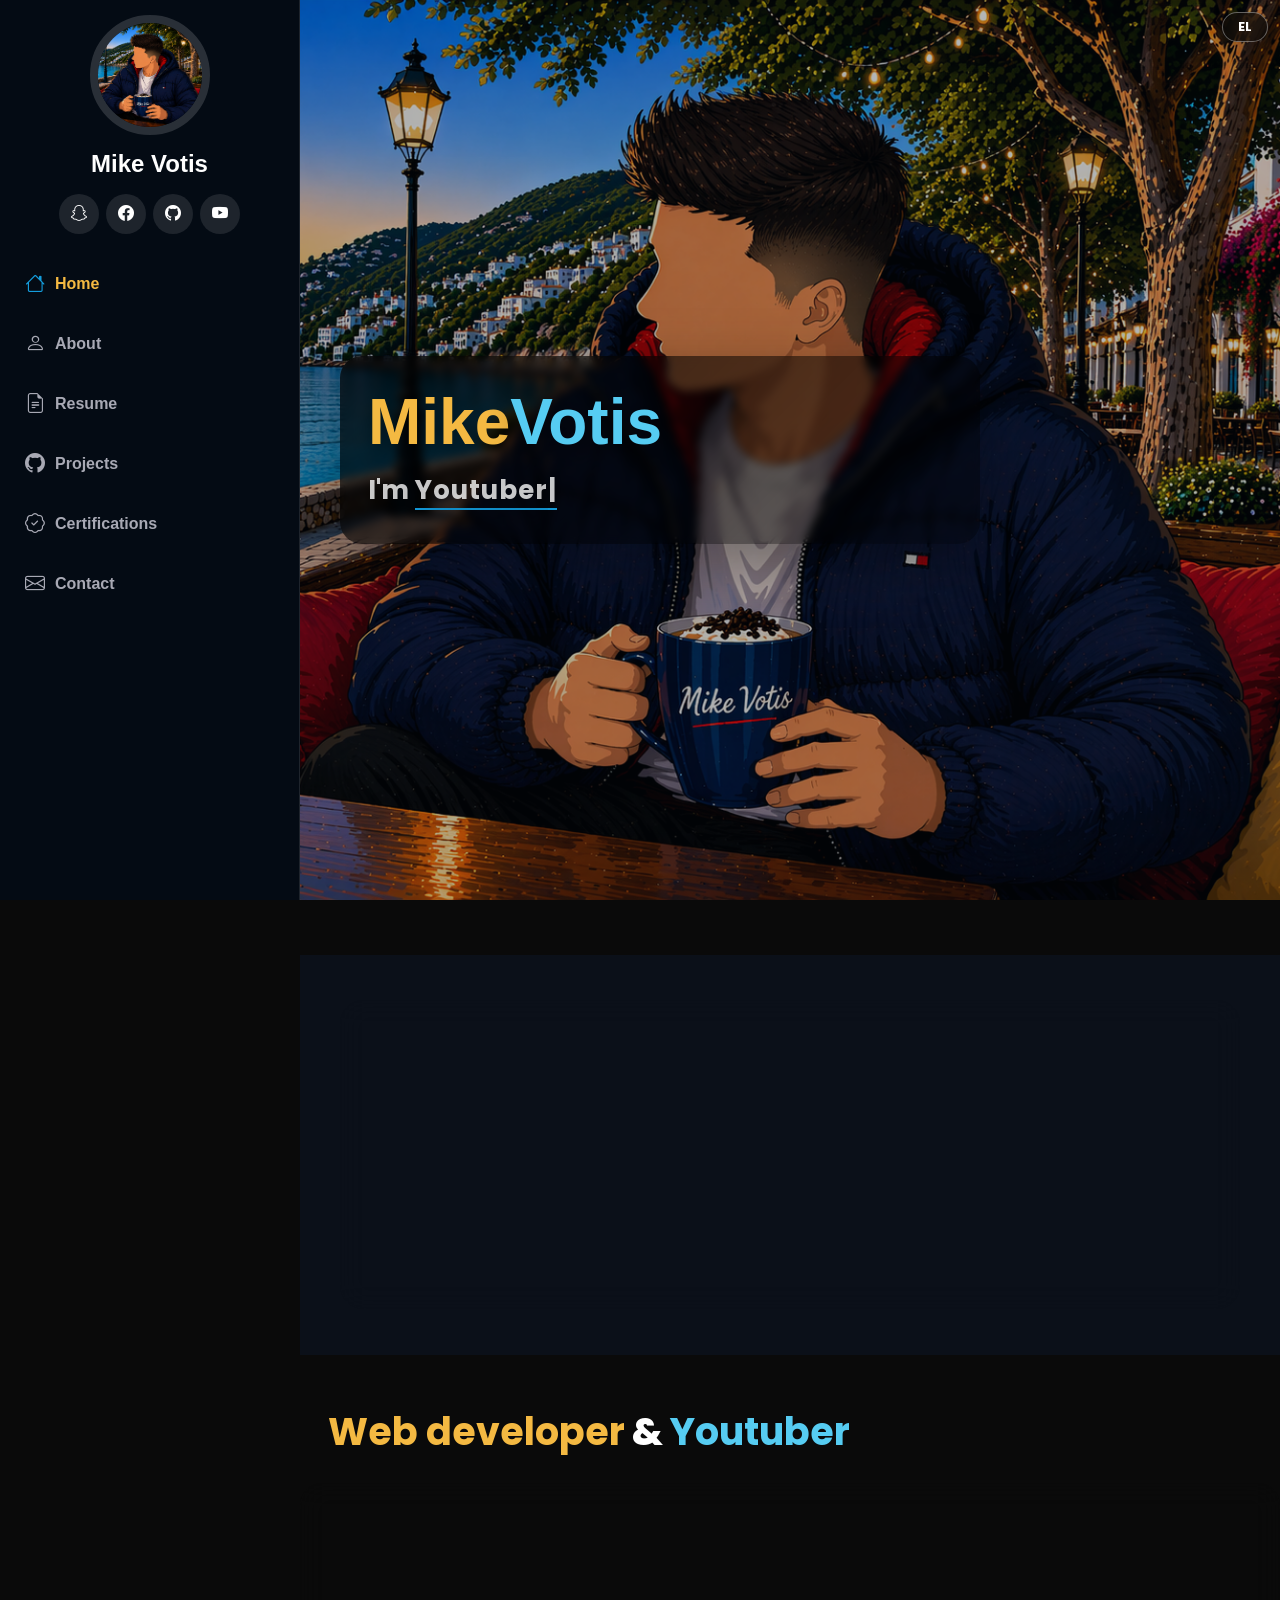
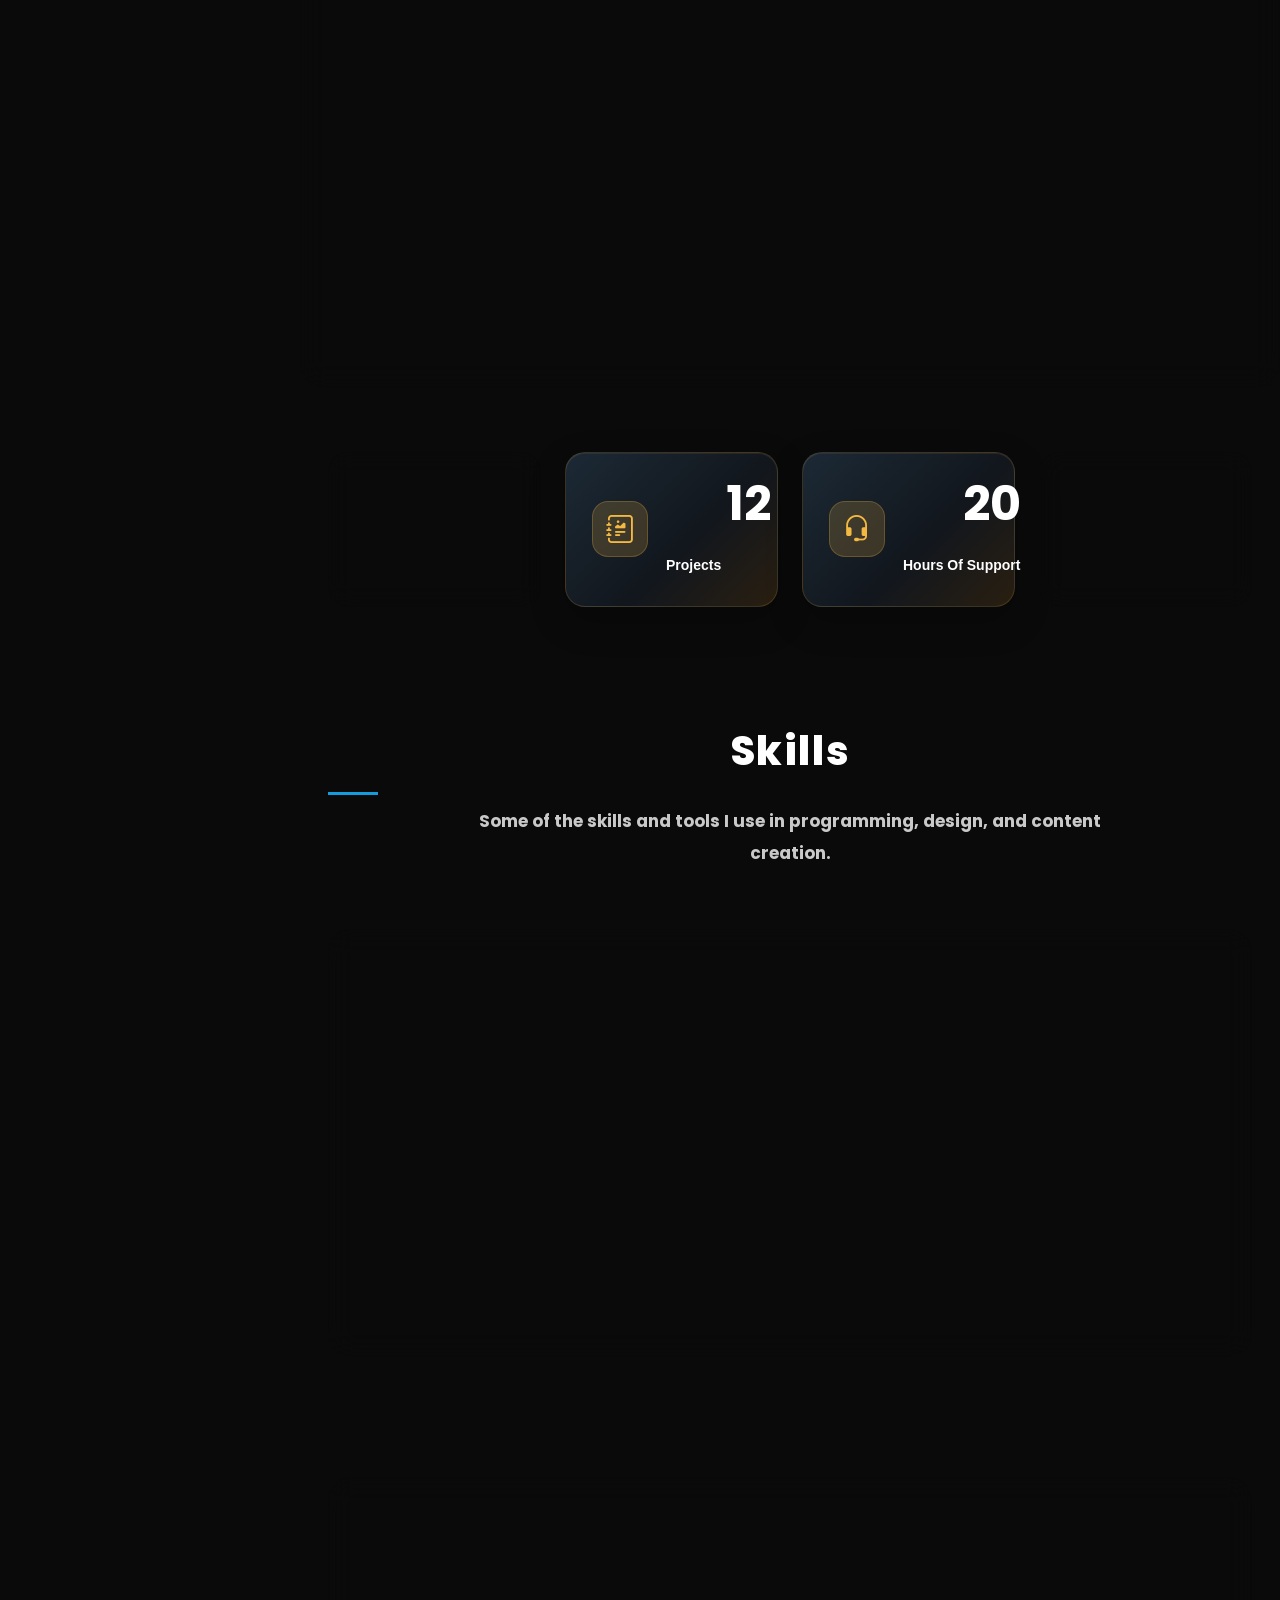
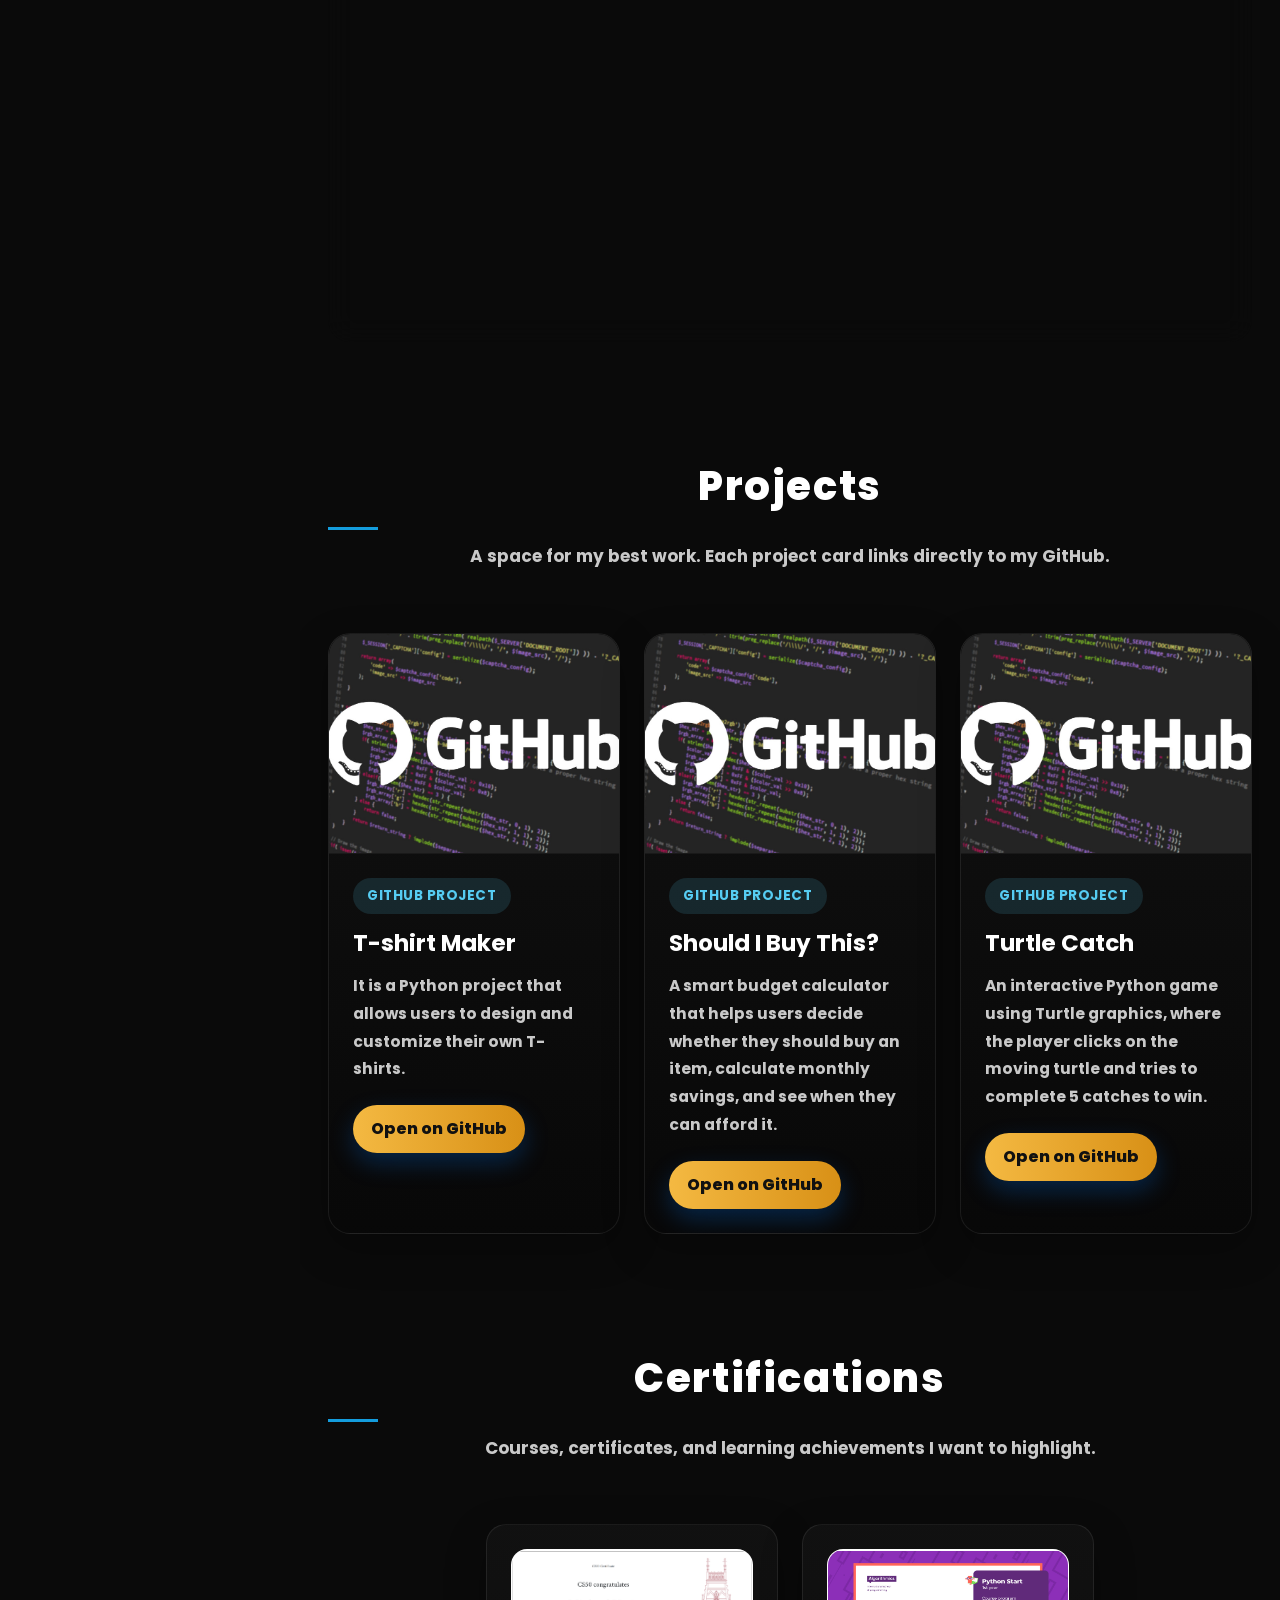
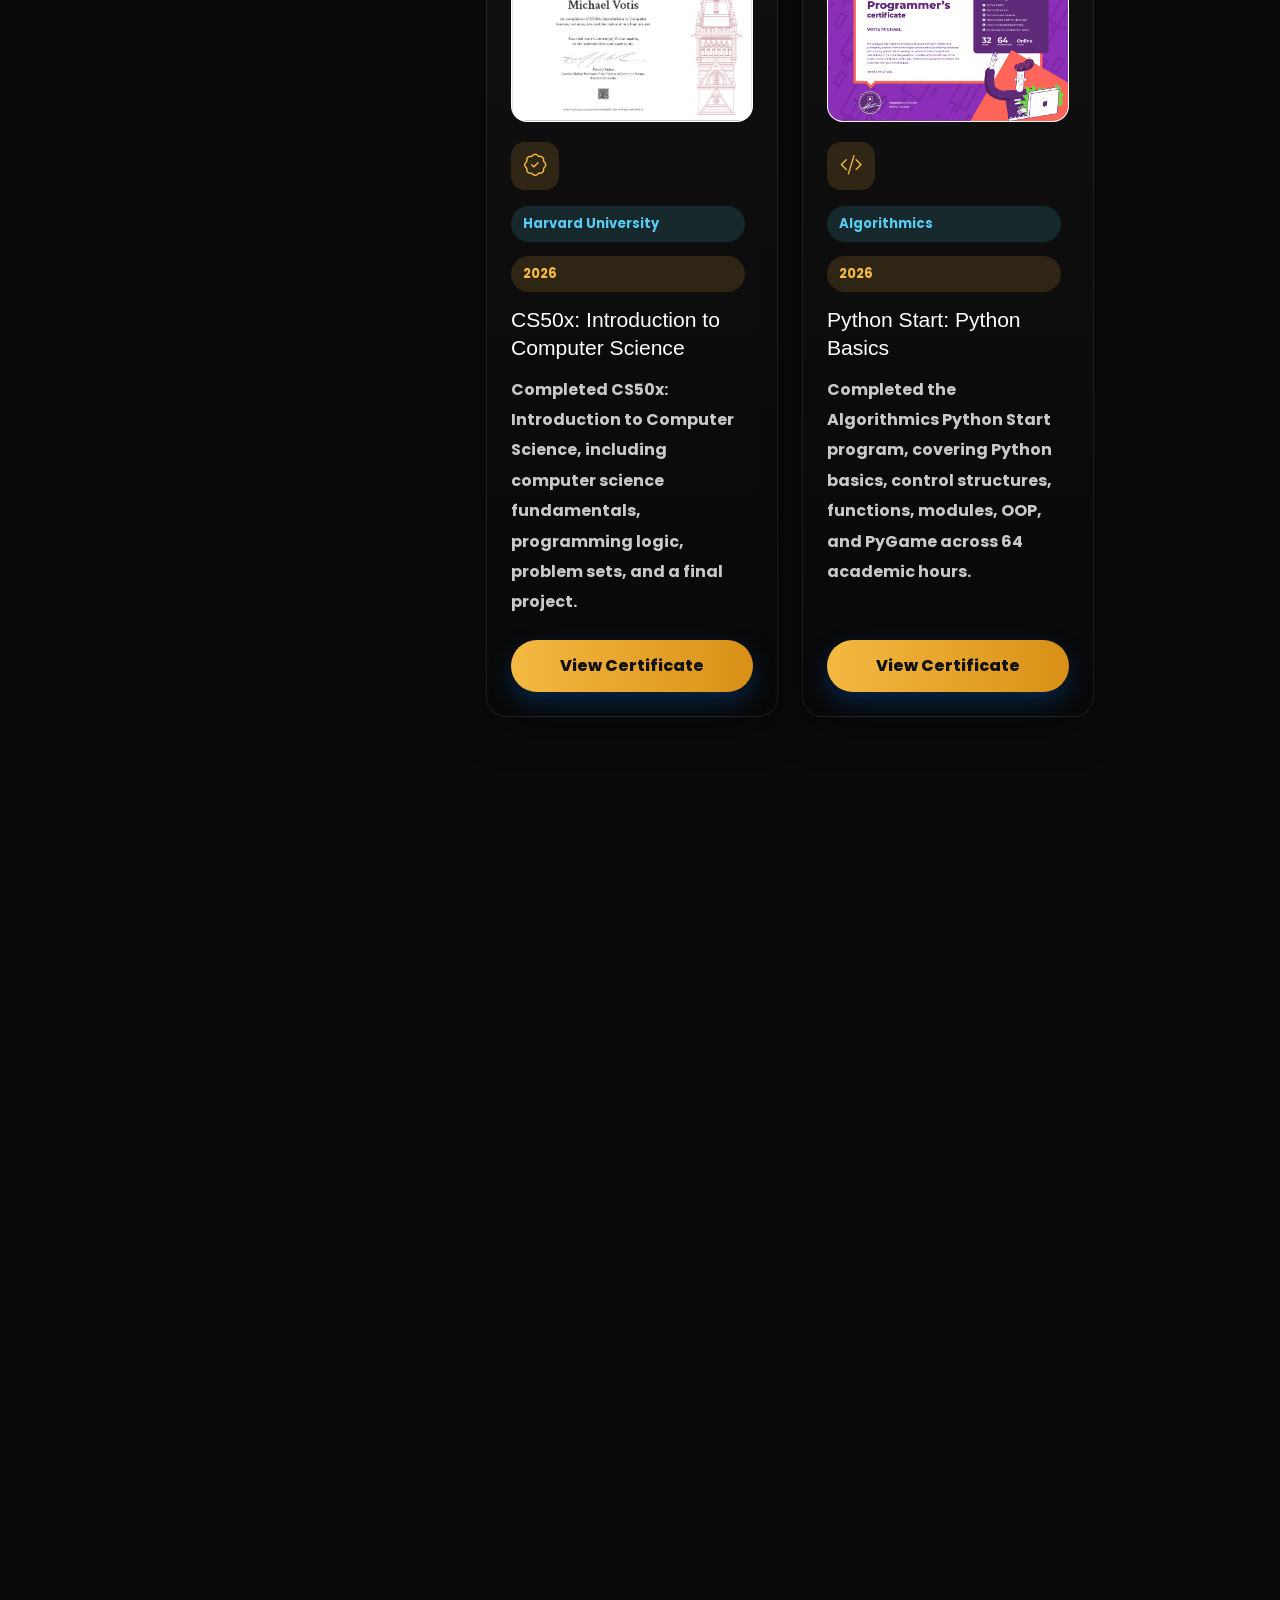
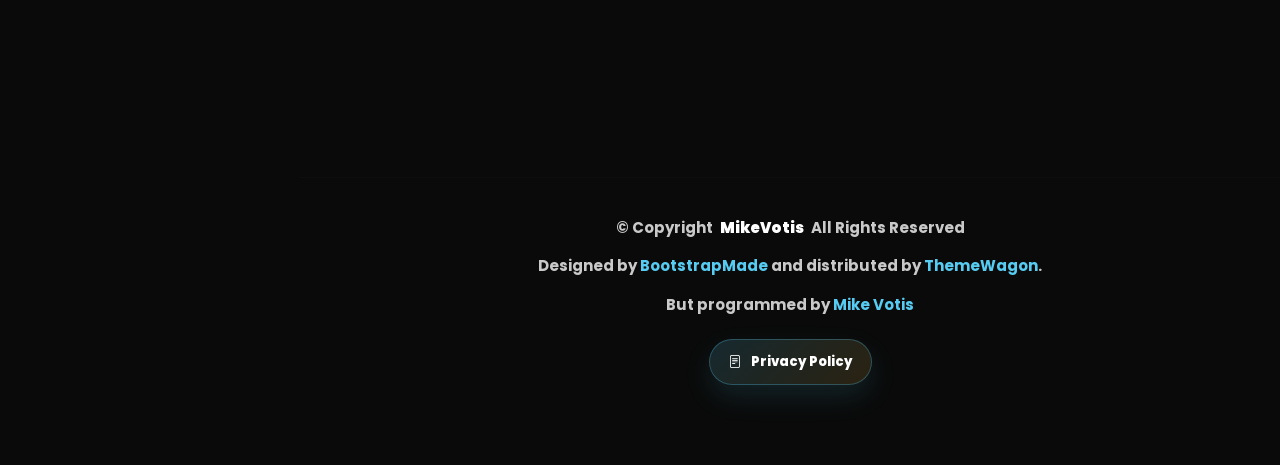
==== commit 72569ea3: "Polish contact underline and footer spacing" ====
--- a/index.html
+++ b/index.html
@@ -619,11 +619,14 @@
 
     #contact .contact-box > .section-title h2 {
       margin-bottom: 14px;
+      text-align: center;
     }
 
     #contact .contact-box > .section-title h2::after {
-      margin-left: auto;
-      margin-right: auto;
+      display: block;
+      left: auto !important;
+      width: 58px;
+      margin: 16px auto 0 !important;
       background: linear-gradient(90deg, var(--accent-gold), var(--accent-blue));
     }
 
@@ -671,7 +674,7 @@
 
     .footer {
       margin: auto 0 0 !important;
-      padding: 36px 0 0 !important;
+      padding: 36px 0 72px !important;
     }
 
     .footer-box {
@@ -697,6 +700,7 @@
 
     .footer .footer-privacy-link {
       margin-top: 10px;
+      margin-bottom: 8px;
       background: linear-gradient(135deg, rgba(86, 204, 242, 0.16), rgba(244, 185, 66, 0.14)) !important;
       border: 1px solid rgba(86, 204, 242, 0.28) !important;
       color: #ffffff !important;
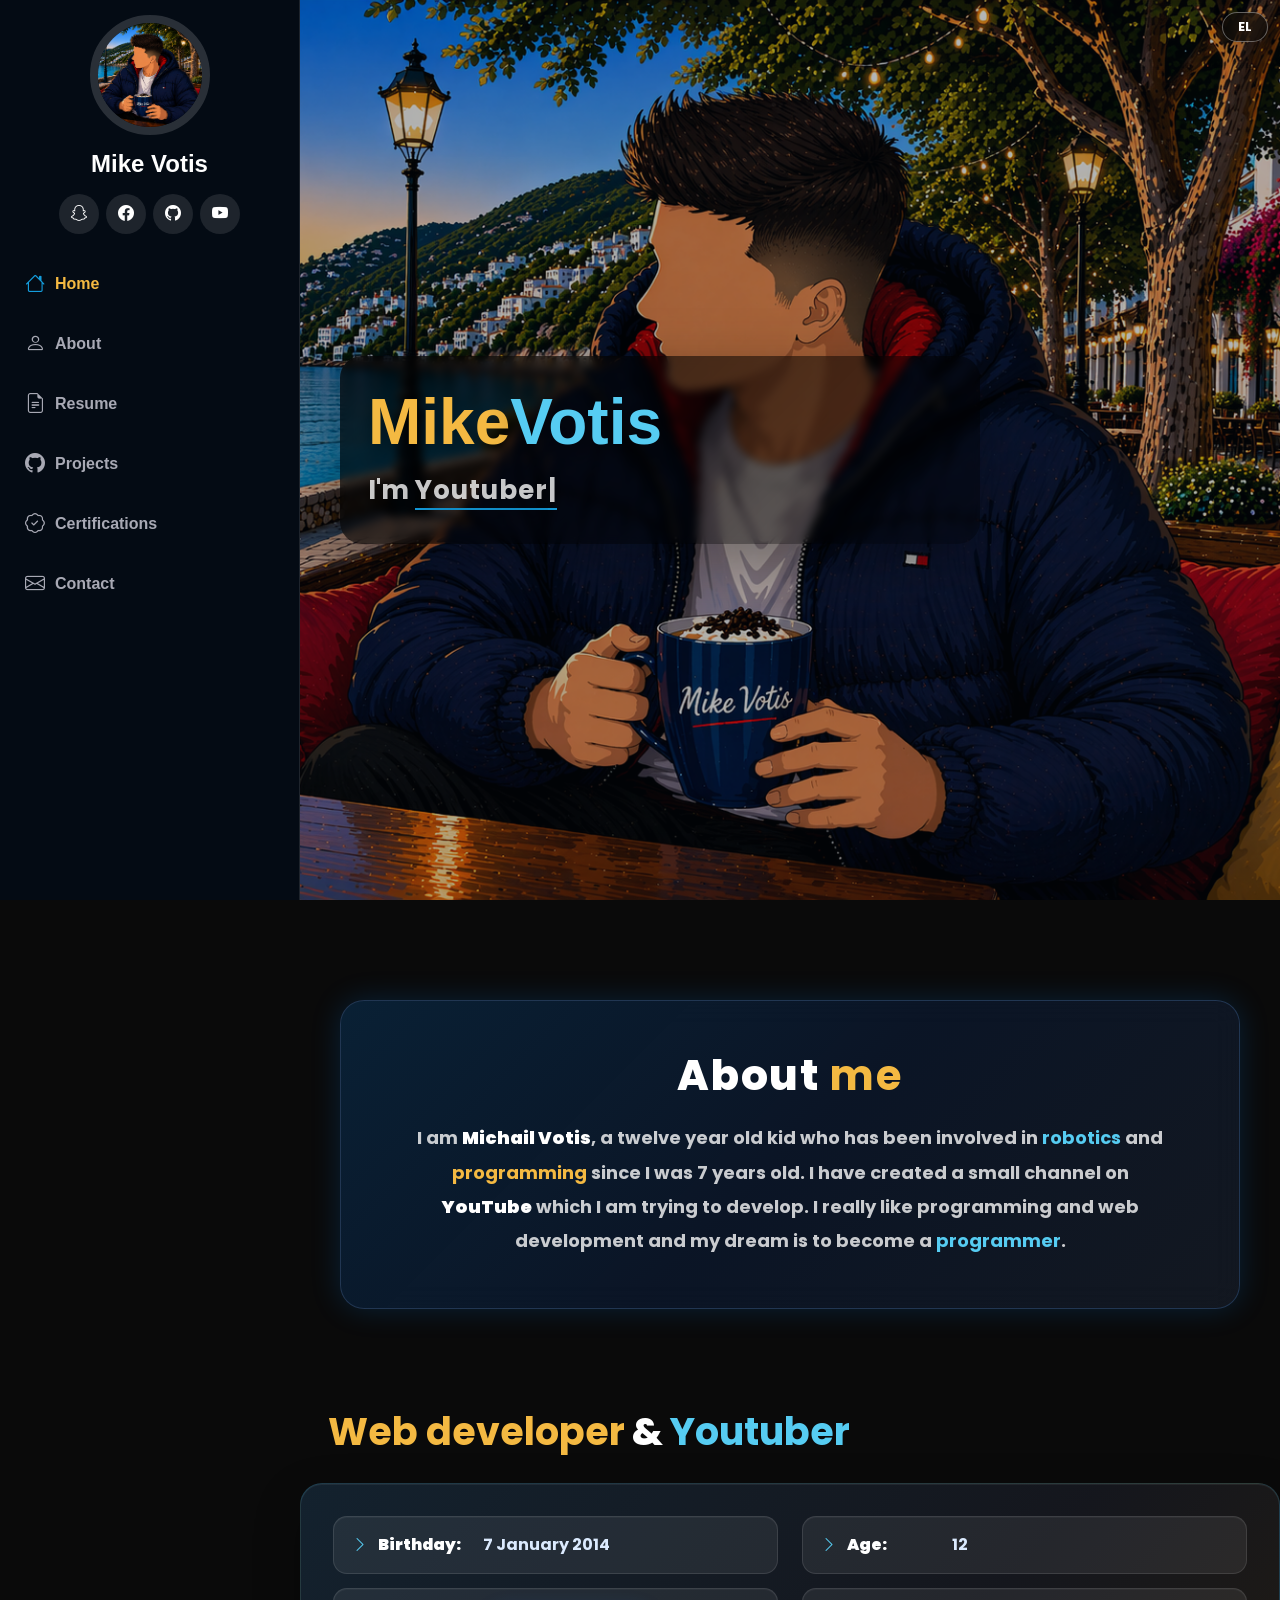
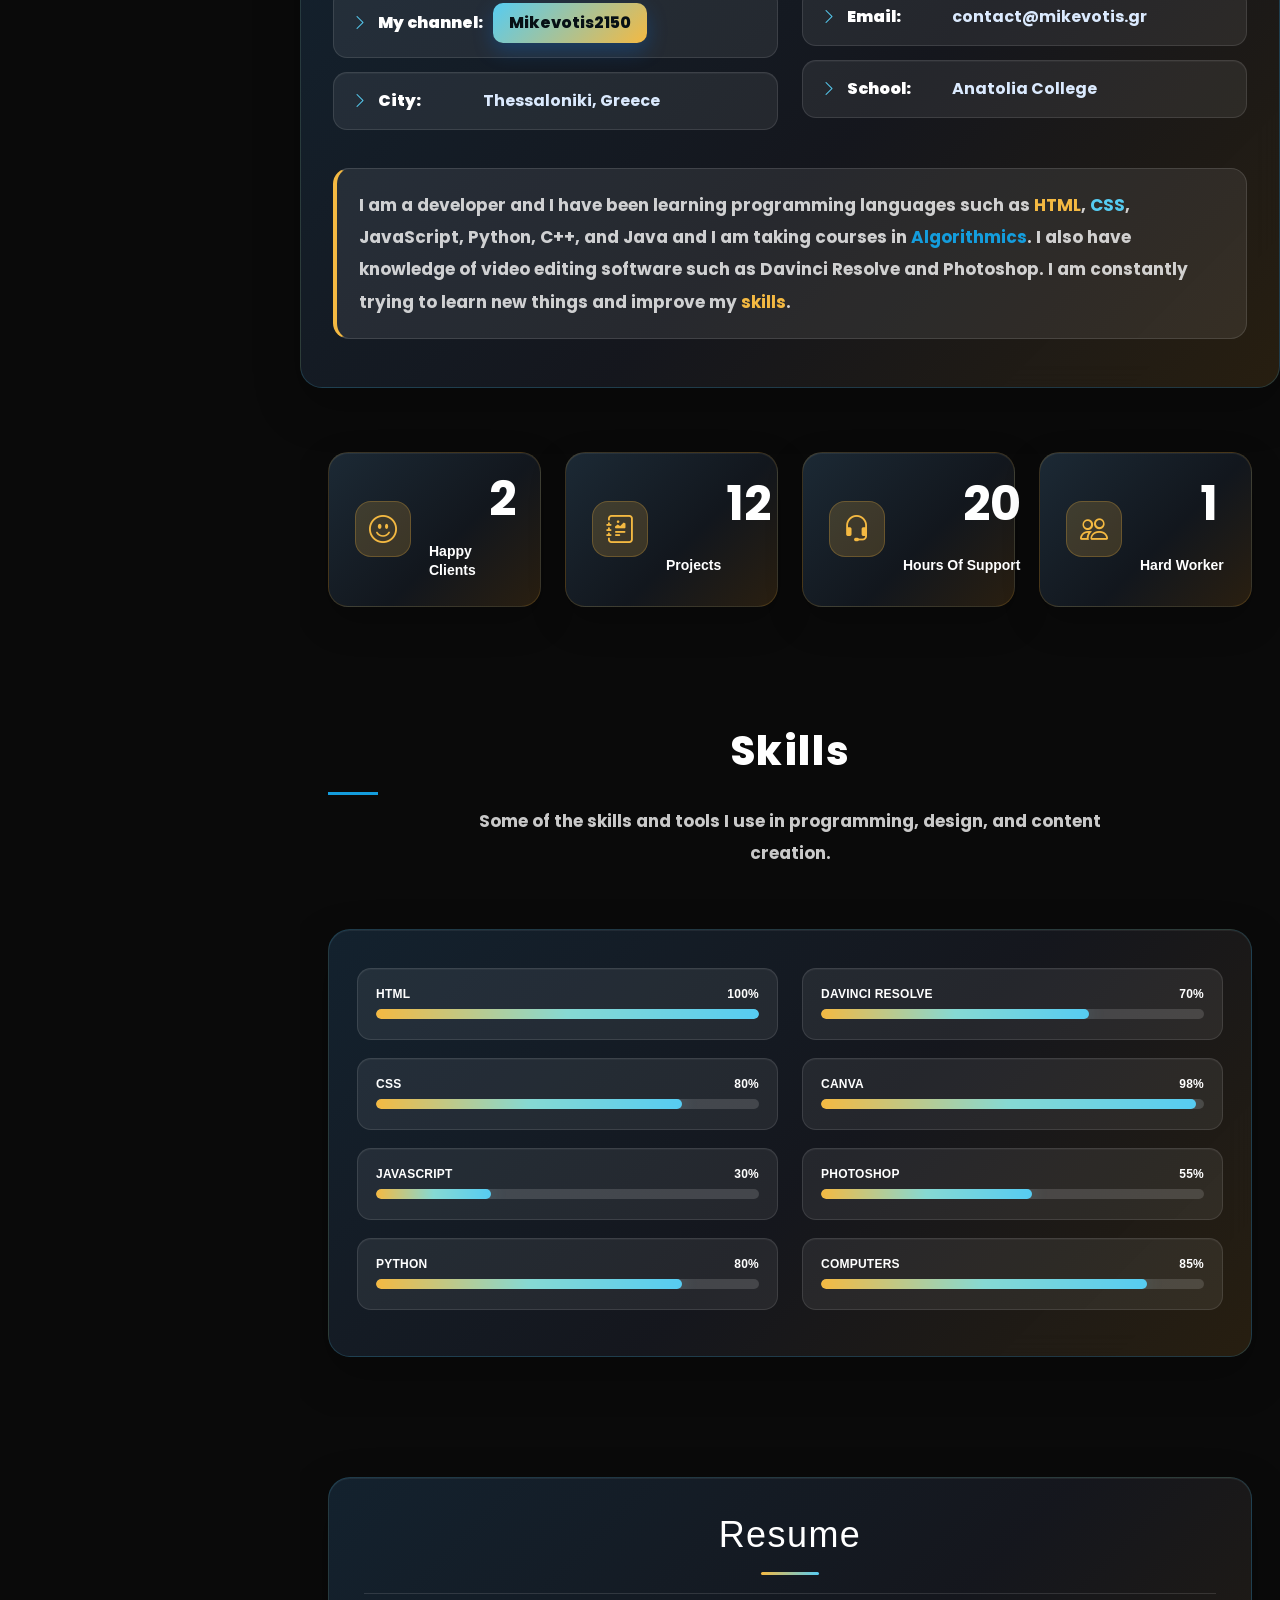
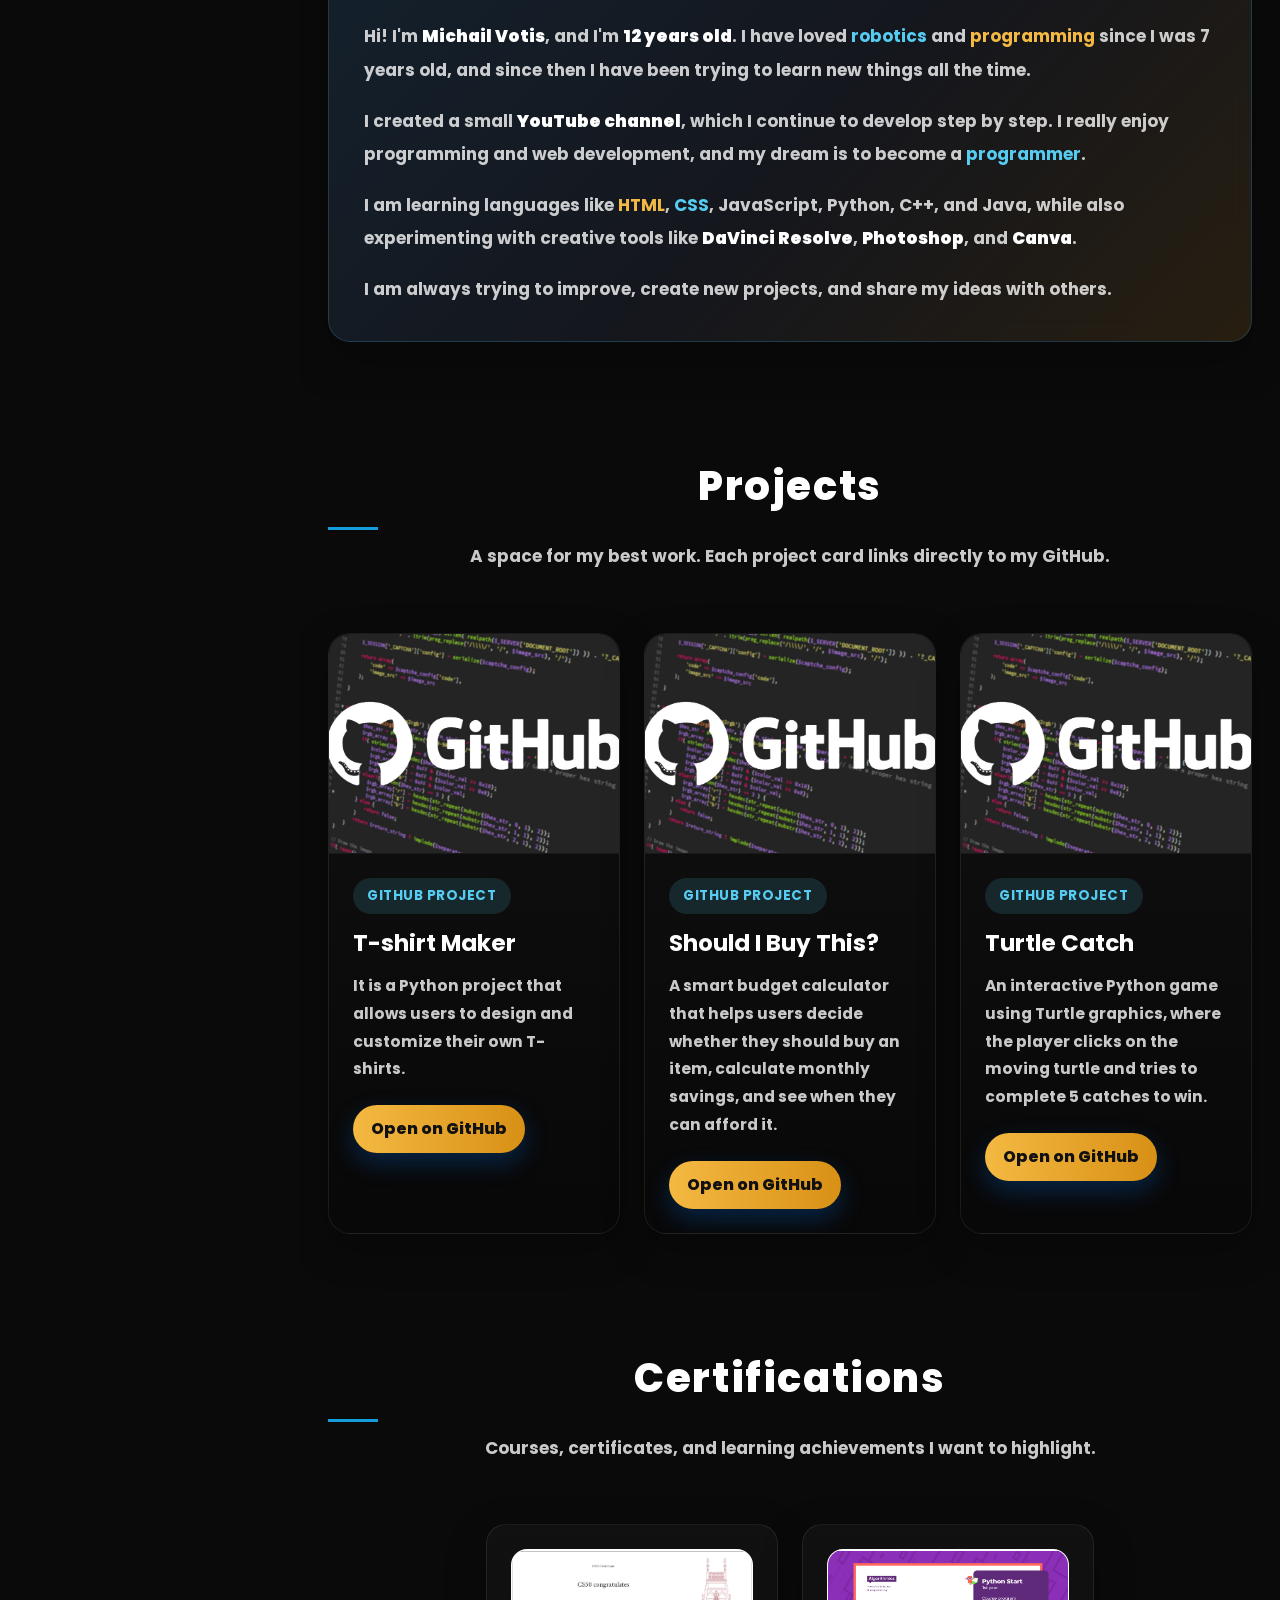
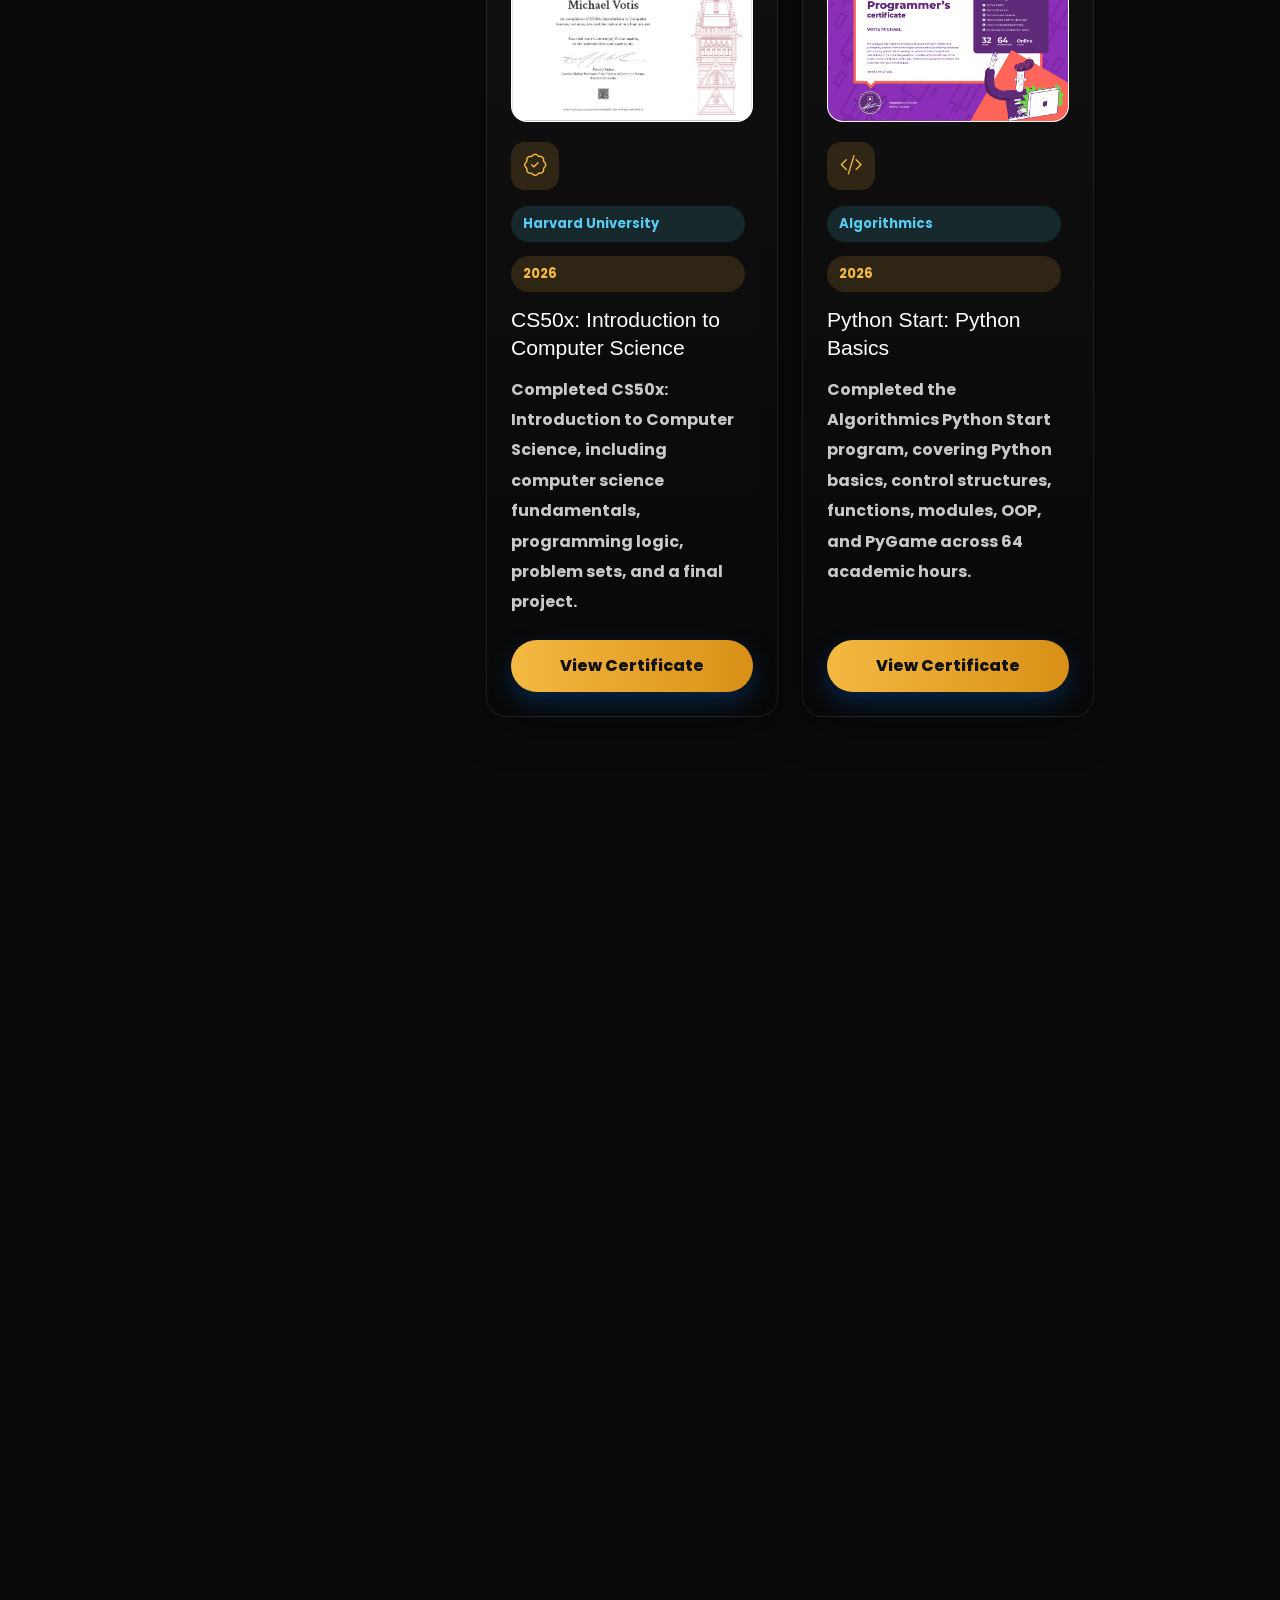
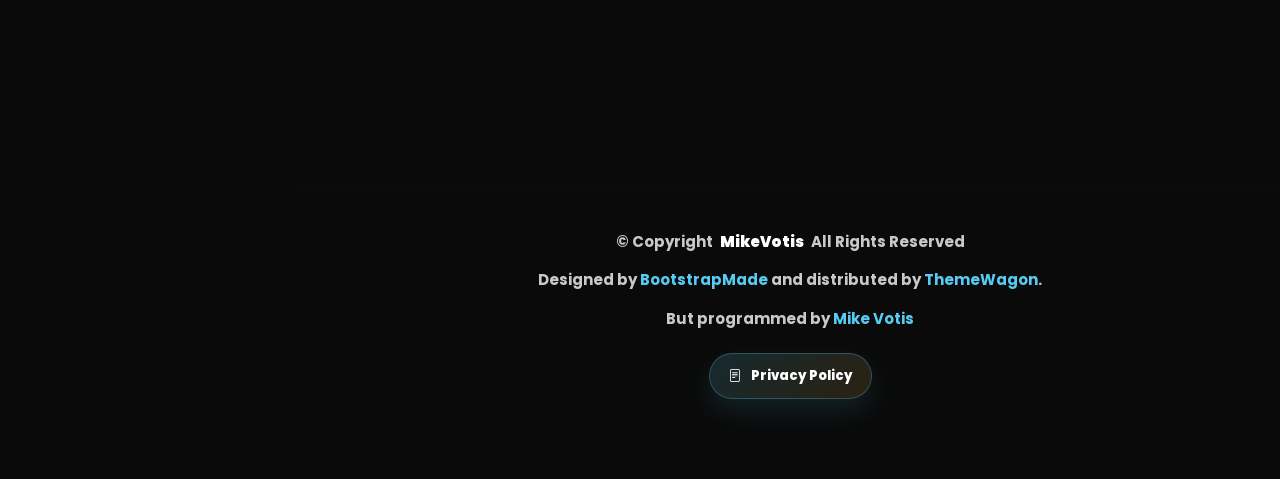
==== commit 0879adac: "Center contact heading underline" ====
--- a/index.html
+++ b/index.html
@@ -618,15 +618,18 @@
     }
 
     #contact .contact-box > .section-title h2 {
+      display: inline-block;
       margin-bottom: 14px;
+      padding-bottom: 20px;
       text-align: center;
     }
 
     #contact .contact-box > .section-title h2::after {
       display: block;
-      left: auto !important;
+      left: 50% !important;
       width: 58px;
-      margin: 16px auto 0 !important;
+      margin: 0 !important;
+      transform: translateX(-50%);
       background: linear-gradient(90deg, var(--accent-gold), var(--accent-blue));
     }
 
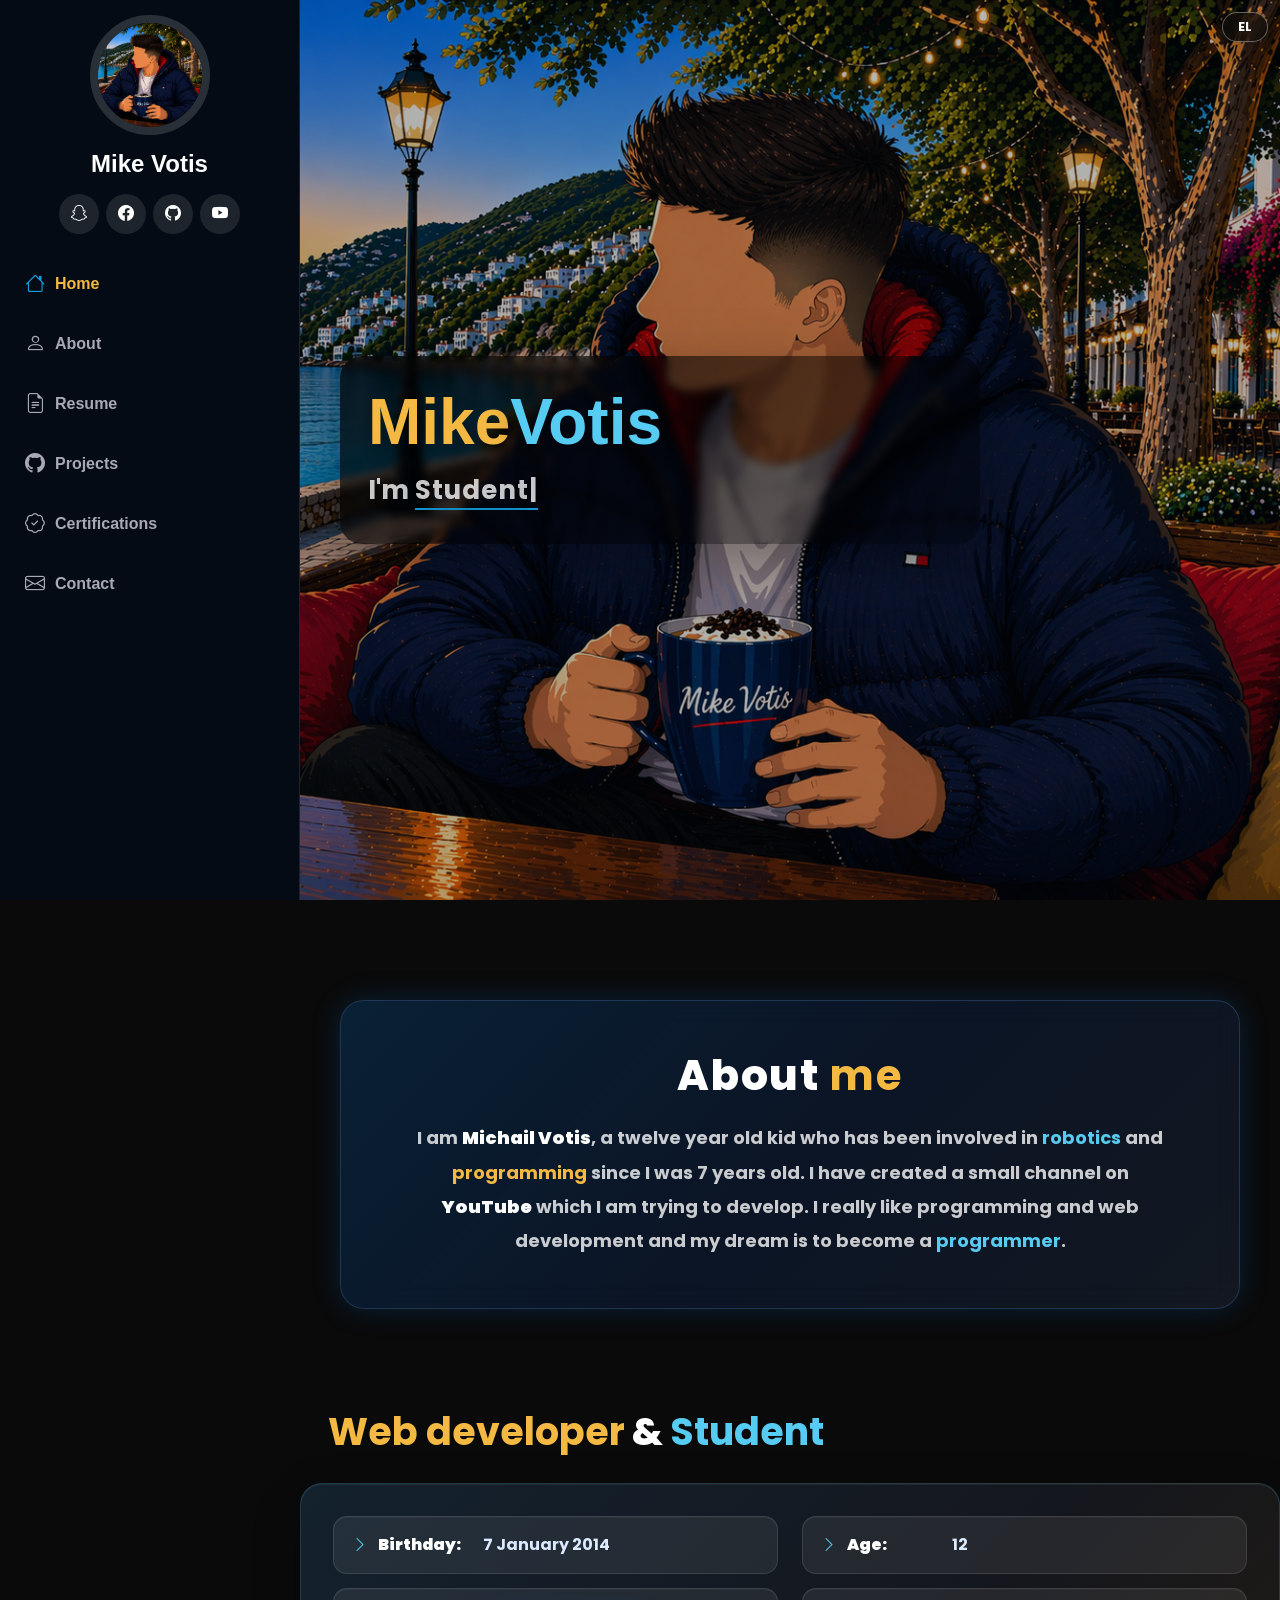
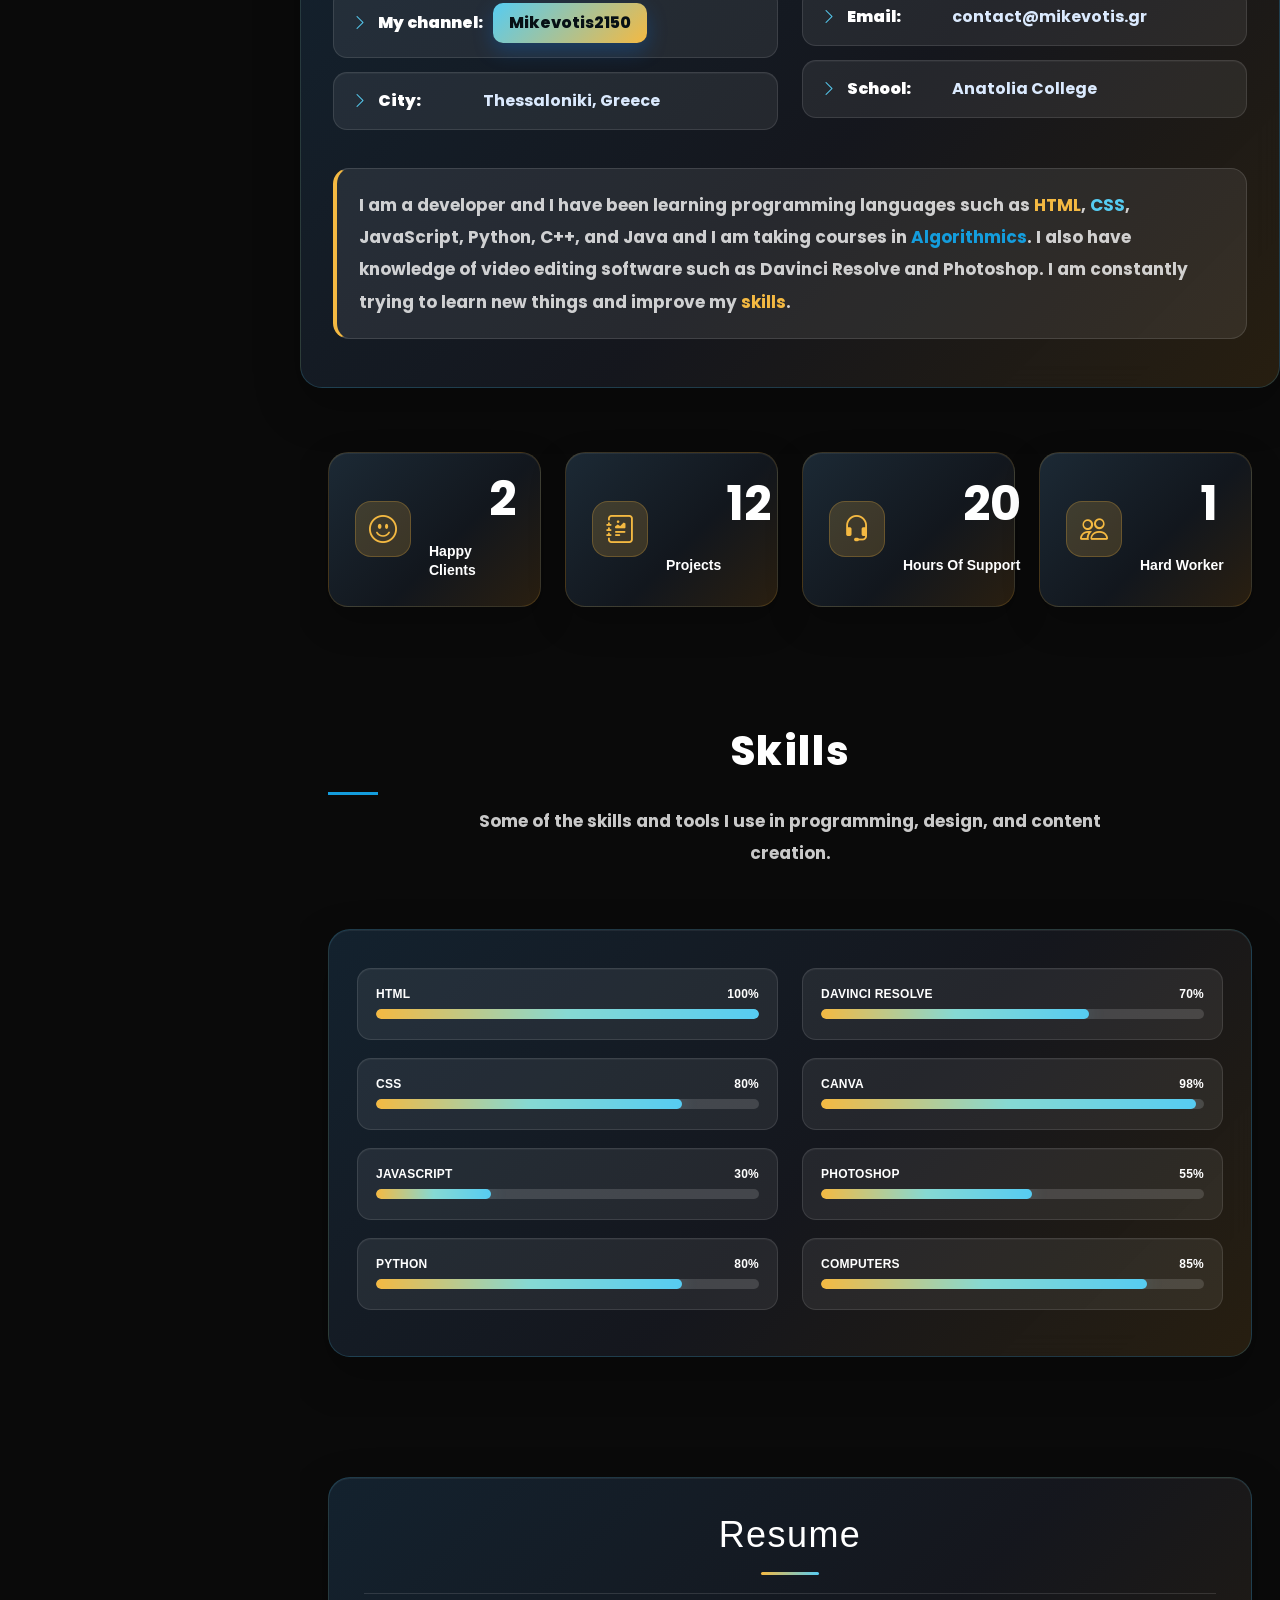
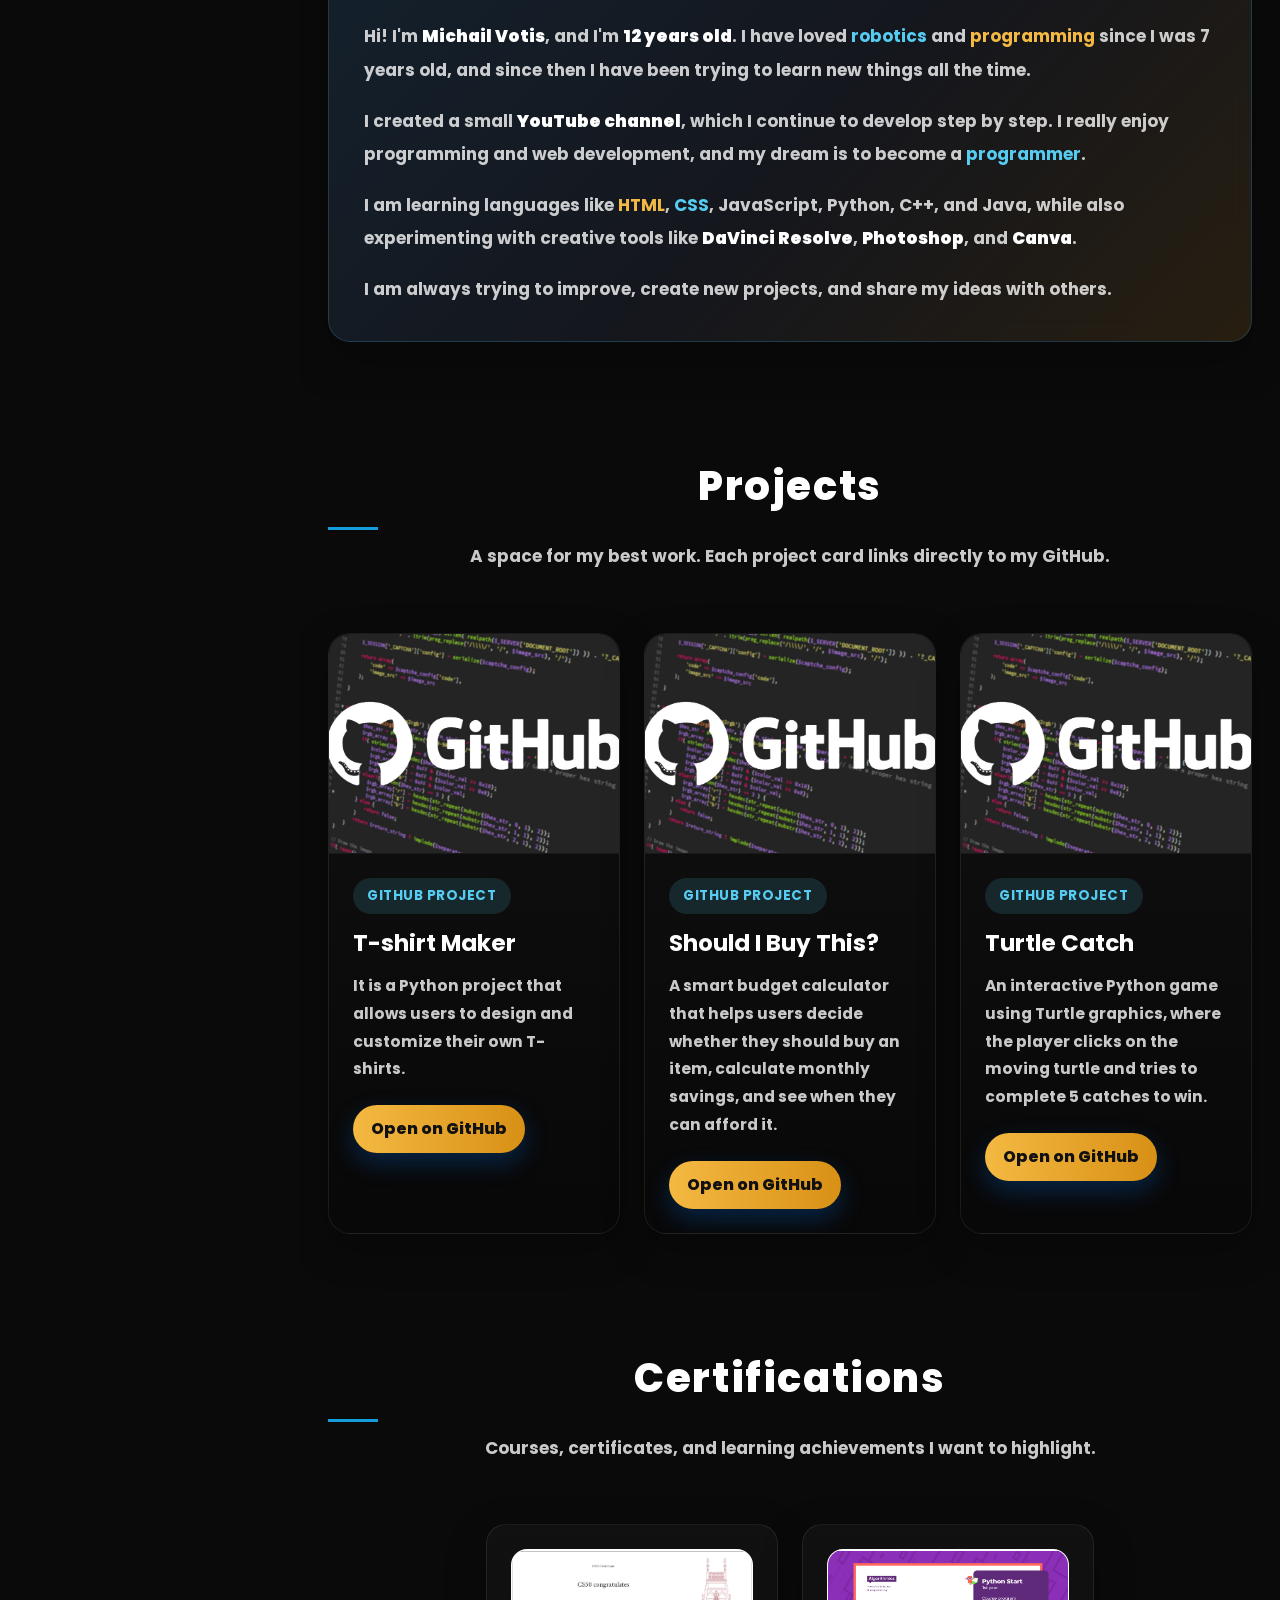
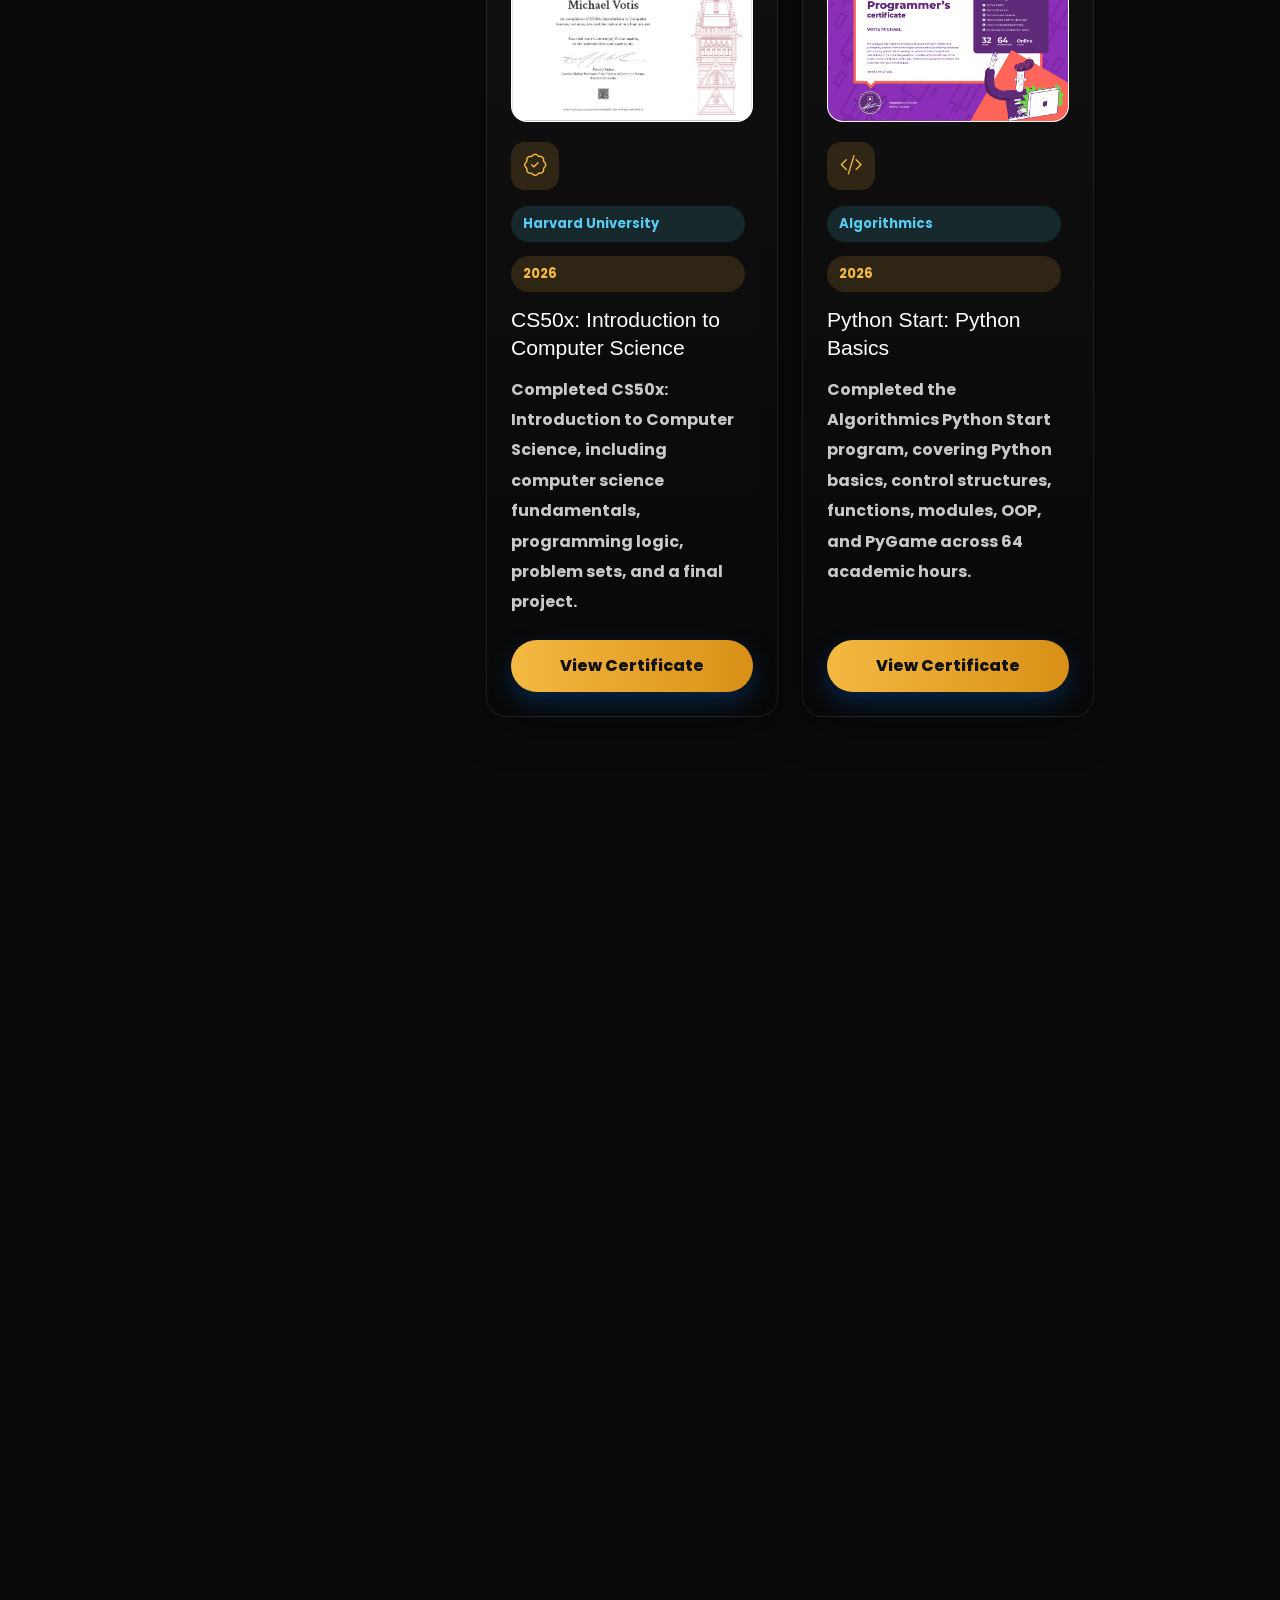
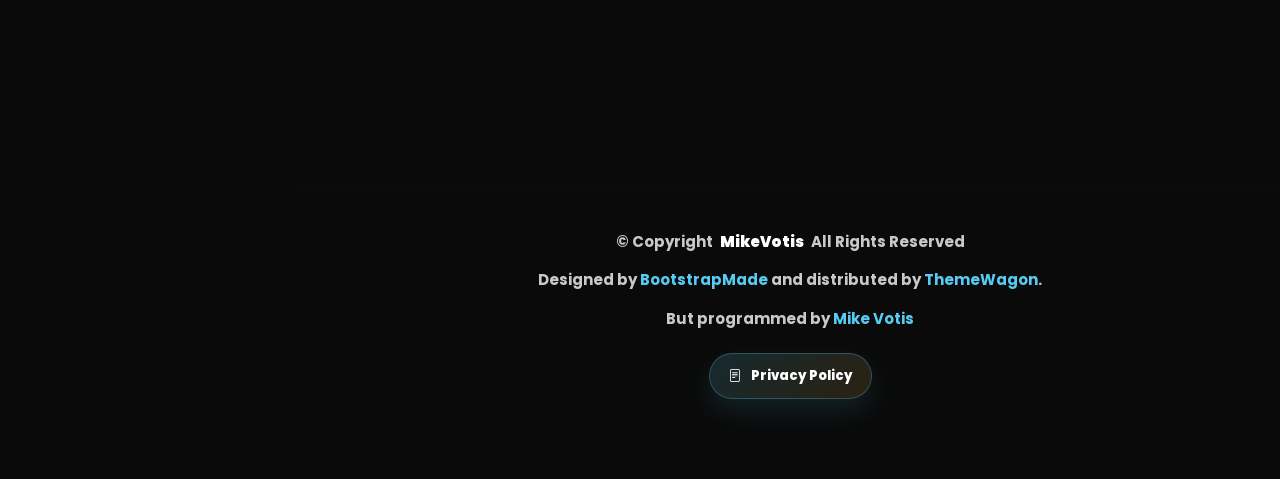
==== commit 1ced7e1e: "Update portfolio role labels" ====
--- a/index.html
+++ b/index.html
@@ -823,7 +823,7 @@
 
       <div class="container" data-aos="fade-up" data-aos-delay="100">
         <h2><span class="highlight-gold">Mike</span><span class="highlight-blue">Votis</span></h2>
-        <p>I'm <span class="typed" data-typed-items="Youtuber,Developer,Designer, Editor ">Designer</span></p>
+        <p>I'm <span class="typed" data-typed-items="Student,Developer,Websites Builder,Designer, Editor ">Designer</span></p>
       </div>
     </section><!-- /Hero Section -->
 
@@ -832,7 +832,7 @@
   <div class="about-header-box" data-aos="fade-up" data-aos-delay="100">
     <h2>About <span class="highlight-gold">me</span></h2>
     <p>
-      I am <strong>Michail Votis</strong>, a twelve year old kid who has been involved in
+      I am <strong>Michael Votis</strong>, a twelve year old kid who has been involved in
       <span class="highlight-blue">robotics</span> and
       <span class="highlight-gold">programming</span> since I was 7 years old.
       I have created a small channel on <strong>YouTube</strong> which I am trying to develop.
@@ -846,7 +846,7 @@
           
 <h2 class="about-subtitle">
   <span class="highlight-gold">Web developer</span> &amp;
-  <span class="highlight-blue">Youtuber</span>
+  <span class="highlight-blue">Student</span>
 </h2>
 
 <div class="about-info-box">
@@ -1041,7 +1041,7 @@
       <h2>Resume</h2>
 
       <p>
-        Hi! I'm <strong>Michail Votis</strong>, and I'm <strong>12 years old</strong>.
+        Hi! I'm <strong>Michael Votis</strong>, and I'm <strong>12 years old</strong>.
         I have loved <span class="highlight-blue">robotics</span> and
         <span class="highlight-gold">programming</span> since I was 7 years old,
         and since then I have been trying to learn new things all the time.
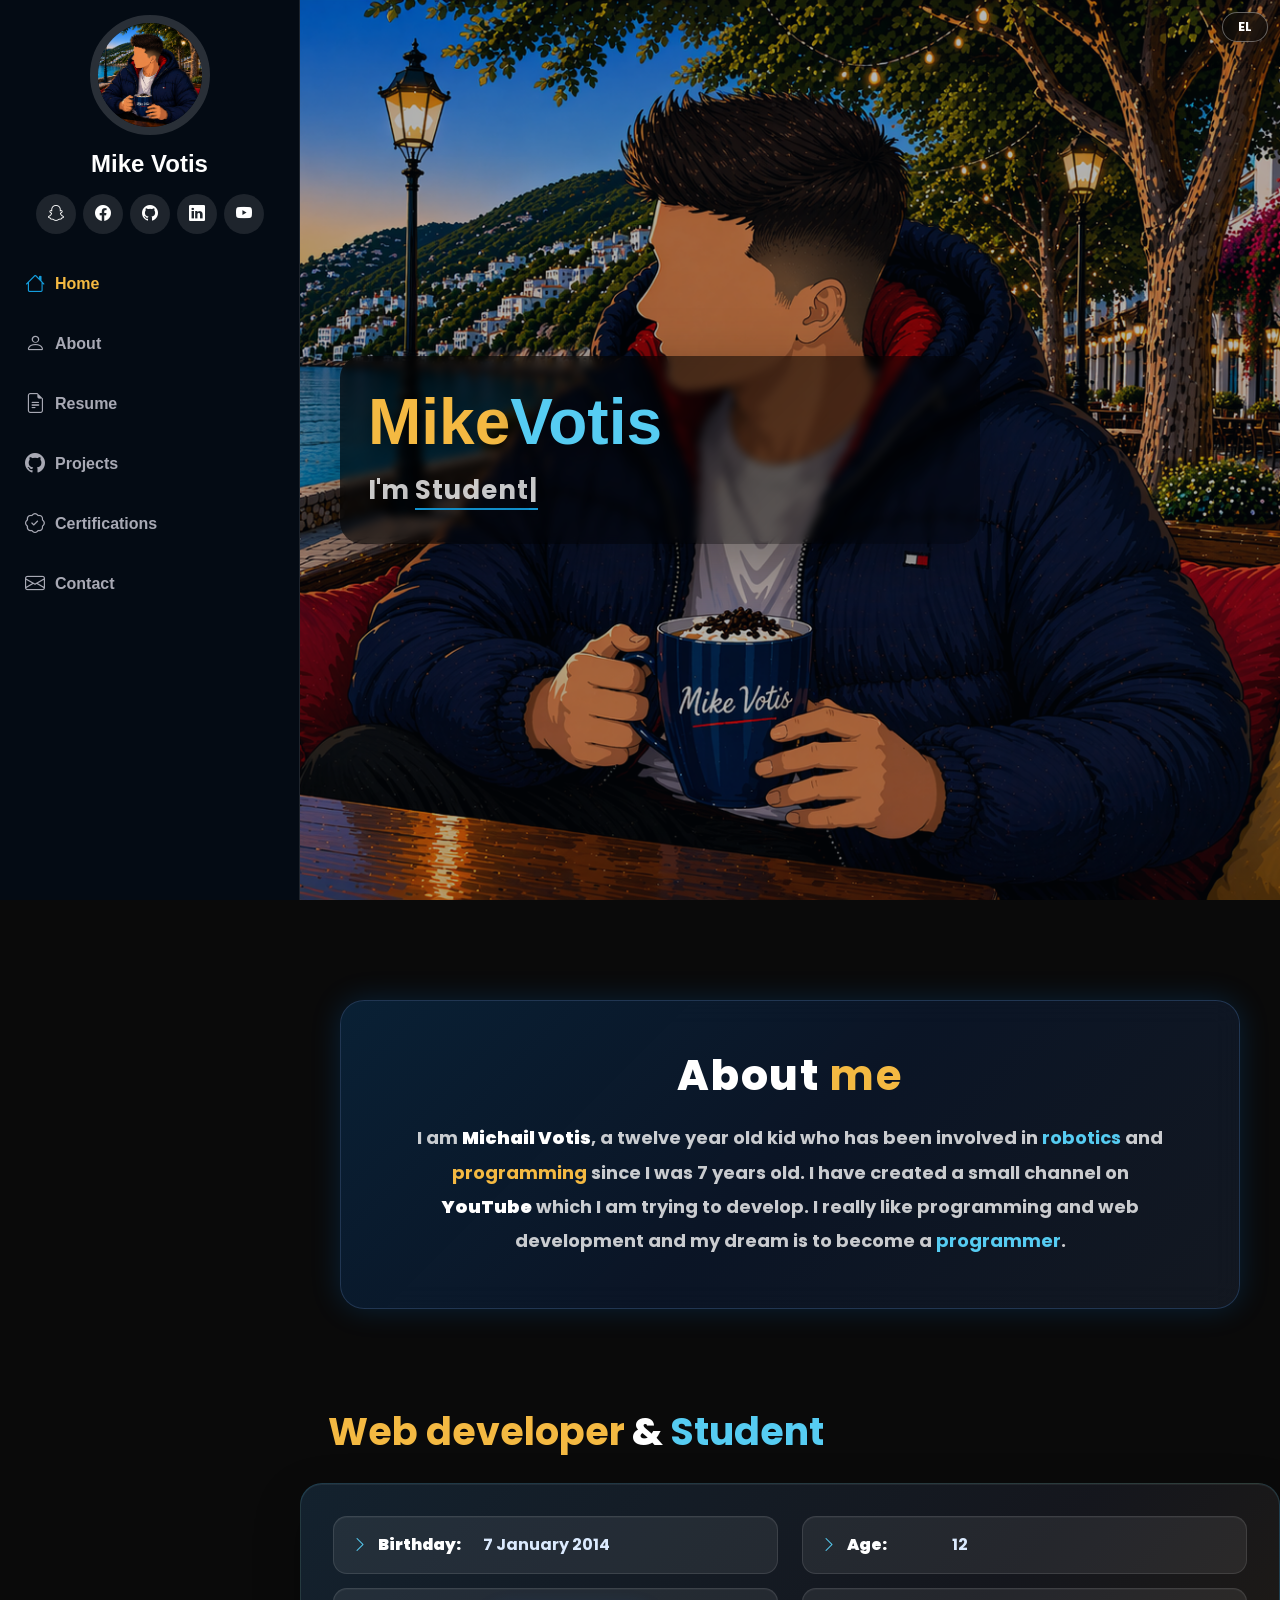
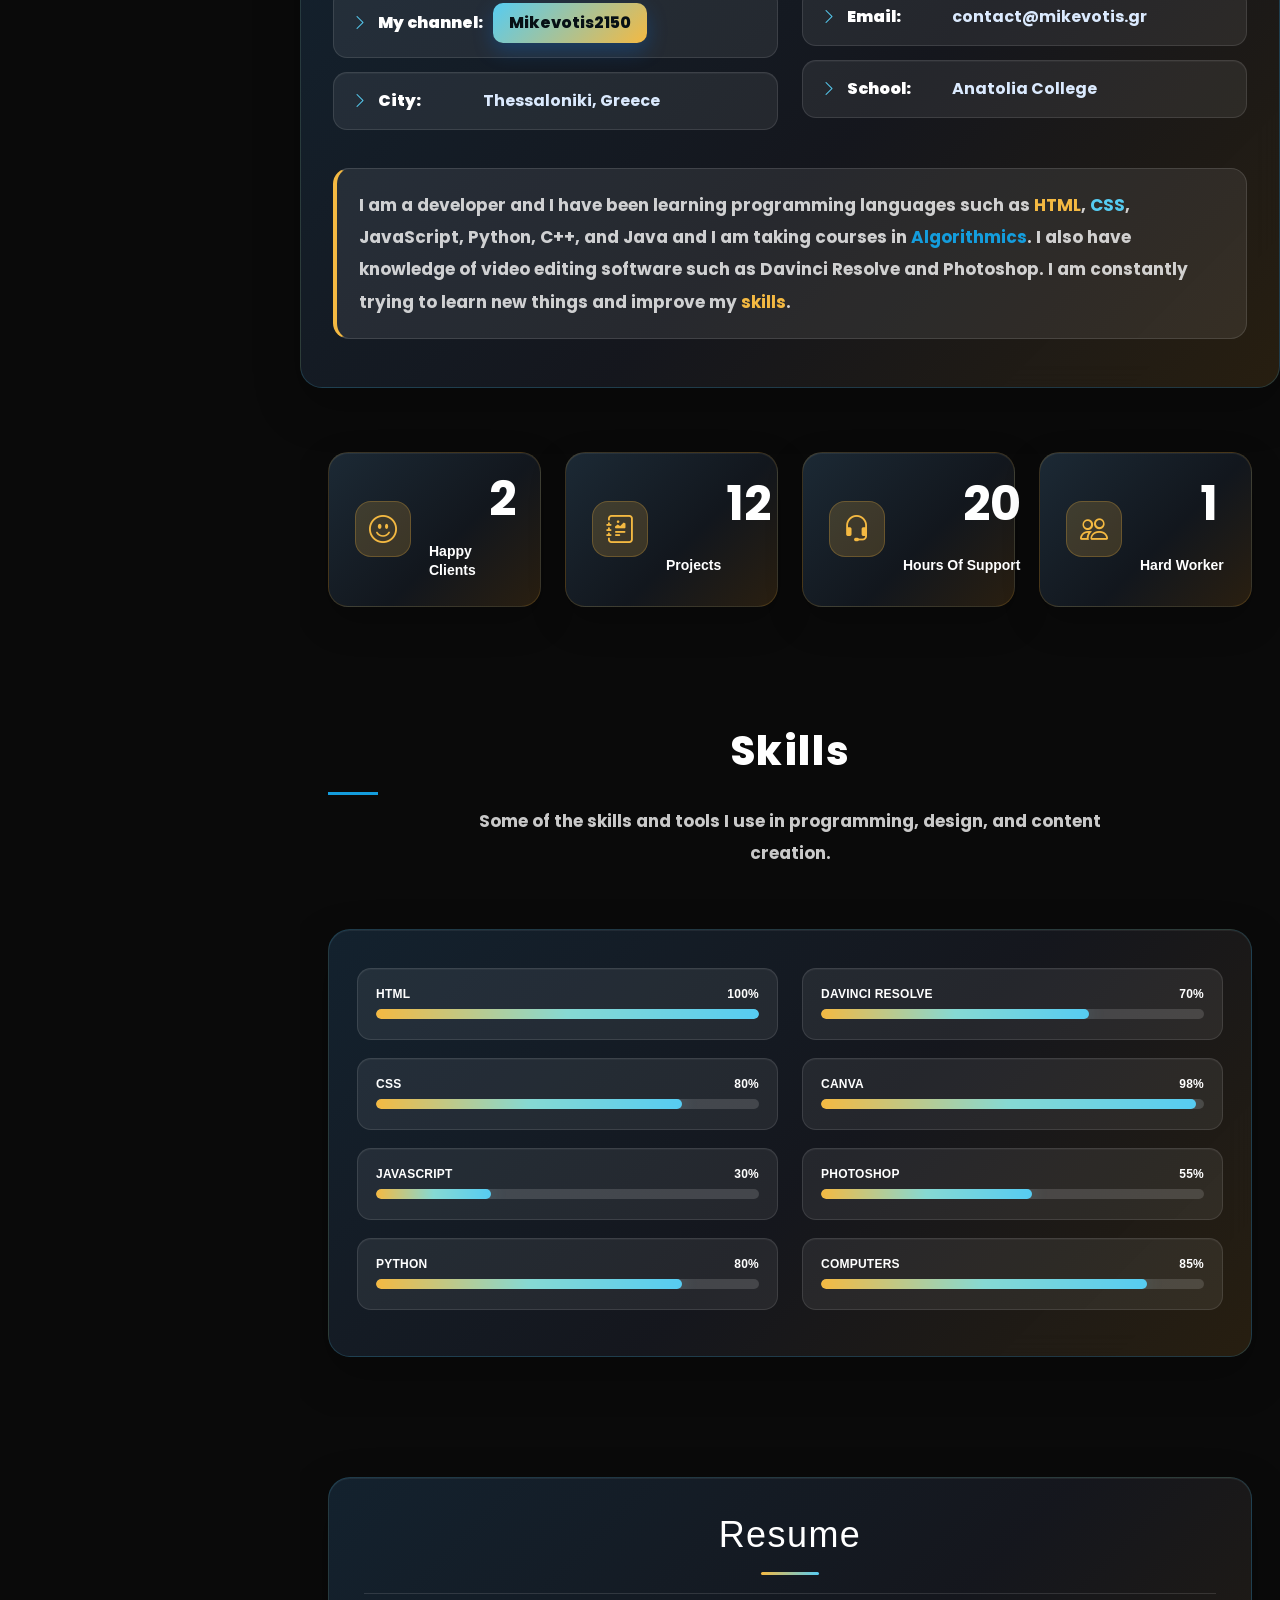
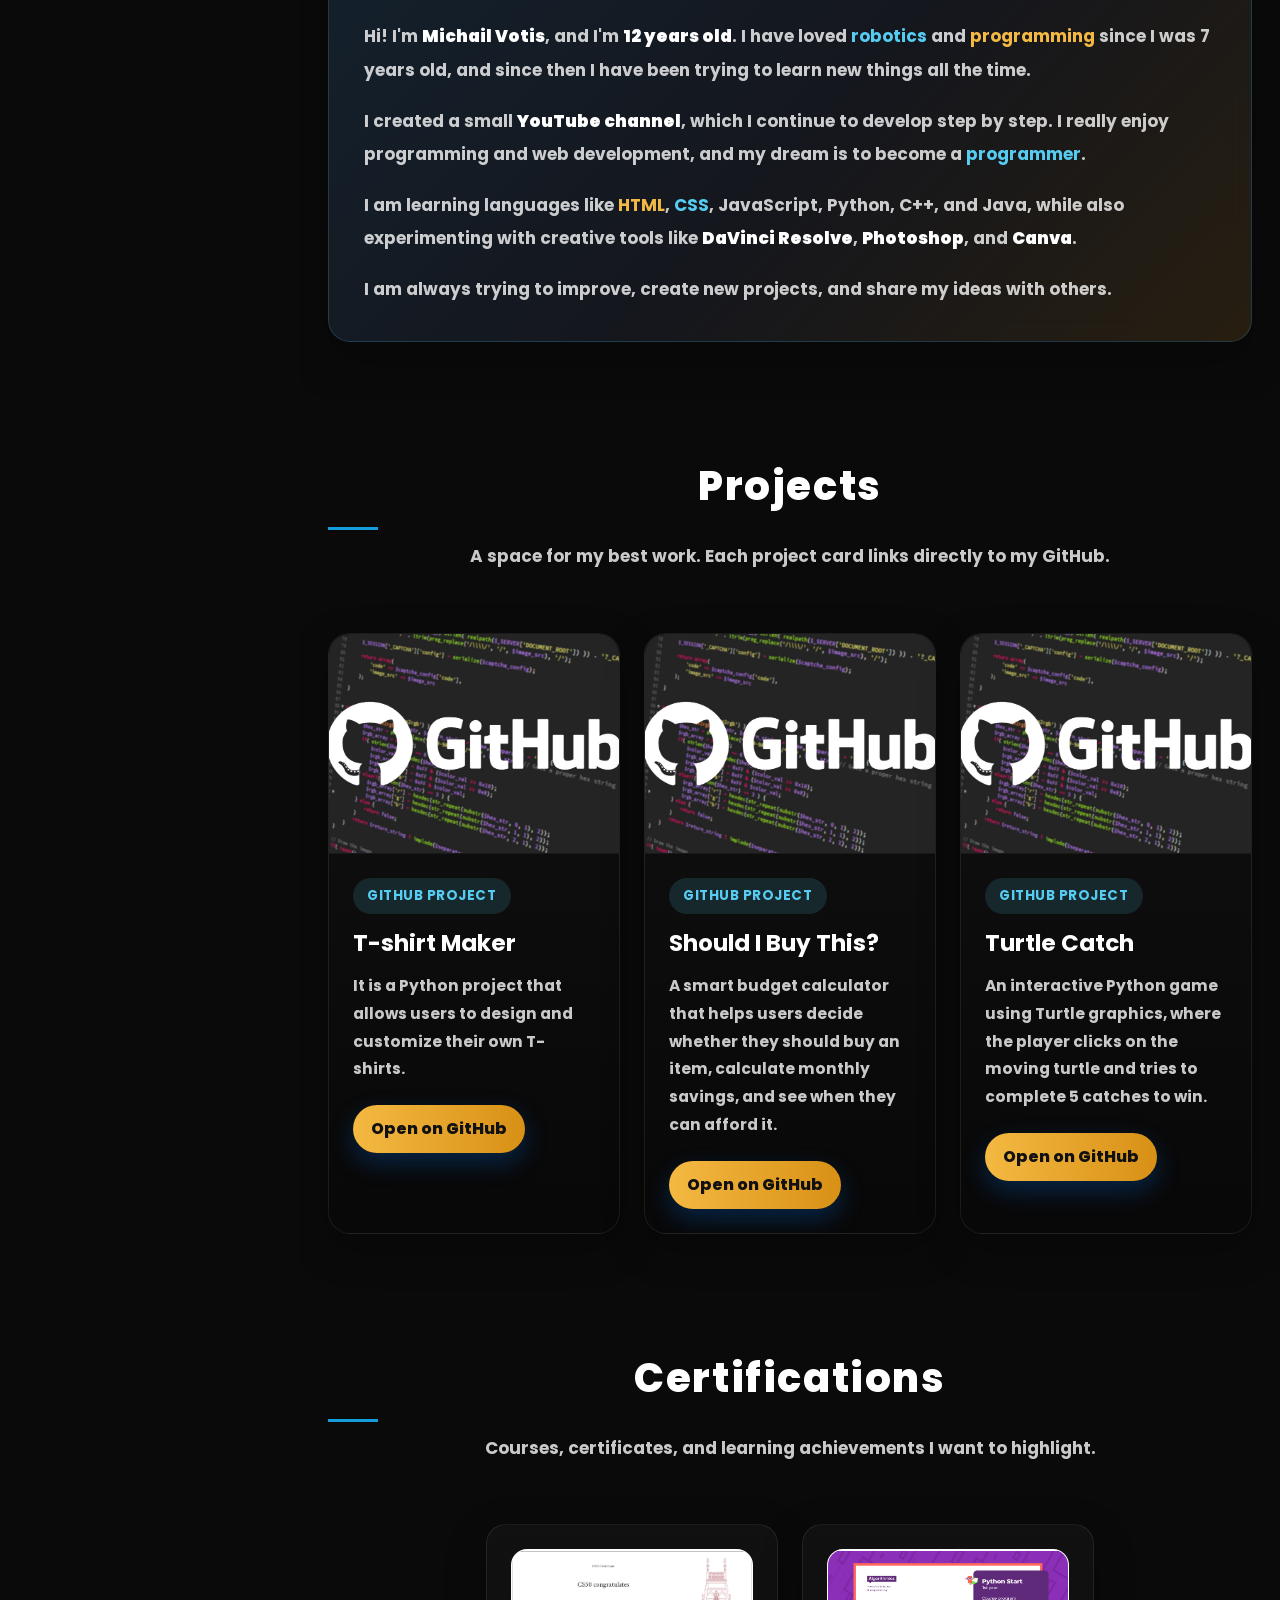
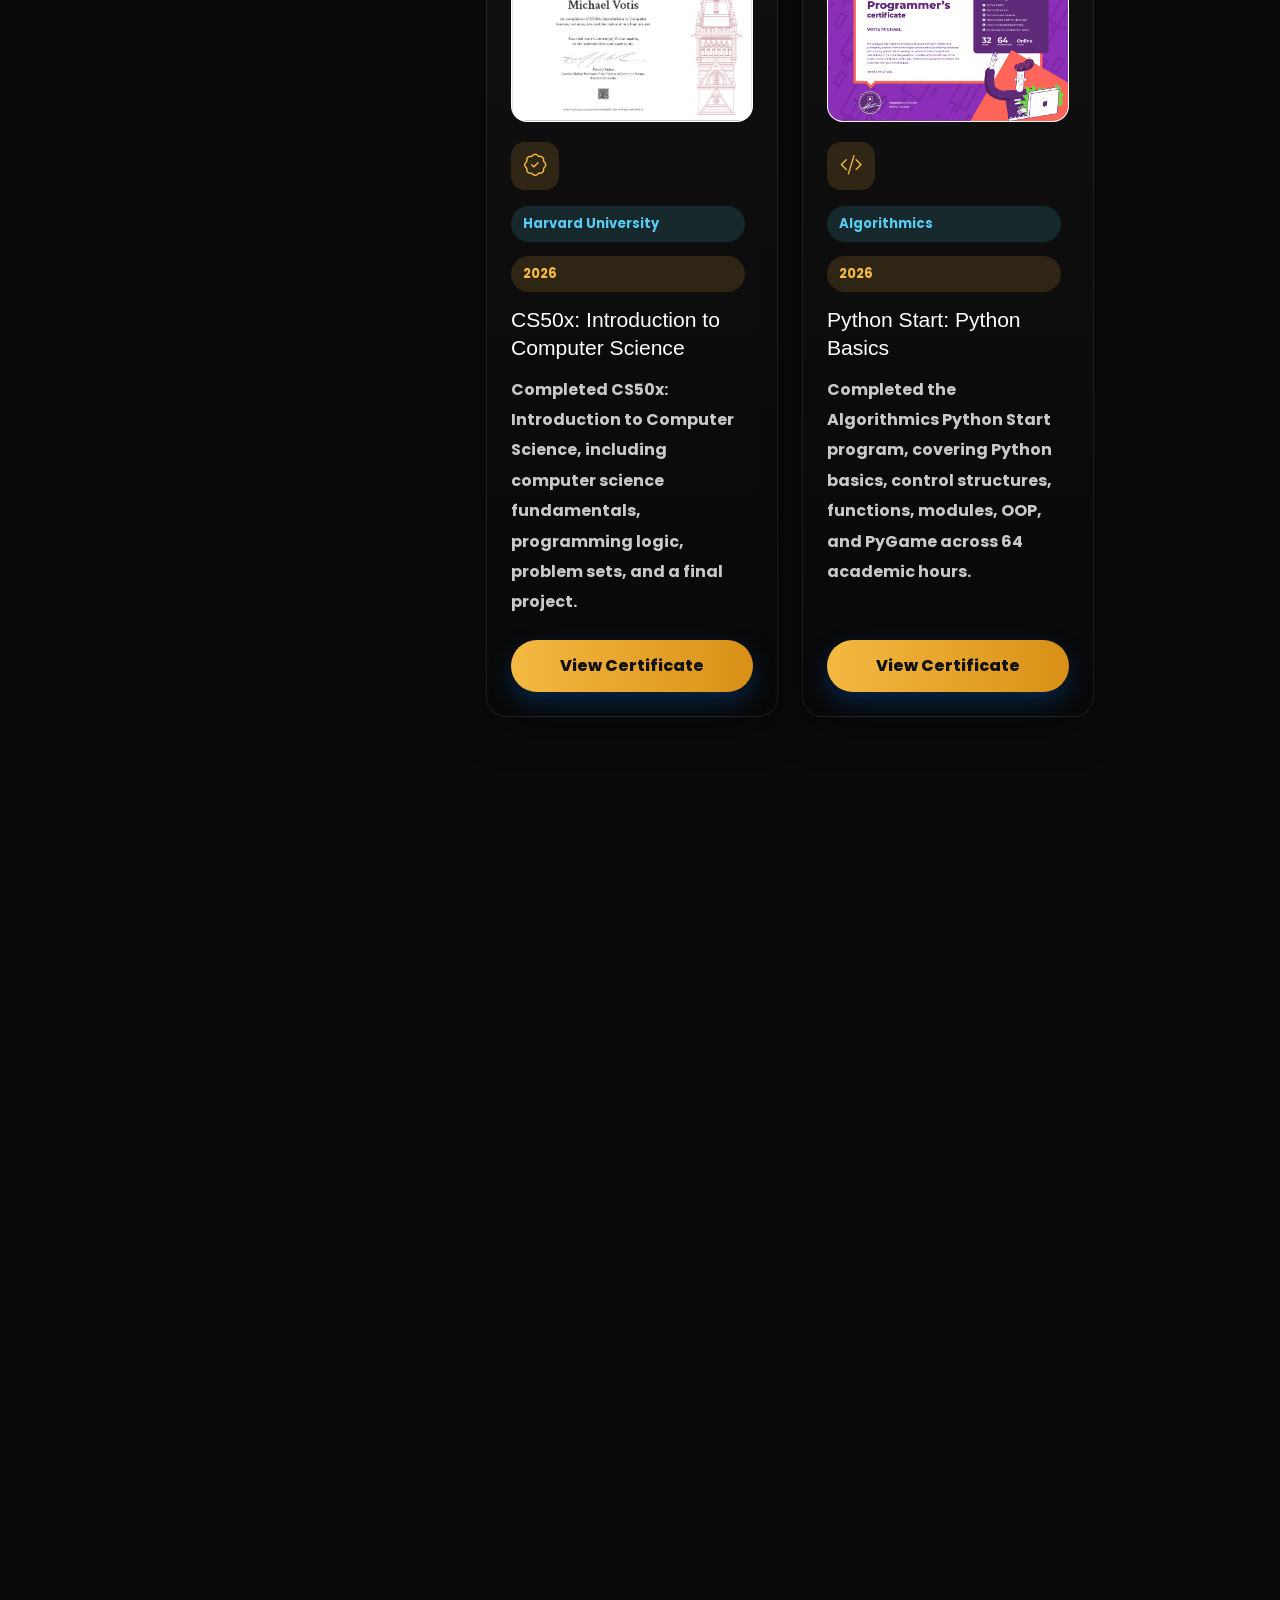
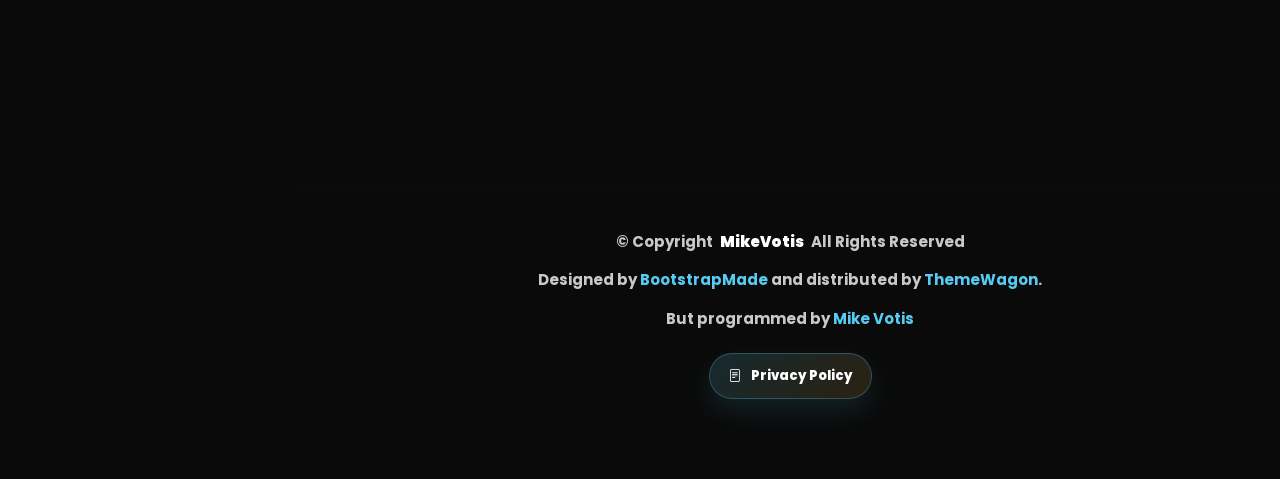
==== commit 9d8c5215: "Add LinkedIn social link" ====
--- a/index.html
+++ b/index.html
@@ -798,6 +798,7 @@
       <a href="https://www.snapchat.com/@mikevotis" target="_blank" class="snapchat"><i class="bi bi-snapchat"></i></a>
       <a href="https://www.facebook.com/MikeVotis2150"target="_blank" class="facebook"><i class="bi bi-facebook"></i></a>
       <a href="https://github.com/MikeVotis-dev" target="_blank" class="github"><i class="bi bi-github"></i></a>
+      <a href="https://www.linkedin.com/in/michael-votis-182245432?utm_source=share_via&amp;utm_content=profile&amp;utm_medium=member_ios" target="_blank" class="linkedin"><i class="bi bi-linkedin"></i></a>
       <a href="https://www.youtube.com/@mikevotis" target="_blank" class="google-plus"><i class="bi bi-youtube"></i></a>
       
     </div>
